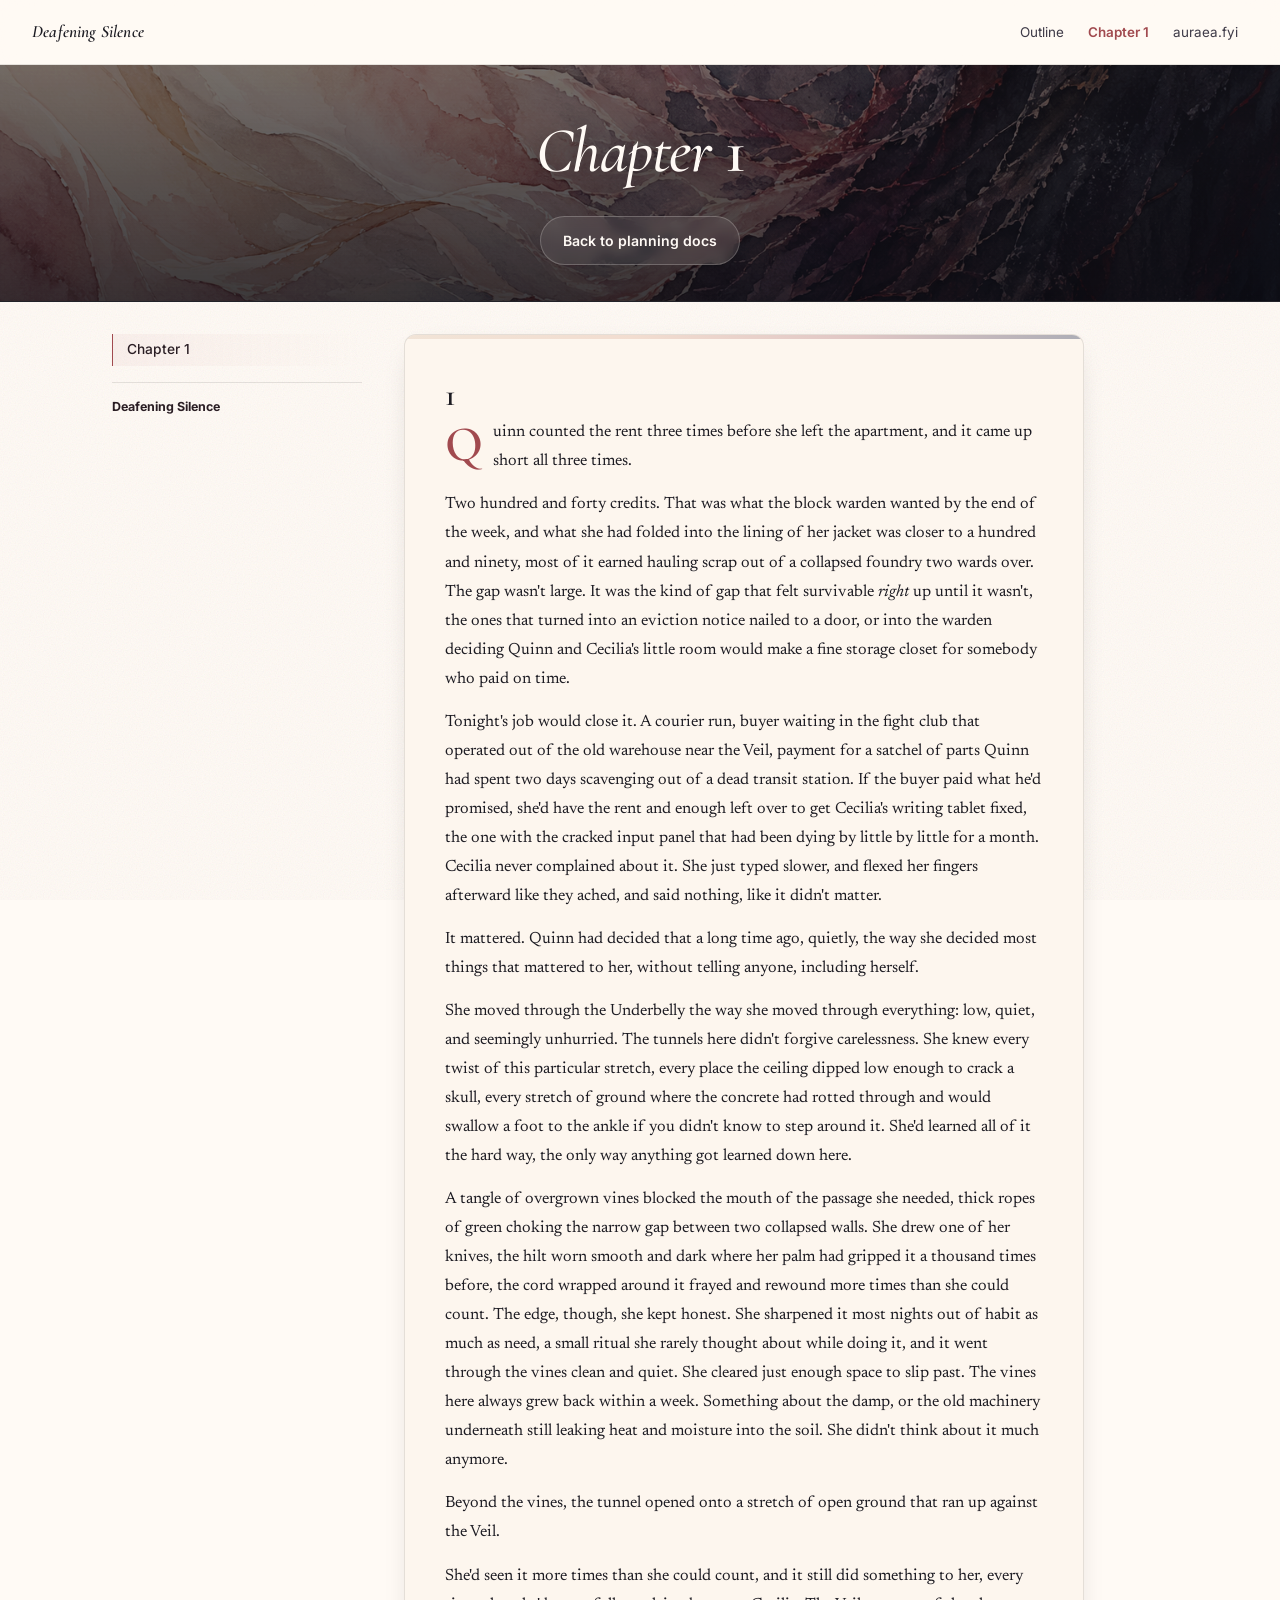
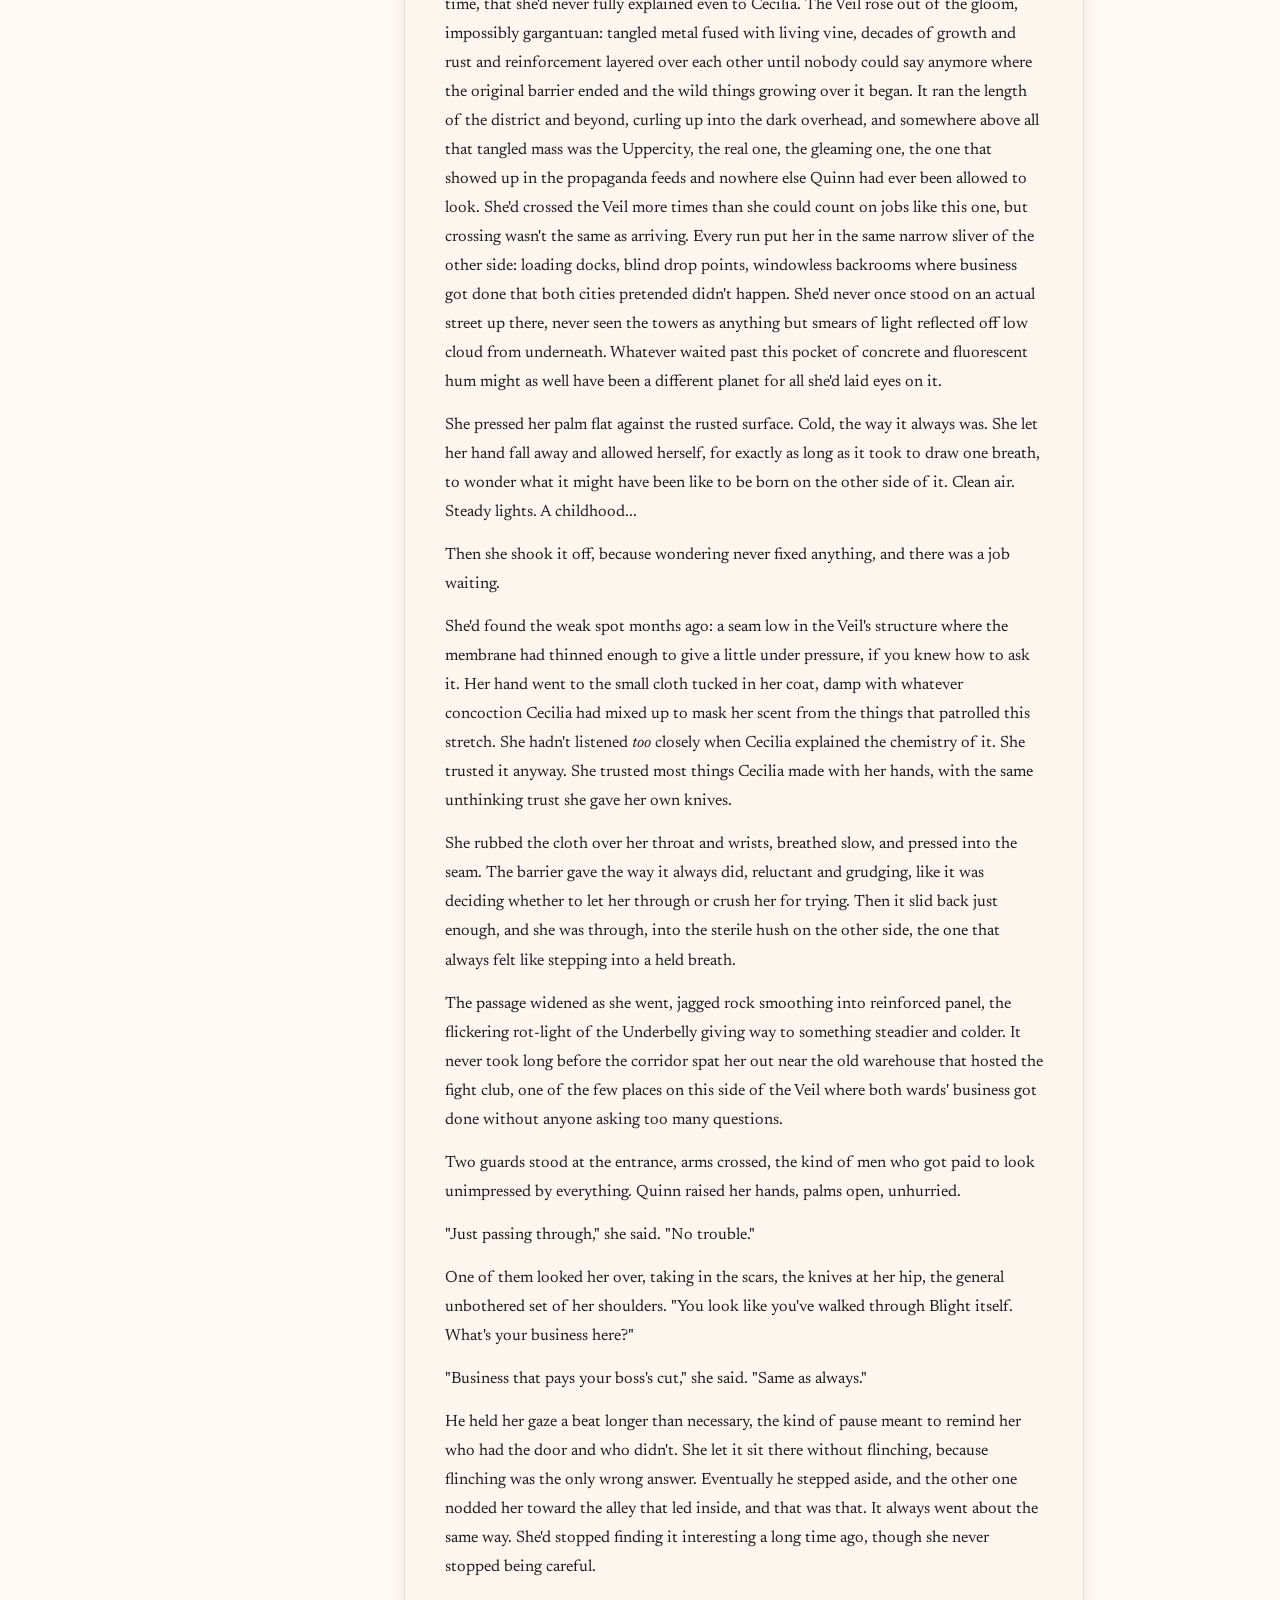
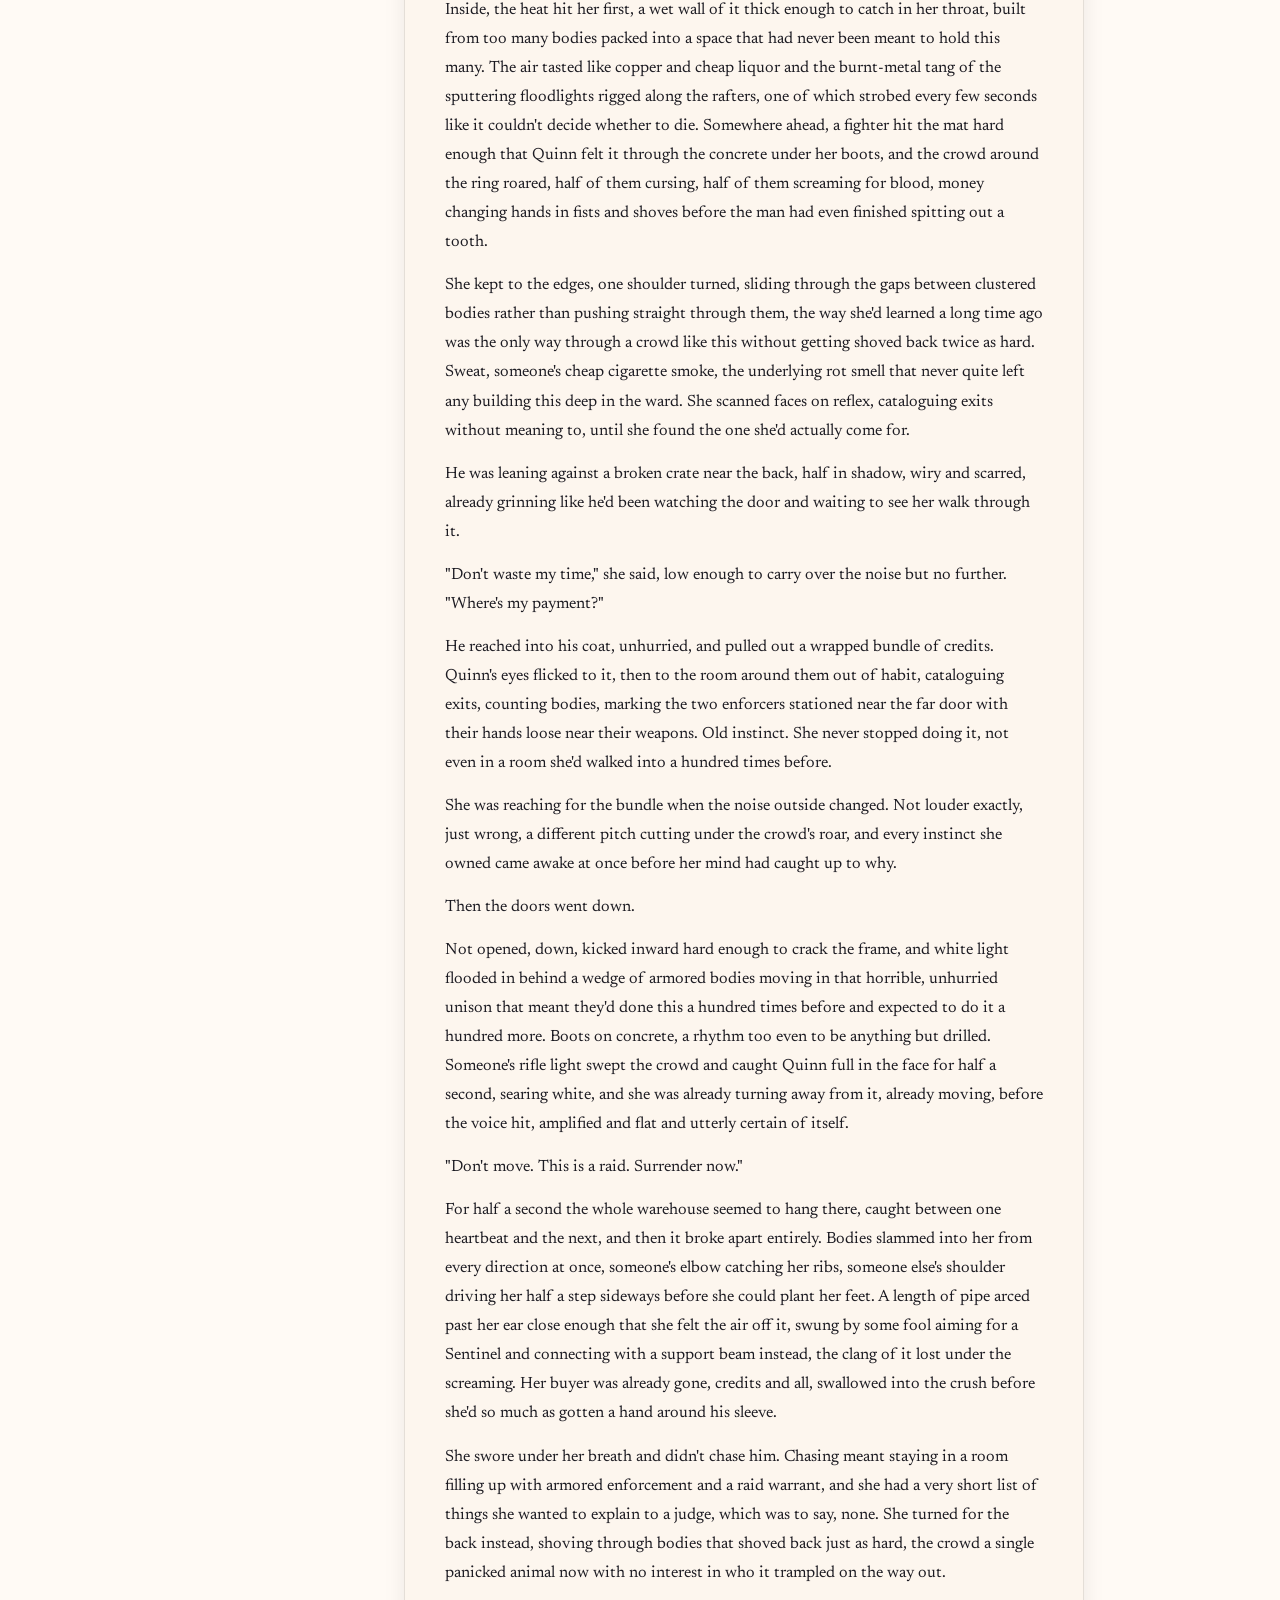
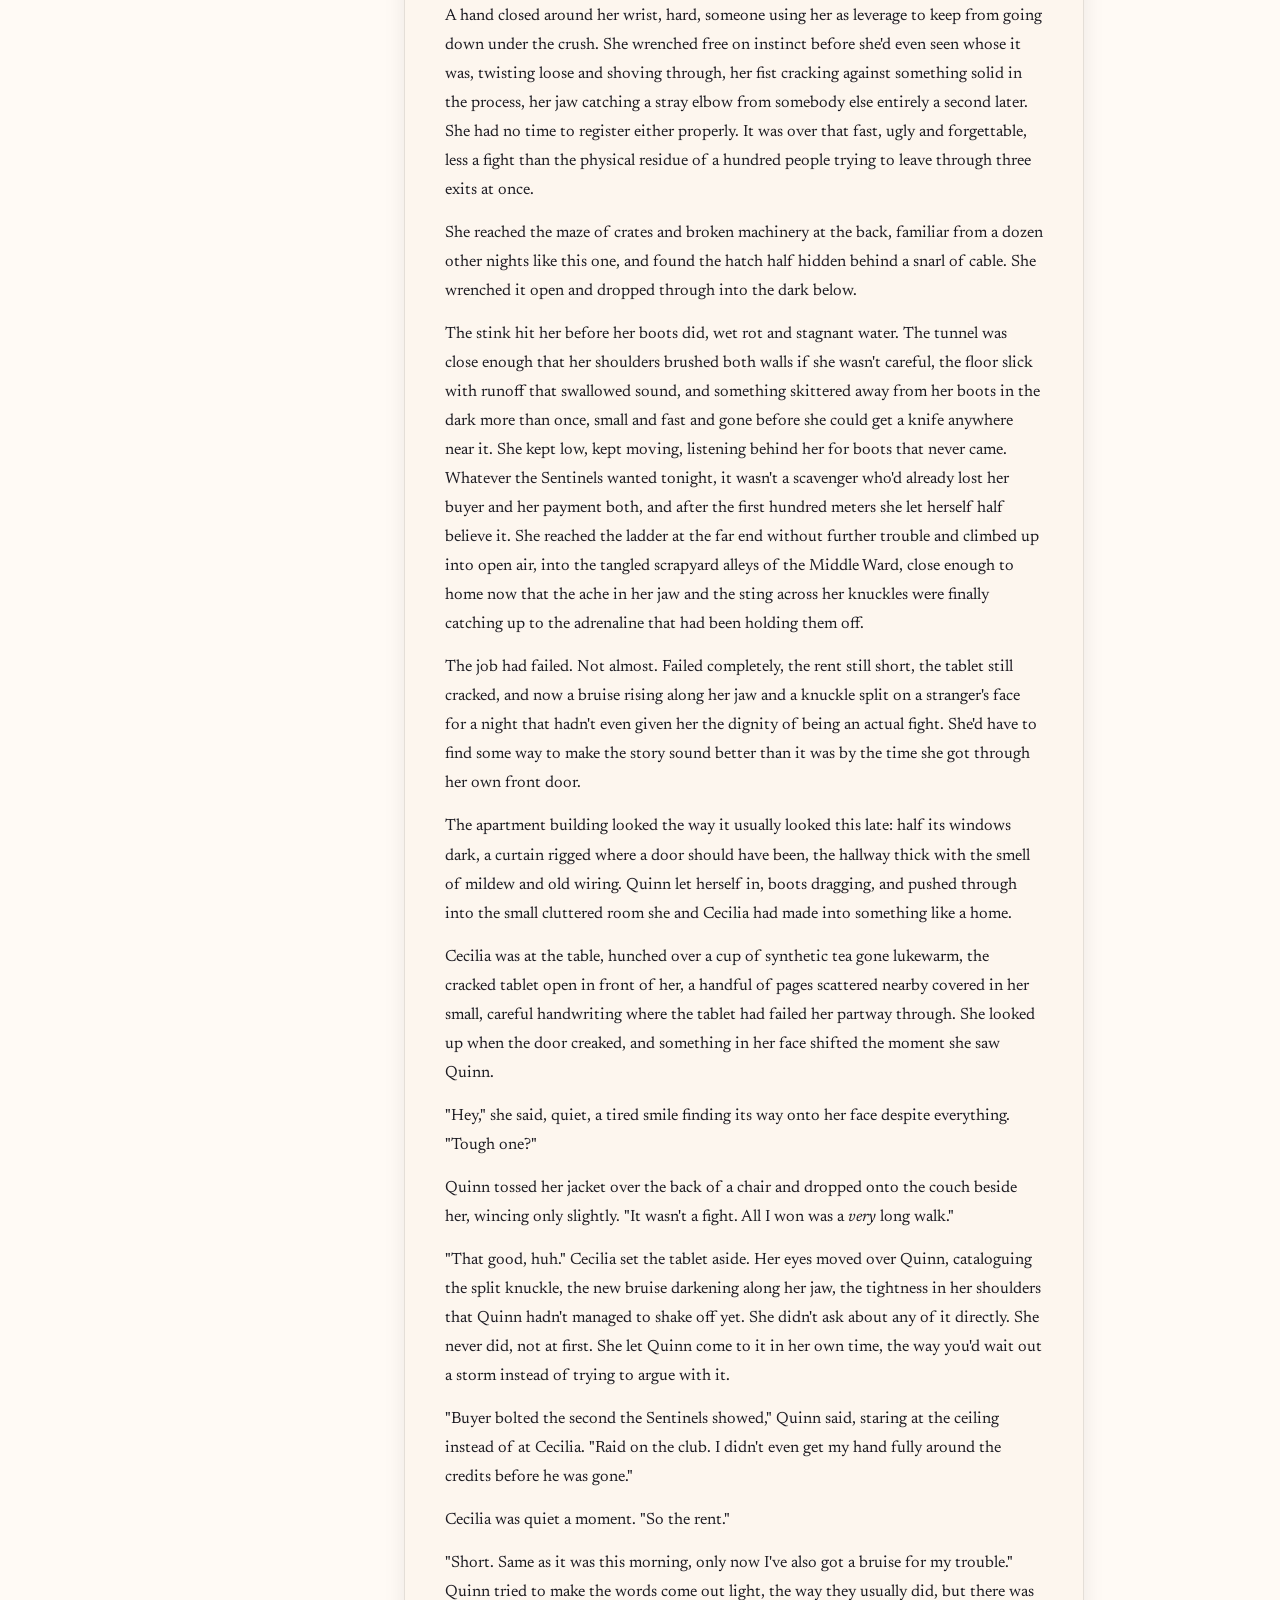
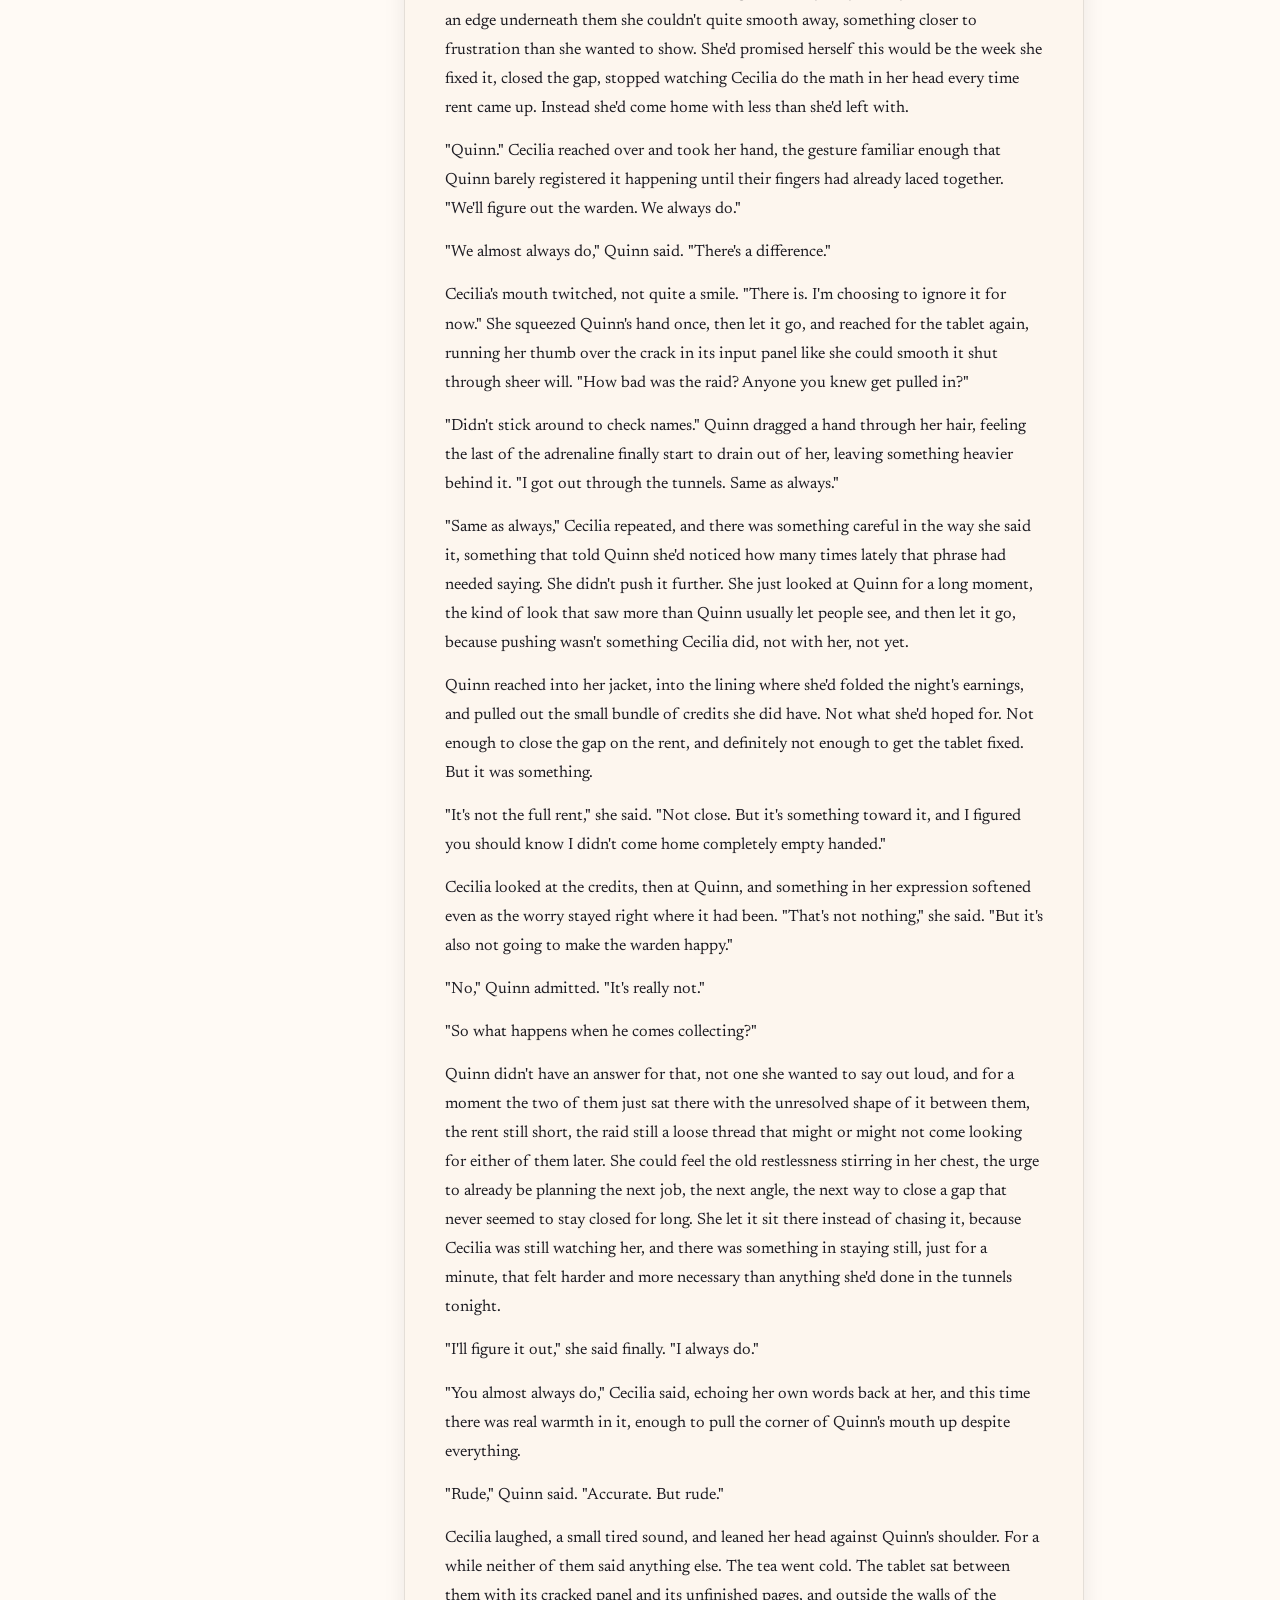
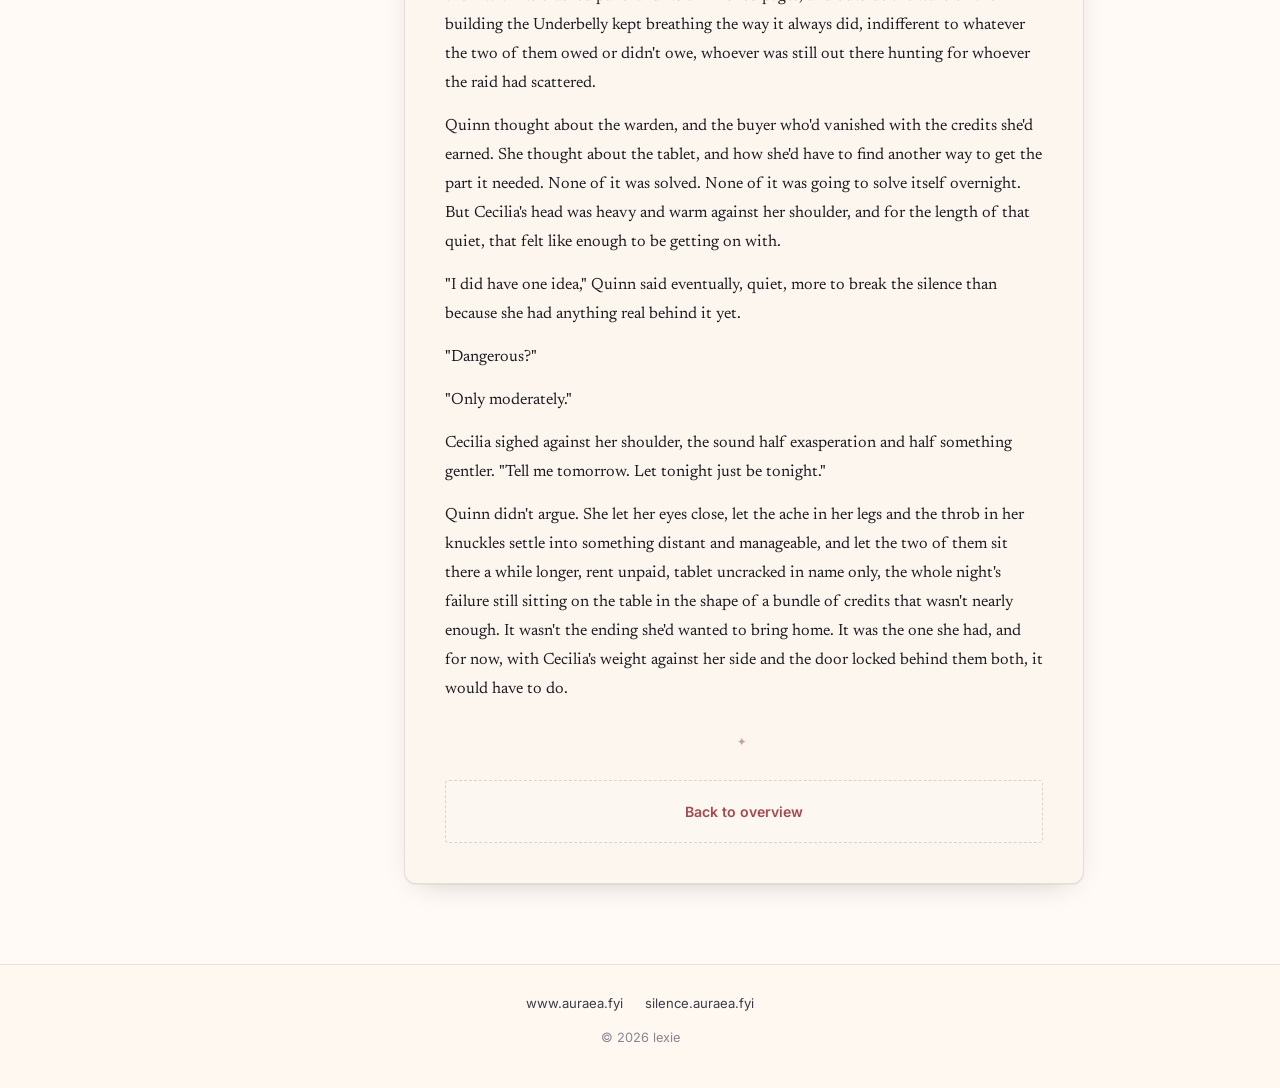
==== 1/index.html @ 3b42b111 "this lowkey looks better" ====
<!doctype html>
<html lang="en">
<head>
<meta charset="utf-8">
<meta name="viewport" content="width=device-width, initial-scale=1">
<title>Chapter 1</title>
<link rel="canonical" href="https://silence.auraea.fyi/1/">
<link rel="preconnect" href="https://fonts.googleapis.com">
<link rel="preconnect" href="https://fonts.gstatic.com" crossorigin>
<link href="https://fonts.googleapis.com/css2?family=Cormorant+Garamond:ital,wght@0,400;0,500;0,600;1,400;1,500&family=Inter:wght@300;400;500;600&family=JetBrains+Mono:wght@400;500&family=Newsreader:ital,opsz,wght@0,6..72,400;0,6..72,500;1,6..72,400&display=swap" rel="stylesheet">
<link rel="stylesheet" href="../css/style.css">
<link rel="icon" type="image/svg+xml" href="../favicon.svg">
<link rel="alternate icon" type="image/png" href="../favicon.png">
<style>

.chapter-hero{
  position:relative; overflow:hidden; isolation:isolate;
  padding:56px 24px 36px;
  background:var(--hero-bg);
  color:var(--cream);
  text-align:center;
  border-bottom:1px solid rgba(255,255,255,0.08);
}
.chapter-hero::before{
  content:""; position:absolute; inset:0; z-index:-1;
  background:
    linear-gradient(180deg, rgba(26,22,28,0.55) 0%, rgba(15,15,22,0.78) 100%),
    url("../assets/fraying-silk.png");
  background-size:cover; background-position:50% 42%;
  filter:saturate(1.02) contrast(1.03);
  opacity:0.9;
}
.chapter-hero-inner{ max-width:720px; margin:0 auto; }
.chapter-eyebrow{
  display:inline-flex; align-items:center; gap:10px;
  font-family:var(--font-mono); font-size:.68rem; letter-spacing:.18em; text-transform:uppercase;
  color:var(--blush); margin-bottom:14px;
}
.chapter-eyebrow::before, .chapter-eyebrow::after{ content:""; width:18px; height:1px; background:var(--blush); opacity:.6; }
.chapter-hero h1{
  font-family:var(--font-display); font-weight:500; font-style:italic;
  font-size:clamp(2.6rem, 6vw, 4rem); line-height:.95; margin:0 0 12px;
  letter-spacing:-.02em; text-shadow:0 2px 18px rgba(0,0,0,0.35);
}
.chapter-hero h1 span{ font-style:normal; font-weight:600; }
.chapter-meta{
  font-family:var(--font-mono); font-size:.70rem; letter-spacing:.08em; text-transform:uppercase;
  color:color-mix(in srgb, var(--cream) 72%, transparent);
  display:flex; flex-wrap:wrap; justify-content:center; gap:8px 16px;
}
.chapter-meta em{ font-style:normal; color:var(--paper-2); }
.chapter-actions{ margin-top:22px; display:flex; flex-wrap:wrap; justify-content:center; gap:10px; }
.prose .chapter-num{
  display:block; font-family:var(--font-mono); font-size:.68rem; letter-spacing:.16em; text-transform:uppercase;
  color:var(--rose-deep); margin-bottom:8px;
}
.prose .chapter-title{
  font-family:var(--font-display); font-size:2rem; font-weight:600; line-height:1.1;
  margin:0 0 6px; border:none; padding:0;
}
.prose .chapter-subtitle{
  font-family:var(--font-serif); font-style:italic; font-size:1.05rem; color:var(--plum-soft);
  margin:0 0 22px; line-height:1.5;
}
.prose .lead::first-letter{
  float:left; font-family:var(--font-display); font-size:3.1rem; line-height:.82;
  padding:6px 10px 0 0; color:var(--rose-deep); font-weight:600;
}
.prose .scene-break{
  text-align:center; margin:28px auto; color:var(--rose-muted);
  font-size:12px; letter-spacing:.35em;
}
.next-card{
  margin-top:28px; padding:18px 20px;
  border:1px dashed var(--line-strong); border-radius:var(--radius);
  background:color-mix(in srgb, var(--paper) 85%, white);
  text-align:center;
}
.next-card p{ font-family:var(--font-body) !important; font-size:.88rem !important; color:var(--ink-soft) !important; margin:0 !important; }
.next-card a{ color:var(--rose-deep); text-decoration:none; font-weight:600; }
.next-card a:hover{ text-decoration:underline; }
</style>
</head>
<body>
<div class="grain" aria-hidden="true"></div>

<header class="site-header">
  <a class="brand" href="../index.html" aria-label="Deafening Silence home">
    <span class="brand-name">Deafening Silence</span>
  </a>
  <button class="nav-toggle" aria-label="Toggle menu" aria-expanded="false">
    <span></span><span></span><span></span>
  </button>
  <nav class="site-nav" id="siteNav">
    <a class="nav-link" href="../index.html#outline">Outline</a>
    <a class="nav-link is-active" href="./">Chapter 1</a>
    <a class="nav-link" href="https://www.auraea.fyi" target="_blank" rel="noopener">auraea.fyi</a>
  </nav>
</header>

<section class="chapter-hero">
  <div class="chapter-hero-inner">
    <h1><em>Chapter <span>1</span></em></h1>
    <div class="chapter-meta">
    </div>
    <div class="chapter-actions">
      <a class="btn-ghost" href="../index.html#chapters">Back to planning docs</a>
    </div>
  </div>
</section>

<div class="wrap reader" id="read">
  <aside class="toc" aria-label="Chapter navigation">
    <ol>
      <li><a href="#read">Chapter 1</a></li>
    </ol>
    <div class="toc-foot">
      <p style="margin:0 0 8px;"><strong style="color:var(--plum);">Deafening Silence</strong></p>
    </div>
  </aside>

  <article class="prose">
    <div class="paper-sheet">
      <h2 class="chapter-title">1</h2>

      <p class="lead">Quinn counted the rent three times before she left the apartment, and it came up short all three times.</p>

      <p>Two hundred and forty credits. That was what the block warden wanted by the end of the week, and what she had folded into the lining of her jacket was closer to a hundred and ninety, most of it earned hauling scrap out of a collapsed foundry two wards over. The gap wasn't large. It was the kind of gap that felt survivable <em>right</em> up until it wasn't, the ones that turned into an eviction notice nailed to a door, or into the warden deciding Quinn and Cecilia's little room would make a fine storage closet for somebody who paid on time.</p>

      <p>Tonight's job would close it. A courier run, buyer waiting in the fight club that operated out of the old warehouse near the Veil, payment for a satchel of parts Quinn had spent two days scavenging out of a dead transit station. If the buyer paid what he'd promised, she'd have the rent and enough left over to get Cecilia's writing tablet fixed, the one with the cracked input panel that had been dying by little by little for a month. Cecilia never complained about it. She just typed slower, and flexed her fingers afterward like they ached, and said nothing, like it didn't matter.</p>

      <p>It mattered. Quinn had decided that a long time ago, quietly, the way she decided most things that mattered to her, without telling anyone, including herself.</p>

      <p>She moved through the Underbelly the way she moved through everything: low, quiet, and seemingly unhurried. The tunnels here didn't forgive carelessness. She knew every twist of this particular stretch, every place the ceiling dipped low enough to crack a skull, every stretch of ground where the concrete had rotted through and would swallow a foot to the ankle if you didn't know to step around it. She'd learned all of it the hard way, the only way anything got learned down here.</p>

      <p>A tangle of overgrown vines blocked the mouth of the passage she needed, thick ropes of green choking the narrow gap between two collapsed walls. She drew one of her knives, the hilt worn smooth and dark where her palm had gripped it a thousand times before, the cord wrapped around it frayed and rewound more times than she could count. The edge, though, she kept honest. She sharpened it most nights out of habit as much as need, a small ritual she rarely thought about while doing it, and it went through the vines clean and quiet. She cleared just enough space to slip past. The vines here always grew back within a week. Something about the damp, or the old machinery underneath still leaking heat and moisture into the soil. She didn't think about it much anymore.</p>

      <p>Beyond the vines, the tunnel opened onto a stretch of open ground that ran up against the Veil.</p>

      <p>She'd seen it more times than she could count, and it still did something to her, every time, that she'd never fully explained even to Cecilia. The Veil rose out of the gloom, impossibly gargantuan: tangled metal fused with living vine, decades of growth and rust and reinforcement layered over each other until nobody could say anymore where the original barrier ended and the wild things growing over it began. It ran the length of the district and beyond, curling up into the dark overhead, and somewhere above all that tangled mass was the Uppercity, the real one, the gleaming one, the one that showed up in the propaganda feeds and nowhere else Quinn had ever been allowed to look. She'd crossed the Veil more times than she could count on jobs like this one, but crossing wasn't the same as arriving. Every run put her in the same narrow sliver of the other side: loading docks, blind drop points, windowless backrooms where business got done that both cities pretended didn't happen. She'd never once stood on an actual street up there, never seen the towers as anything but smears of light reflected off low cloud from underneath. Whatever waited past this pocket of concrete and fluorescent hum might as well have been a different planet for all she'd laid eyes on it.</p>

      <p>She pressed her palm flat against the rusted surface. Cold, the way it always was. She let her hand fall away and allowed herself, for exactly as long as it took to draw one breath, to wonder what it might have been like to be born on the other side of it. Clean air. Steady lights. A childhood...</p>

      <p>Then she shook it off, because wondering never fixed anything, and there was a job waiting.</p>

      <p>She'd found the weak spot months ago: a seam low in the Veil's structure where the membrane had thinned enough to give a little under pressure, if you knew how to ask it. Her hand went to the small cloth tucked in her coat, damp with whatever concoction Cecilia had mixed up to mask her scent from the things that patrolled this stretch. She hadn't listened <em>too</em> closely when Cecilia explained the chemistry of it. She trusted it anyway. She trusted most things Cecilia made with her hands, with the same unthinking trust she gave her own knives.</p>

      <p>She rubbed the cloth over her throat and wrists, breathed slow, and pressed into the seam. The barrier gave the way it always did, reluctant and grudging, like it was deciding whether to let her through or crush her for trying. Then it slid back just enough, and she was through, into the sterile hush on the other side, the one that always felt like stepping into a held breath.</p>

      <p>The passage widened as she went, jagged rock smoothing into reinforced panel, the flickering rot-light of the Underbelly giving way to something steadier and colder. It never took long before the corridor spat her out near the old warehouse that hosted the fight club, one of the few places on this side of the Veil where both wards' business got done without anyone asking too many questions.</p>

      <p>Two guards stood at the entrance, arms crossed, the kind of men who got paid to look unimpressed by everything. Quinn raised her hands, palms open, unhurried.</p>

      <p>"Just passing through," she said. "No trouble."</p>

      <p>One of them looked her over, taking in the scars, the knives at her hip, the general unbothered set of her shoulders. "You look like you've walked through Blight itself. What's your business here?"</p>

      <p>"Business that pays your boss's cut," she said. "Same as always."</p>

      <p>He held her gaze a beat longer than necessary, the kind of pause meant to remind her who had the door and who didn't. She let it sit there without flinching, because flinching was the only wrong answer. Eventually he stepped aside, and the other one nodded her toward the alley that led inside, and that was that. It always went about the same way. She'd stopped finding it interesting a long time ago, though she never stopped being careful.</p>

      <p>Inside, the heat hit her first, a wet wall of it thick enough to catch in her throat, built from too many bodies packed into a space that had never been meant to hold this many. The air tasted like copper and cheap liquor and the burnt-metal tang of the sputtering floodlights rigged along the rafters, one of which strobed every few seconds like it couldn't decide whether to die. Somewhere ahead, a fighter hit the mat hard enough that Quinn felt it through the concrete under her boots, and the crowd around the ring roared, half of them cursing, half of them screaming for blood, money changing hands in fists and shoves before the man had even finished spitting out a tooth.</p>

      <p>She kept to the edges, one shoulder turned, sliding through the gaps between clustered bodies rather than pushing straight through them, the way she'd learned a long time ago was the only way through a crowd like this without getting shoved back twice as hard. Sweat, someone's cheap cigarette smoke, the underlying rot smell that never quite left any building this deep in the ward. She scanned faces on reflex, cataloguing exits without meaning to, until she found the one she'd actually come for.</p>

      <p>He was leaning against a broken crate near the back, half in shadow, wiry and scarred, already grinning like he'd been watching the door and waiting to see her walk through it.</p>

      <p>"Don't waste my time," she said, low enough to carry over the noise but no further. "Where's my payment?"</p>

      <p>He reached into his coat, unhurried, and pulled out a wrapped bundle of credits. Quinn's eyes flicked to it, then to the room around them out of habit, cataloguing exits, counting bodies, marking the two enforcers stationed near the far door with their hands loose near their weapons. Old instinct. She never stopped doing it, not even in a room she'd walked into a hundred times before.</p>

      <p>She was reaching for the bundle when the noise outside changed. Not louder exactly, just wrong, a different pitch cutting under the crowd's roar, and every instinct she owned came awake at once before her mind had caught up to why.</p>

      <p>Then the doors went down.</p>

      <p>Not opened, down, kicked inward hard enough to crack the frame, and white light flooded in behind a wedge of armored bodies moving in that horrible, unhurried unison that meant they'd done this a hundred times before and expected to do it a hundred more. Boots on concrete, a rhythm too even to be anything but drilled. Someone's rifle light swept the crowd and caught Quinn full in the face for half a second, searing white, and she was already turning away from it, already moving, before the voice hit, amplified and flat and utterly certain of itself.</p>

      <p>"Don't move. This is a raid. Surrender now."</p>

      <p>For half a second the whole warehouse seemed to hang there, caught between one heartbeat and the next, and then it broke apart entirely. Bodies slammed into her from every direction at once, someone's elbow catching her ribs, someone else's shoulder driving her half a step sideways before she could plant her feet. A length of pipe arced past her ear close enough that she felt the air off it, swung by some fool aiming for a Sentinel and connecting with a support beam instead, the clang of it lost under the screaming. Her buyer was already gone, credits and all, swallowed into the crush before she'd so much as gotten a hand around his sleeve.</p>

      <p>She swore under her breath and didn't chase him. Chasing meant staying in a room filling up with armored enforcement and a raid warrant, and she had a very short list of things she wanted to explain to a judge, which was to say, none. She turned for the back instead, shoving through bodies that shoved back just as hard, the crowd a single panicked animal now with no interest in who it trampled on the way out.</p>

      <p>A hand closed around her wrist, hard, someone using her as leverage to keep from going down under the crush. She wrenched free on instinct before she'd even seen whose it was, twisting loose and shoving through, her fist cracking against something solid in the process, her jaw catching a stray elbow from somebody else entirely a second later. She had no time to register either properly. It was over that fast, ugly and forgettable, less a fight than the physical residue of a hundred people trying to leave through three exits at once.</p>

      <p>She reached the maze of crates and broken machinery at the back, familiar from a dozen other nights like this one, and found the hatch half hidden behind a snarl of cable. She wrenched it open and dropped through into the dark below.</p>

      <p>The stink hit her before her boots did, wet rot and stagnant water. The tunnel was close enough that her shoulders brushed both walls if she wasn't careful, the floor slick with runoff that swallowed sound, and something skittered away from her boots in the dark more than once, small and fast and gone before she could get a knife anywhere near it. She kept low, kept moving, listening behind her for boots that never came. Whatever the Sentinels wanted tonight, it wasn't a scavenger who'd already lost her buyer and her payment both, and after the first hundred meters she let herself half believe it. She reached the ladder at the far end without further trouble and climbed up into open air, into the tangled scrapyard alleys of the Middle Ward, close enough to home now that the ache in her jaw and the sting across her knuckles were finally catching up to the adrenaline that had been holding them off.</p>

      <p>The job had failed. Not almost. Failed completely, the rent still short, the tablet still cracked, and now a bruise rising along her jaw and a knuckle split on a stranger's face for a night that hadn't even given her the dignity of being an actual fight. She'd have to find some way to make the story sound better than it was by the time she got through her own front door.</p>

      <p>The apartment building looked the way it usually looked this late: half its windows dark, a curtain rigged where a door should have been, the hallway thick with the smell of mildew and old wiring. Quinn let herself in, boots dragging, and pushed through into the small cluttered room she and Cecilia had made into something like a home.</p>

      <p>Cecilia was at the table, hunched over a cup of synthetic tea gone lukewarm, the cracked tablet open in front of her, a handful of pages scattered nearby covered in her small, careful handwriting where the tablet had failed her partway through. She looked up when the door creaked, and something in her face shifted the moment she saw Quinn.</p>

      <p>"Hey," she said, quiet, a tired smile finding its way onto her face despite everything. "Tough one?"</p>

      <p>Quinn tossed her jacket over the back of a chair and dropped onto the couch beside her, wincing only slightly. "It wasn't a fight. All I won was a <em>very</em> long walk."</p>

      <p>"That good, huh." Cecilia set the tablet aside. Her eyes moved over Quinn, cataloguing the split knuckle, the new bruise darkening along her jaw, the tightness in her shoulders that Quinn hadn't managed to shake off yet. She didn't ask about any of it directly. She never did, not at first. She let Quinn come to it in her own time, the way you'd wait out a storm instead of trying to argue with it.</p>

      <p>"Buyer bolted the second the Sentinels showed," Quinn said, staring at the ceiling instead of at Cecilia. "Raid on the club. I didn't even get my hand fully around the credits before he was gone."</p>

      <p>Cecilia was quiet a moment. "So the rent."</p>

      <p>"Short. Same as it was this morning, only now I've also got a bruise for my trouble." Quinn tried to make the words come out light, the way they usually did, but there was an edge underneath them she couldn't quite smooth away, something closer to frustration than she wanted to show. She'd promised herself this would be the week she fixed it, closed the gap, stopped watching Cecilia do the math in her head every time rent came up. Instead she'd come home with less than she'd left with.</p>

      <p>"Quinn." Cecilia reached over and took her hand, the gesture familiar enough that Quinn barely registered it happening until their fingers had already laced together. "We'll figure out the warden. We always do."</p>

      <p>"We almost always do," Quinn said. "There's a difference."</p>

      <p>Cecilia's mouth twitched, not quite a smile. "There is. I'm choosing to ignore it for now." She squeezed Quinn's hand once, then let it go, and reached for the tablet again, running her thumb over the crack in its input panel like she could smooth it shut through sheer will. "How bad was the raid? Anyone you knew get pulled in?"</p>

      <p>"Didn't stick around to check names." Quinn dragged a hand through her hair, feeling the last of the adrenaline finally start to drain out of her, leaving something heavier behind it. "I got out through the tunnels. Same as always."</p>

      <p>"Same as always," Cecilia repeated, and there was something careful in the way she said it, something that told Quinn she'd noticed how many times lately that phrase had needed saying. She didn't push it further. She just looked at Quinn for a long moment, the kind of look that saw more than Quinn usually let people see, and then let it go, because pushing wasn't something Cecilia did, not with her, not yet.</p>

      <p>Quinn reached into her jacket, into the lining where she'd folded the night's earnings, and pulled out the small bundle of credits she did have. Not what she'd hoped for. Not enough to close the gap on the rent, and definitely not enough to get the tablet fixed. But it was something.</p>

      <p>"It's not the full rent," she said. "Not close. But it's something toward it, and I figured you should know I didn't come home completely empty handed."</p>

      <p>Cecilia looked at the credits, then at Quinn, and something in her expression softened even as the worry stayed right where it had been. "That's not nothing," she said. "But it's also not going to make the warden happy."</p>

      <p>"No," Quinn admitted. "It's really not."</p>

      <p>"So what happens when he comes collecting?"</p>

      <p>Quinn didn't have an answer for that, not one she wanted to say out loud, and for a moment the two of them just sat there with the unresolved shape of it between them, the rent still short, the raid still a loose thread that might or might not come looking for either of them later. She could feel the old restlessness stirring in her chest, the urge to already be planning the next job, the next angle, the next way to close a gap that never seemed to stay closed for long. She let it sit there instead of chasing it, because Cecilia was still watching her, and there was something in staying still, just for a minute, that felt harder and more necessary than anything she'd done in the tunnels tonight.</p>

      <p>"I'll figure it out," she said finally. "I always do."</p>

      <p>"You almost always do," Cecilia said, echoing her own words back at her, and this time there was real warmth in it, enough to pull the corner of Quinn's mouth up despite everything.</p>

      <p>"Rude," Quinn said. "Accurate. But rude."</p>

      <p>Cecilia laughed, a small tired sound, and leaned her head against Quinn's shoulder. For a while neither of them said anything else. The tea went cold. The tablet sat between them with its cracked panel and its unfinished pages, and outside the walls of the building the Underbelly kept breathing the way it always did, indifferent to whatever the two of them owed or didn't owe, whoever was still out there hunting for whoever the raid had scattered.</p>

      <p>Quinn thought about the warden, and the buyer who'd vanished with the credits she'd earned. She thought about the tablet, and how she'd have to find another way to get the part it needed. None of it was solved. None of it was going to solve itself overnight. But Cecilia's head was heavy and warm against her shoulder, and for the length of that quiet, that felt like enough to be getting on with.</p>

      <p>"I did have one idea," Quinn said eventually, quiet, more to break the silence than because she had anything real behind it yet.</p>

      <p>"Dangerous?"</p>

      <p>"Only moderately."</p>

      <p>Cecilia sighed against her shoulder, the sound half exasperation and half something gentler. "Tell me tomorrow. Let tonight just be tonight."</p>

      <p>Quinn didn't argue. She let her eyes close, let the ache in her legs and the throb in her knuckles settle into something distant and manageable, and let the two of them sit there a while longer, rent unpaid, tablet uncracked in name only, the whole night's failure still sitting on the table in the shape of a bundle of credits that wasn't nearly enough. It wasn't the ending she'd wanted to bring home. It was the one she had, and for now, with Cecilia's weight against her side and the door locked behind them both, it would have to do.</p>

      <div class="scene-break" aria-hidden="true">&nbsp; ✦ &nbsp;</div>

      <div class="next-card" id="continue">
        <p><a href="../index.html#chapters">Back to overview</a></p>
      </div>

    </div>
  </article>
</div>

<footer class="site-footer">
  <div class="footer-links">
    <a href="https://www.auraea.fyi">www.auraea.fyi</a>
    <a href="https://silence.auraea.fyi">silence.auraea.fyi</a>
    </div>
  <div>© <span id="year"></span> lexie</div>
</footer>

<button class="to-top" id="toTop" aria-label="Back to top">
  <svg viewBox="0 0 24 24" fill="none" stroke="currentColor" stroke-width="2" width="16" height="16"><path d="M18 15l-6-6-6 6"/></svg>
</button>

<script src="../js/render.js"></script>
</body>
</html>
---- css/style.css ----
:root{
  --cream:        #fffaf5;
  --paper:        #fdf6ee;
  --paper-2:      #f2e6d9;
  --paper-3:      #e8d5c4;
  --blush:        #e9c9b8;
  --rose:         #d4a0a0;
  --rose-deep:    #a14a4f;
  --rose-muted:   #c9a0a3;
  --plum:         #2a1e24;
  --plum-soft:    #4a3440;
  --plum-faint:   #8a7480;
  --ink:          #1c1b22;
  --ink-soft:     #3e3a47;
  --ink-faint:    #8a8694;
  --slate:        #6b7288;
  --blood:        #9c2d2f;
  --blood-soft:   #c25a5c;
  --gold:         #c9a063;
  --gold-deep:    #a67f45;

  --line:         rgba(28,27,34,0.11);
  --line-strong:  rgba(28,27,34,0.16);
  --line-warm:    rgba(161,74,79,0.18);

  --hero-bg:      #0f0f16;

  --font-display: "Cormorant Garamond", "Iowan Old Style", ui-serif, Georgia, serif;
  --font-body:    "Inter", ui-sans-serif, system-ui, -apple-system, sans-serif;
  --font-serif:   "Newsreader", "Iowan Old Style", ui-serif, Georgia, serif;
  --font-mono:    "JetBrains Mono", ui-monospace, "SFMono-Regular", Menlo, monospace;

  --radius:       4px;
  --radius-lg:    12px;
  --shadow:       0 1px 0 rgba(28,27,34,0.06), 0 16px 40px -22px rgba(28,27,34,0.35);
  --shadow-card:  0 1px 0 rgba(28,27,34,0.05), 0 10px 30px -16px rgba(28,27,34,0.28);
}

*{ box-sizing:border-box; }
html{ scroll-behavior:smooth; }
body{
  margin:0;
  font-family:var(--font-body);
  font-size:16px;
  line-height:1.65;
  color:var(--ink);
  background:var(--cream);
  -webkit-font-smoothing:antialiased;
  overflow-x:hidden;
}
img{ max-width:100%; display:block; }
a{ color:inherit; }
::selection{ background:var(--rose); color:var(--plum); }
a:focus-visible, button:focus-visible{
  outline:2px solid var(--rose-deep);
  outline-offset:3px;
  border-radius:2px;
}

.grain{
  position:fixed; inset:0; z-index:-1; pointer-events:none;
  opacity:.22; mix-blend-mode:multiply;
  background-image:url("data:image/svg+xml,%3Csvg xmlns='http://www.w3.org/2000/svg' width='140' height='140'%3E%3Cfilter id='n'%3E%3CfeTurbulence type='fractalNoise' baseFrequency='0.85' numOctaves='2' stitchTiles='stitch'/%3E%3C/filter%3E%3Crect width='100%25' height='100%25' filter='url(%23n)' opacity='0.45'/%3E%3C/svg%3E");
}

.site-header{
  position:sticky; top:0; z-index:40;
  display:flex; align-items:center; gap:20px;
  padding:14px clamp(16px,4vw,32px);
  background:color-mix(in srgb, var(--cream) 82%, transparent);
  backdrop-filter:blur(14px) saturate(1.2);
  -webkit-backdrop-filter:blur(14px) saturate(1.2);
  border-bottom:1px solid var(--line);
}
.brand{
  display:flex; align-items:center; gap:10px;
  text-decoration:none; color:var(--ink); margin-right:auto;
}
.brand-mark{
  width:22px; height:22px; flex:none;
  color:var(--rose-deep);
  display:grid; place-items:center;
}
.brand-mark svg{ width:100%; height:100%; }
.brand-name{
  font-family:var(--font-display);
  font-style:italic; font-weight:600; font-size:1.08rem;
  letter-spacing:.01em;
}
.brand-sub{
  font-family:var(--font-mono);
  font-size:.66rem; letter-spacing:.14em; text-transform:uppercase;
  color:var(--ink-faint); margin-left:8px; padding-left:10px;
  border-left:1px solid var(--line);
}
.site-nav{ display:flex; flex-wrap:wrap; gap:4px; }
.nav-link{
  font-size:.84rem; text-decoration:none;
  color:var(--ink-soft); padding:7px 10px;
  border-radius:var(--radius); white-space:nowrap;
  transition:background .15s, color .15s;
}
.nav-link:hover{ color:var(--ink); background:var(--paper-2); }
.nav-link.is-active{ color:var(--rose-deep); font-weight:600; }
.nav-toggle{
  display:none; flex-direction:column; justify-content:center; gap:4px;
  width:30px; height:30px; background:none; border:none; cursor:pointer; padding:0;
}
.nav-toggle span{ width:100%; height:2px; background:var(--ink); border-radius:2px; }
@media(max-width:860px){
  .site-nav{
    display:none; position:absolute; top:100%; left:0; right:0;
    background:var(--cream); border-bottom:1px solid var(--line);
    padding:8px 16px 16px; flex-direction:column;
  }
  .site-nav.is-open{ display:flex; }
  .nav-toggle{ display:flex; }
  .brand-sub{ display:none; }
}

.hero{
  position:relative; overflow:hidden; isolation:isolate;
  min-height:min(88vh, 820px);
  display:grid; place-items:center;
  padding:72px 24px 64px;
  background:var(--hero-bg);
  color:var(--cream);
}
.hero-bg{
  position:absolute; inset:0; z-index:-2;
  background:
    linear-gradient(102deg, rgba(26,22,28,0.72) 0%, rgba(26,22,28,0.48) 38%, rgba(26,22,28,0.22) 62%, rgba(26,22,28,0.10) 100%),
    linear-gradient(180deg, rgba(15,15,22,0.35) 0%, rgba(15,15,22,0.05) 100%),
    url("../assets/fraying-silk.png");
  background-size:cover;
  background-position:52% center;
  filter:saturate(1.05) contrast(1.02);
}
.hero::after{
  content:"";
  position:absolute; inset:0; z-index:-1;
  background:
    radial-gradient(70% 90% at 18% 18%, rgba(253,246,238,0.10), transparent 60%),
    radial-gradient(55% 70% at 82% 82%, rgba(161,74,79,0.18), transparent 65%);
  pointer-events:none;
}

.hero-torn{
  position:absolute; left:0; right:0; bottom:-1px; height:24px; z-index:1;
  pointer-events:none; color:var(--cream);
}
.hero-torn svg{ width:100%; height:100%; display:block; }
.hero-torn::before{
  content:""; position:absolute; left:0; right:0; top:0; height:1px;
  background:linear-gradient(90deg, transparent, rgba(28,27,34,0.08) 10%, rgba(161,74,79,0.14) 50%, rgba(28,27,34,0.08) 90%, transparent);
}
.hero-torn::after{
  content:""; position:absolute; left:0; right:0; top:1px; height:10px;
  background:linear-gradient(180deg, rgba(28,27,34,0.07), transparent);
  opacity:.9;
}
.hero-inner{
  max-width:860px; margin:0 auto; text-align:center;
  padding:0 8px;
}
.hero-eyebrow{
  display:inline-flex; align-items:center; gap:10px;
  font-family:var(--font-mono);
  font-size:.68rem; letter-spacing:.18em; text-transform:uppercase;
  color:var(--blush); margin-bottom:20px;
  opacity:.95;
}
.hero-eyebrow::before, .hero-eyebrow::after{
  content:""; width:26px; height:1px; background:var(--blush); opacity:.6;
}
.hero h1{
  font-family:var(--font-display);
  font-weight:500; font-style:italic;
  font-size:clamp(2.9rem, 7vw, 5.2rem);
  line-height:.92; margin:0 0 14px;
  letter-spacing:-.015em;
  text-shadow:0 2px 20px rgba(0,0,0,0.35);
}
.hero h1 em{ font-style:normal; font-weight:600; letter-spacing:-.03em; }
.hero-sub{
  font-family:var(--font-serif);
  font-style:italic; font-size:clamp(1.05rem, 2.2vw, 1.32rem);
  color:var(--paper-2); max-width:48ch; margin:0 auto;
  line-height:1.45; opacity:.92;
}
.hero-meta{
  margin-top:18px;
  font-family:var(--font-mono);
  font-size:.70rem; letter-spacing:.10em; text-transform:uppercase;
  color:color-mix(in srgb, var(--cream) 70%, transparent);
}
.hero-ctas{
  display:flex; flex-wrap:wrap; justify-content:center; gap:12px;
  margin-top:32px;
}
.btn-primary, .btn-ghost{
  display:inline-flex; align-items:center; gap:9px;
  padding:12px 22px; border-radius:999px;
  font-family:var(--font-body); font-weight:600; font-size:.88rem;
  text-decoration:none; cursor:pointer;
  transition:transform .15s, background .15s, border-color .15s, color .15s;
}
.btn-primary{
  color:var(--ink); background:var(--cream);
  border:1px solid var(--cream);
}
.btn-primary:hover{ transform:translateY(-1px); background:var(--paper); }
.btn-ghost{
  color:var(--cream); background:rgba(255,250,245,0.08);
  border:1px solid rgba(255,250,245,0.22);
  backdrop-filter:blur(6px);
}
.btn-ghost:hover{ background:rgba(255,250,245,0.14); transform:translateY(-1px); border-color:rgba(255,250,245,0.34); }
.btn-primary svg, .btn-ghost svg{ width:16px; height:16px; flex:none; }

/* ── silk thread divider ── */
.thread-divider{
  height:28px; margin:0; display:flex; align-items:center; justify-content:center;
  gap:0; color:var(--line-strong); position:relative;
}
.thread-divider::before{
  content:""; position:absolute; left:50%; top:50%; width:min(520px, 70vw); height:1px;
  transform:translate(-50%,-50%);
  background:linear-gradient(90deg, transparent, var(--line-warm) 15%, var(--rose-muted) 50%, var(--line-warm) 85%, transparent);
}
.thread-divider span{
  position:relative; background:var(--cream); padding:0 14px;
  color:var(--rose-muted); font-size:11px; letter-spacing:.22em;
}
.thread-divider--dark span{ background:transparent; }

/* ── wrap ── */
.wrap{ max-width:1120px; margin:0 auto; padding:0 clamp(16px,4vw,32px); }
.wrap-narrow{ max-width:780px; }

/* ── intro ── */
.intro{
  max-width:62ch; margin:56px auto 36px; text-align:center;
  padding:0 24px;
}
.intro-label{
  font-family:var(--font-mono); font-size:.68rem; letter-spacing:.16em; text-transform:uppercase;
  color:var(--rose-deep); margin-bottom:10px;
}
.intro p{
  font-family:var(--font-serif); font-size:1.06rem; line-height:1.75;
  color:var(--ink-soft); margin:0;
}
.intro p + p{ margin-top:14px; }

/* ── archive / document grid ── */
.section-heading{
  display:flex; align-items:baseline; gap:14px;
  margin:56px 0 22px;
}
.section-heading h2{
  font-family:var(--font-display); font-size:1.55rem; margin:0; font-weight:600;
}
.section-heading::after{ content:""; flex:1; height:1px; background:var(--line); }
.section-sub{
  color:var(--ink-soft); font-size:.95rem; max-width:60ch; margin:-8px 0 24px;
  line-height:1.6;
}
.doc-grid{
  display:grid; grid-template-columns:repeat(auto-fill, minmax(280px,1fr));
  gap:16px; margin-bottom:10px;
}
.doc-card{
  position:relative; display:flex; flex-direction:column; gap:10px;
  padding:22px 22px 18px;
  background:var(--paper);
  border:1px solid var(--line);
  border-radius:var(--radius-lg);
  text-decoration:none; color:var(--ink);
  box-shadow:var(--shadow-card);
  transition:transform .15s, border-color .15s, box-shadow .15s;
  overflow:hidden;
}
.doc-card::before{
  content:""; position:absolute; inset:0 0 auto 0; height:3px;
  background:linear-gradient(90deg, var(--blush), var(--rose), var(--rose-deep));
  opacity:.0; transition:opacity .15s;
}
.doc-card:hover{ transform:translateY(-2px); border-color:var(--rose-muted); box-shadow:var(--shadow); }
.doc-card:hover::before{ opacity:1; }
.doc-card--featured{
  background:
    linear-gradient(180deg, rgba(253,246,238,0.94), rgba(253,246,238,0.94)),
    url("../assets/fraying-silk.png");
  background-size:cover; background-position:60% center;
  border-color:var(--line-strong);
}
.doc-card--featured:hover{ border-color:var(--rose-deep); }
.doc-top{
  display:flex; align-items:center; gap:10px;
  font-family:var(--font-mono); font-size:.66rem; letter-spacing:.08em; text-transform:uppercase;
  color:var(--ink-faint);
}
.doc-icon{
  width:28px; height:28px; border-radius:50%;
  display:grid; place-items:center;
  background:var(--paper-2); border:1px solid var(--line);
  color:var(--rose-deep); flex:none;
}
.doc-icon svg{ width:14px; height:14px; }
.status{
  display:inline-flex; align-items:center; gap:6px;
  font-family:var(--font-mono); font-size:.64rem; letter-spacing:.08em; text-transform:uppercase;
  padding:3px 8px; border-radius:999px; border:1px solid transparent;
  margin-left:auto;
}
.status--ready{ color:#5a6e45; background:rgba(90,110,69,0.10); border-color:rgba(90,110,69,0.28); }
.status--draft{ color:var(--plum-faint); background:rgba(138,116,128,0.08); border-color:rgba(138,116,128,0.22); }
.status--empty{ color:var(--ink-faint); background:rgba(28,27,34,0.05); border-color:rgba(28,27,34,0.10); }
.doc-card h3{
  font-family:var(--font-display); font-size:1.18rem; line-height:1.25; margin:2px 0 0; font-weight:600;
}
.doc-card p{
  font-size:.88rem; color:var(--ink-soft); line-height:1.55; margin:0;
}
.doc-meta{
  margin-top:auto; padding-top:12px;
  display:flex; flex-wrap:wrap; gap:6px 14px;
  font-family:var(--font-mono); font-size:.68rem; color:var(--ink-faint);
  border-top:1px solid var(--line);
}
.doc-meta span{ white-space:nowrap; }

.reader{
  display:grid; grid-template-columns:250px minmax(0,1fr);
  gap:42px; align-items:start;
  padding-top:32px; padding-bottom:80px;
}
@media(max-width:900px){ .reader{ grid-template-columns:1fr; } }

.toc{
  position:sticky; top:86px;
  align-self:start;
}
.toc-label{
  font-family:var(--font-mono); font-size:.66rem; letter-spacing:.14em; text-transform:uppercase;
  color:var(--ink-faint); margin:0 0 12px;
  display:flex; align-items:center; gap:10px;
}
.toc-label::after{ content:""; flex:1; height:1px; background:var(--line); }
.toc ol{ list-style:none; margin:0; padding:0; border-left:1px solid var(--line); }
.toc li{ margin:0; }
.toc a{
  display:block; text-decoration:none;
  font-size:.86rem; color:var(--ink-soft);
  padding:6px 0 6px 14px; margin-left:-1px;
  border-left:1px solid transparent;
  transition:color .12s, border-color .12s, background .12s;
  line-height:1.45;
}
.toc a:hover{ color:var(--rose-deep); border-left-color:var(--rose-muted); }
.toc a.is-active{ color:var(--plum); border-left-color:var(--rose-deep); background:linear-gradient(90deg, rgba(212,160,160,0.10), transparent); font-weight:500; }
.toc .toc-h3{ padding-left:26px; font-size:.82rem; color:var(--ink-faint); }
.toc .toc-note{ font-style:italic; opacity:.75; }
.toc-foot{
  margin-top:16px; padding-top:14px; border-top:1px solid var(--line);
  font-size:.78rem; color:var(--ink-faint); line-height:1.6;
}
.toc-foot a{ color:var(--rose-deep); text-decoration:none; }
.toc-foot a:hover{ text-decoration:underline; }

.prose{
  max-width:68ch; min-width:0;
}
.prose-lede{
  font-family:var(--font-serif); font-style:italic;
  font-size:1.12rem; line-height:1.65; color:var(--plum-soft);
  border-left:3px solid var(--rose-muted);
  padding-left:18px; margin:0 0 32px;
}
.paper-sheet{
  background:var(--paper);
  border:1px solid var(--line);
  border-radius:var(--radius-lg);
  padding:36px clamp(20px, 4vw, 40px) 40px;
  box-shadow:var(--shadow-card);
  position:relative; overflow:hidden;
}
.paper-sheet::before{
  content:""; position:absolute; top:0; left:0; right:0; height:4px;
  background:linear-gradient(90deg, var(--paper-3), var(--blush), var(--rose-muted), var(--slate));
  opacity:.55;
}
.prose h2{
  font-family:var(--font-display); font-size:1.75rem; font-weight:600;
  margin:48px 0 14px; padding-bottom:12px; border-bottom:1px solid var(--line);
  scroll-margin-top:90px;
}
.prose h2:first-of-type{ margin-top:6px; }
.prose h3{
  font-family:var(--font-display); font-size:1.22rem; font-weight:600;
  margin:32px 0 12px; color:var(--plum);
  scroll-margin-top:90px;
}
.prose h3 .num{
  font-family:var(--font-mono); font-size:.72rem; letter-spacing:.08em;
  color:var(--rose-deep); font-weight:600; margin-right:10px;
}
.prose p{ margin:0 0 14px; color:var(--ink); line-height:1.78; font-family:var(--font-serif); font-size:1.02rem; }
.prose p.muted{ color:var(--ink-soft); font-family:var(--font-body); font-size:.92rem; }
.prose strong{ color:var(--plum); font-weight:600; }
.prose em{ color:inherit; }
.prose ul, .prose ol{ margin:0 0 16px; padding-left:22px; font-family:var(--font-serif); }
.prose li{ margin-bottom:6px; line-height:1.65; }
.prose li::marker{ color:var(--rose-muted); }

.prose blockquote{
  margin:18px 0 22px; padding:14px 18px 14px 20px;
  background:color-mix(in srgb, var(--blush) 22%, transparent);
  border-left:3px solid var(--rose);
  border-radius:0 var(--radius) var(--radius) 0;
  color:var(--plum-soft); font-style:italic;
  font-family:var(--font-serif); font-size:.96rem; line-height:1.65;
}
.prose blockquote p{ margin:0; font-size:inherit; color:inherit; font-style:italic; }
.prose blockquote strong{ color:var(--rose-deep); }

.prose hr{
  border:none; margin:28px auto; height:1px;
  background:linear-gradient(90deg, transparent, var(--rose-muted) 30%, var(--line-strong) 50%, var(--rose-muted) 70%, transparent);
  max-width:420px;
}
.prose code{
  font-family:var(--font-mono); font-size:.82em;
  background:var(--paper-2); padding:1px 5px; border-radius:3px;
}

.callout{
  margin:22px 0; padding:18px 20px;
  border:1px solid var(--line-warm); border-radius:var(--radius);
  background:linear-gradient(135deg, rgba(233,201,184,0.18), rgba(253,246,238,0.9));
}
.callout-title{
  font-family:var(--font-mono); font-size:.68rem; letter-spacing:.12em; text-transform:uppercase;
  color:var(--rose-deep); margin:0 0 8px; display:flex; align-items:center; gap:8px;
}
.callout-title::before{ content:"◆"; font-size:8px; }
.callout p{ margin:0; font-family:var(--font-serif); font-size:.95rem; color:var(--ink-soft); }

.split{
  display:grid; grid-template-columns:1fr 1fr; gap:14px; margin:20px 0 24px;
}
@media(max-width:640px){ .split{ grid-template-columns:1fr; } }
.split-card{
  padding:18px 18px 16px; border-radius:var(--radius);
  border:1px solid var(--line); position:relative; overflow:hidden;
}
.split-card--upper{
  background:linear-gradient(135deg, #fffaf5 0%, #fdf1e6 100%);
  border-color:rgba(201,160,99,0.28);
}
.split-card--under{
  background:linear-gradient(135deg, #1e1c24 0%, #2a2832 100%);
  color:#e8ddd6; border-color:rgba(255,255,255,0.08);
}
.split-card--under p{ color:#c9b8b8; }
.split-card--under strong{ color:#fff2e8; }
.split-card h4{
  font-family:var(--font-display); font-size:1.05rem; margin:0 0 8px;
}
.split-card p{ font-family:var(--font-serif); font-size:.92rem; line-height:1.6; margin:0; }

.char-grid{ display:grid; grid-template-columns:1fr 1fr; gap:14px; margin:18px 0 24px; }
@media(max-width:640px){ .char-grid{ grid-template-columns:1fr; } }
.char-card{
  padding:20px 20px 18px; border-radius:var(--radius);
  background:var(--paper); border:1px solid var(--line);
  box-shadow:var(--shadow-card);
}
.char-card h4{
  font-family:var(--font-display); font-size:1.2rem; margin:0 0 4px;
}
.char-card .role{
  font-family:var(--font-mono); font-size:.68rem; letter-spacing:.10em; text-transform:uppercase;
  color:var(--rose-deep); margin-bottom:10px;
}
.char-card p{ font-family:var(--font-serif); font-size:.92rem; color:var(--ink-soft); line-height:1.65; margin:0; }

.blight{
  margin:22px 0; padding:20px 20px 18px;
  border-radius:var(--radius);
  background:
    radial-gradient(120% 120% at 0% 0%, rgba(161,74,79,0.12), transparent 55%),
    linear-gradient(135deg, #1a171e 0%, #2e2a33 100%);
  color:#eadfd9; border:1px solid rgba(255,255,255,0.08);
  position:relative; overflow:hidden;
}
.blight::before{
  content:""; position:absolute; inset:0;
  background:url("data:image/svg+xml,%3Csvg xmlns='http://www.w3.org/2000/svg' viewBox='0 0 200 80'%3E%3Cpath d='M0 40 C30 5, 60 75, 100 40 S170 5, 200 40' fill='none' stroke='%23d4a0a0' stroke-width='0.7' opacity='0.18'/%3E%3Cpath d='M0 55 C40 20, 70 85, 110 55 S170 22, 200 55' fill='none' stroke='%23c25a5c' stroke-width='0.5' opacity='0.14'/%3E%3C/svg%3E") center/cover no-repeat;
  opacity:.6; pointer-events:none;
}
.blight h4{
  position:relative; font-family:var(--font-display); font-size:1.15rem; margin:0 0 8px; color:#fff2e8;
}
.blight p{ position:relative; font-family:var(--font-serif); font-size:.94rem; color:#d8c8c8; line-height:1.65; margin:0 0 8px; }
.blight p:last-child{ margin:0; }

.step-head{
  display:flex; align-items:baseline; gap:12px; margin:40px 0 12px;
  scroll-margin-top:90px;
}
.step-num{
  flex:none; width:32px; height:32px; border-radius:50%;
  display:grid; place-items:center;
  font-family:var(--font-mono); font-size:.72rem; font-weight:600;
  color:var(--cream); background:var(--plum);
  border:1px solid var(--plum);
}
.step-head h3{ margin:0; font-family:var(--font-display); font-size:1.28rem; }
.step-eyebrow{
  font-family:var(--font-mono); font-size:.66rem; letter-spacing:.12em; text-transform:uppercase;
  color:var(--rose-deep); margin-bottom:2px;
}

.site-footer{
  border-top:1px solid var(--line);
  padding:28px clamp(16px,4vw,32px) 40px;
  text-align:center; font-size:.8rem; color:var(--ink-faint);
  position:relative; overflow:hidden;
  background:color-mix(in srgb, var(--paper) 60%, var(--cream));
}
.site-footer a{ color:var(--plum-soft); text-decoration:none; }
.site-footer a:hover{ color:var(--rose-deep); text-decoration:underline; }
.footer-links{ display:flex; flex-wrap:wrap; justify-content:center; gap:14px 22px; margin-bottom:12px; font-size:.82rem; }
.footer-links a{ color:var(--ink-soft); }

.reveal{ opacity:0; transform:translateY(14px); transition:opacity .6s ease, transform .6s ease; }
.reveal.is-visible{ opacity:1; transform:translateY(0); }
@media(prefers-reduced-motion:reduce){
  html{ scroll-behavior:auto; }
  .reveal{ opacity:1; transform:none; transition:none; }
}

.to-top{
  position:fixed; right:18px; bottom:18px; z-index:30;
  width:38px; height:38px; border-radius:50%;
  display:grid; place-items:center;
  background:var(--plum); color:var(--cream);
  border:1px solid rgba(255,255,255,0.14);
  box-shadow:0 8px 24px rgba(0,0,0,0.22);
  opacity:0; pointer-events:none; transform:translateY(8px);
  transition:opacity .2s, transform .2s;
  cursor:pointer;
}
.to-top.is-visible{ opacity:1; pointer-events:auto; transform:translateY(0); }

@media print{
  .site-header, .toc, .hero-ctas, .to-top, .grain{ display:none !important; }
  .reader{ grid-template-columns:1fr; }
  .paper-sheet{ box-shadow:none; border:none; padding:0; }
  body{ background:white; }
}
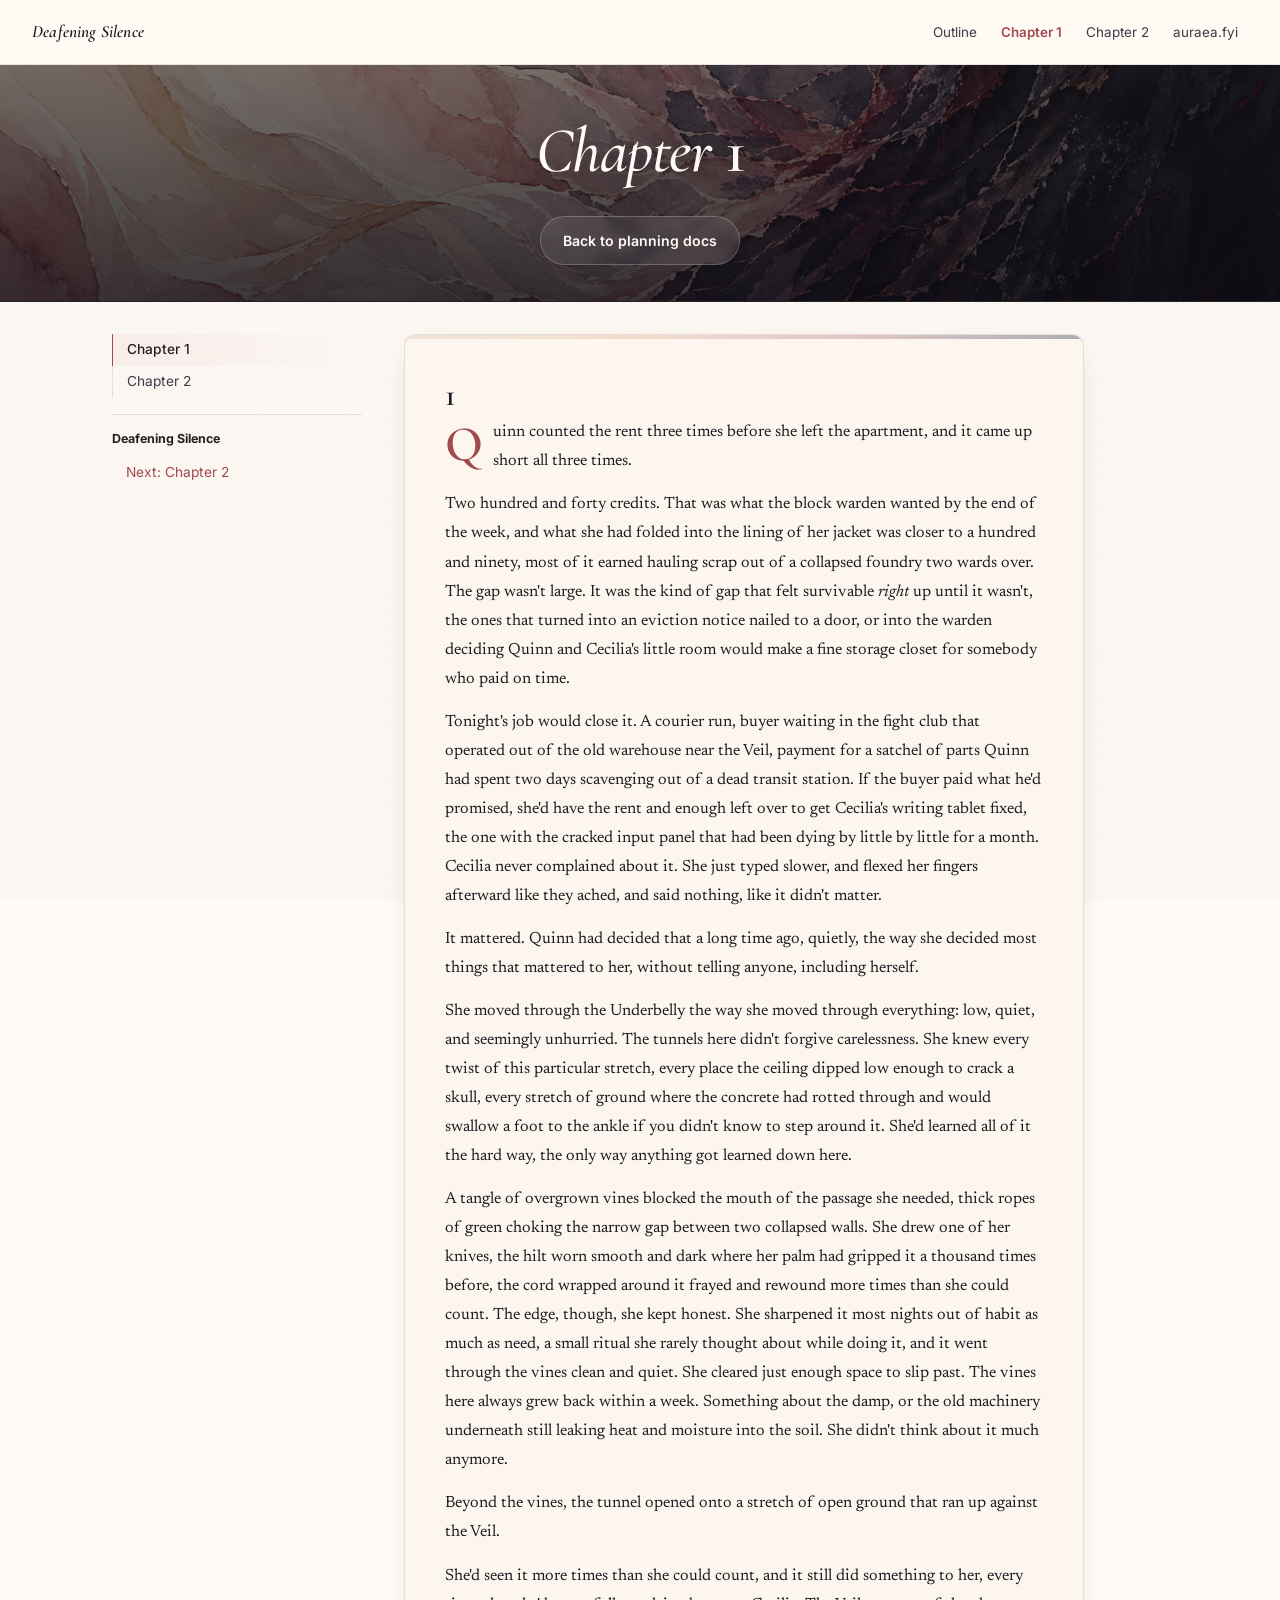
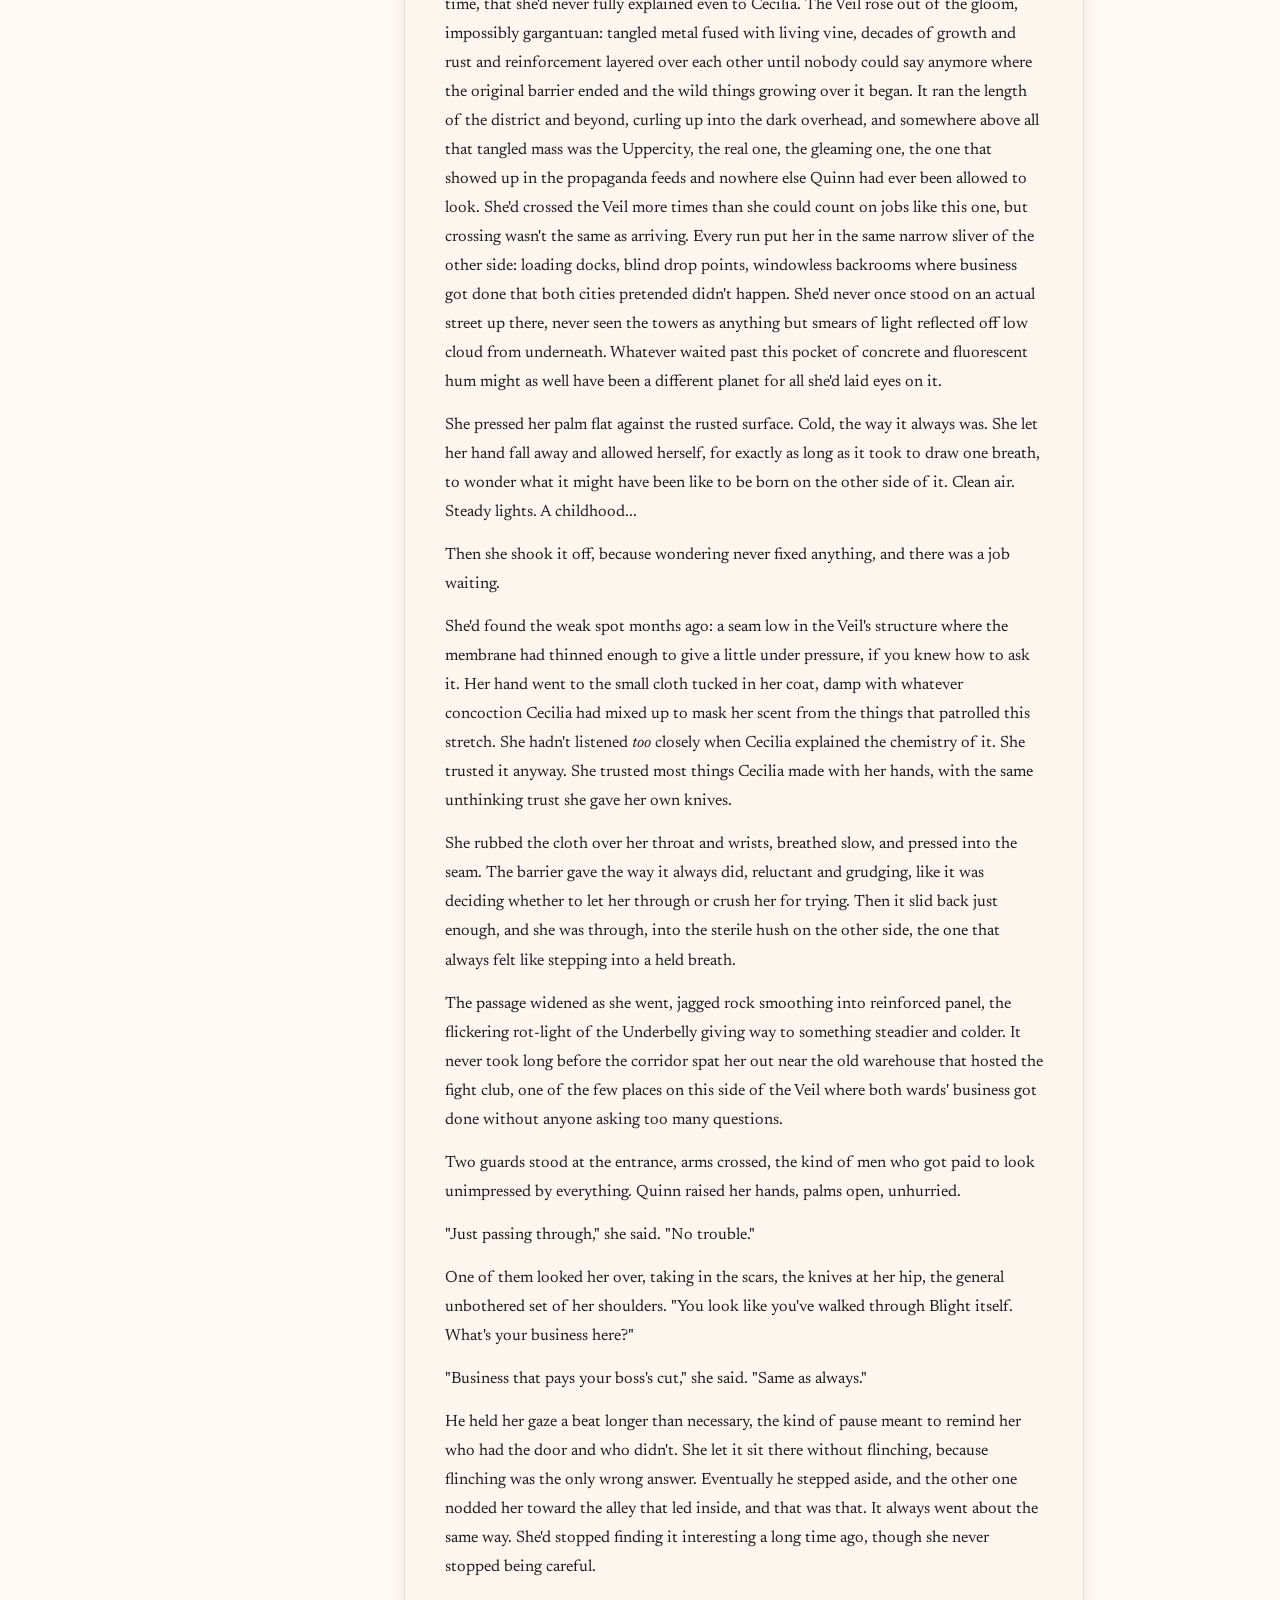
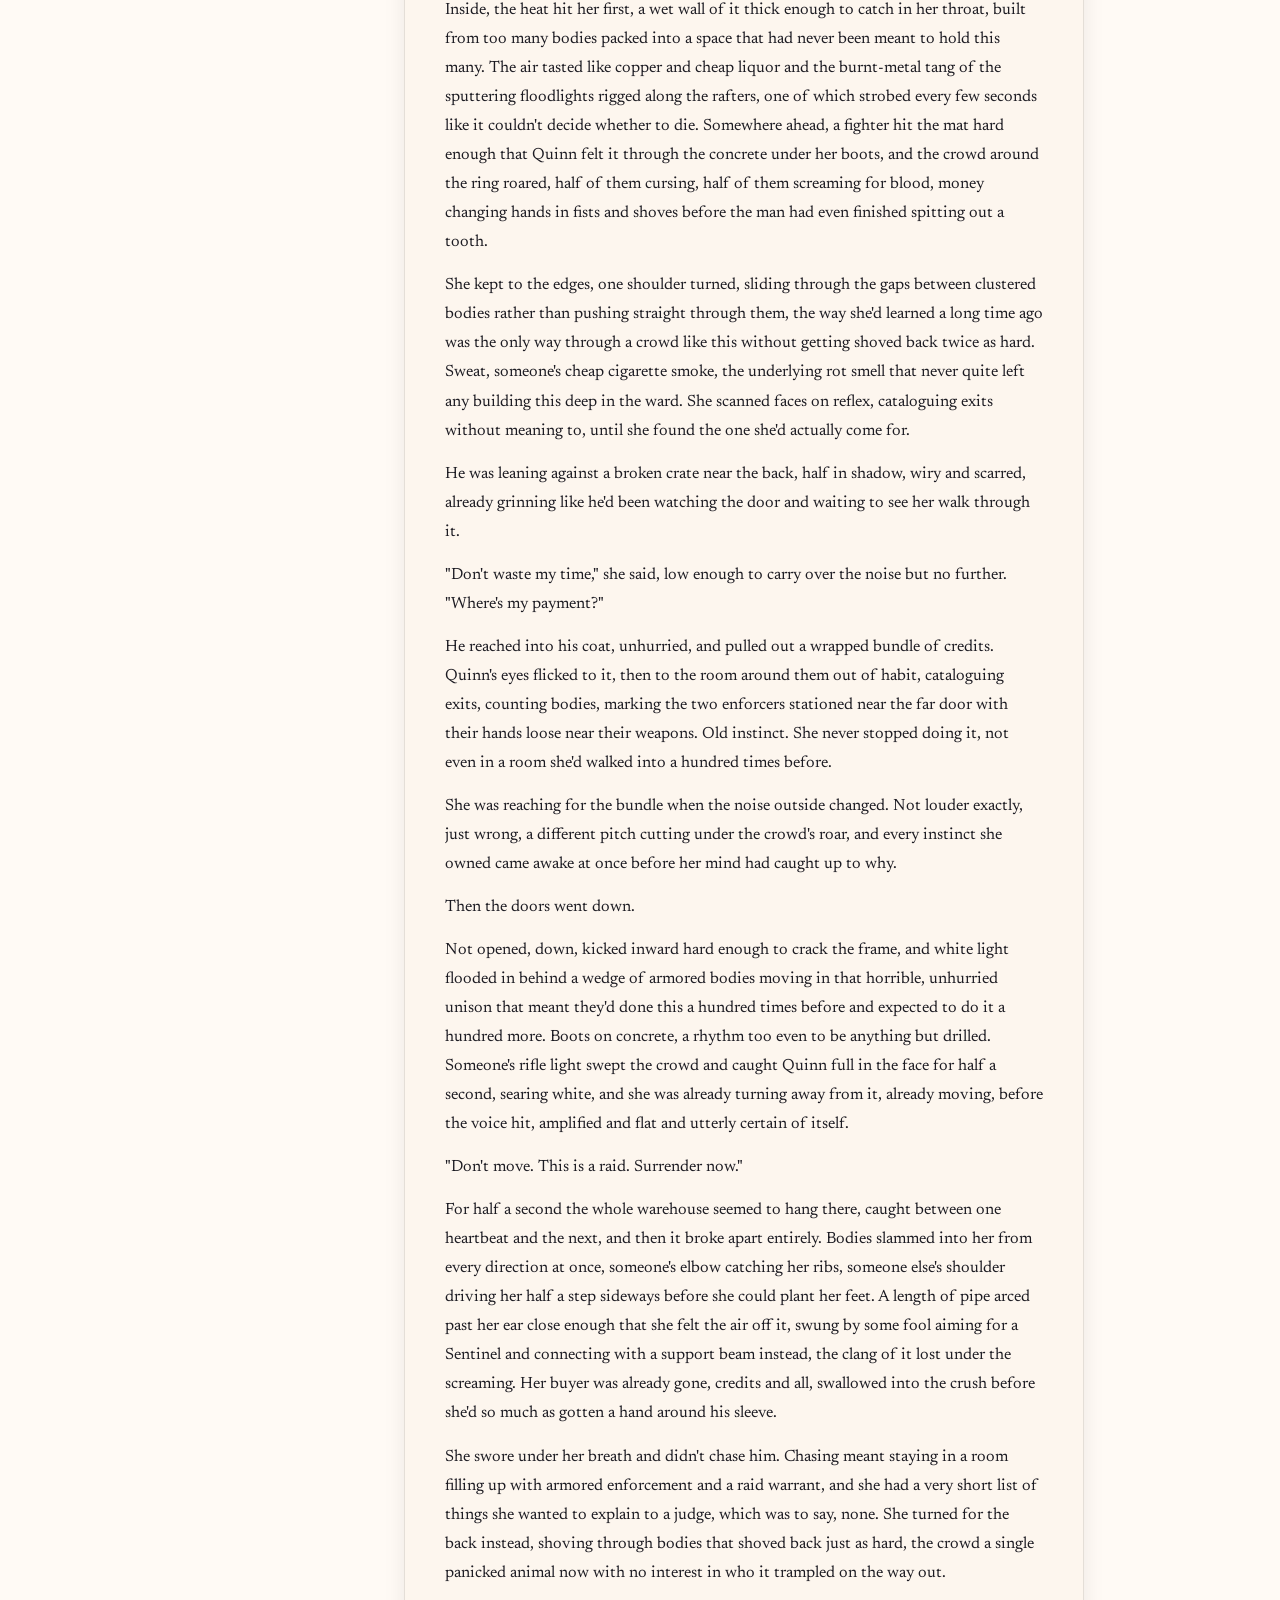
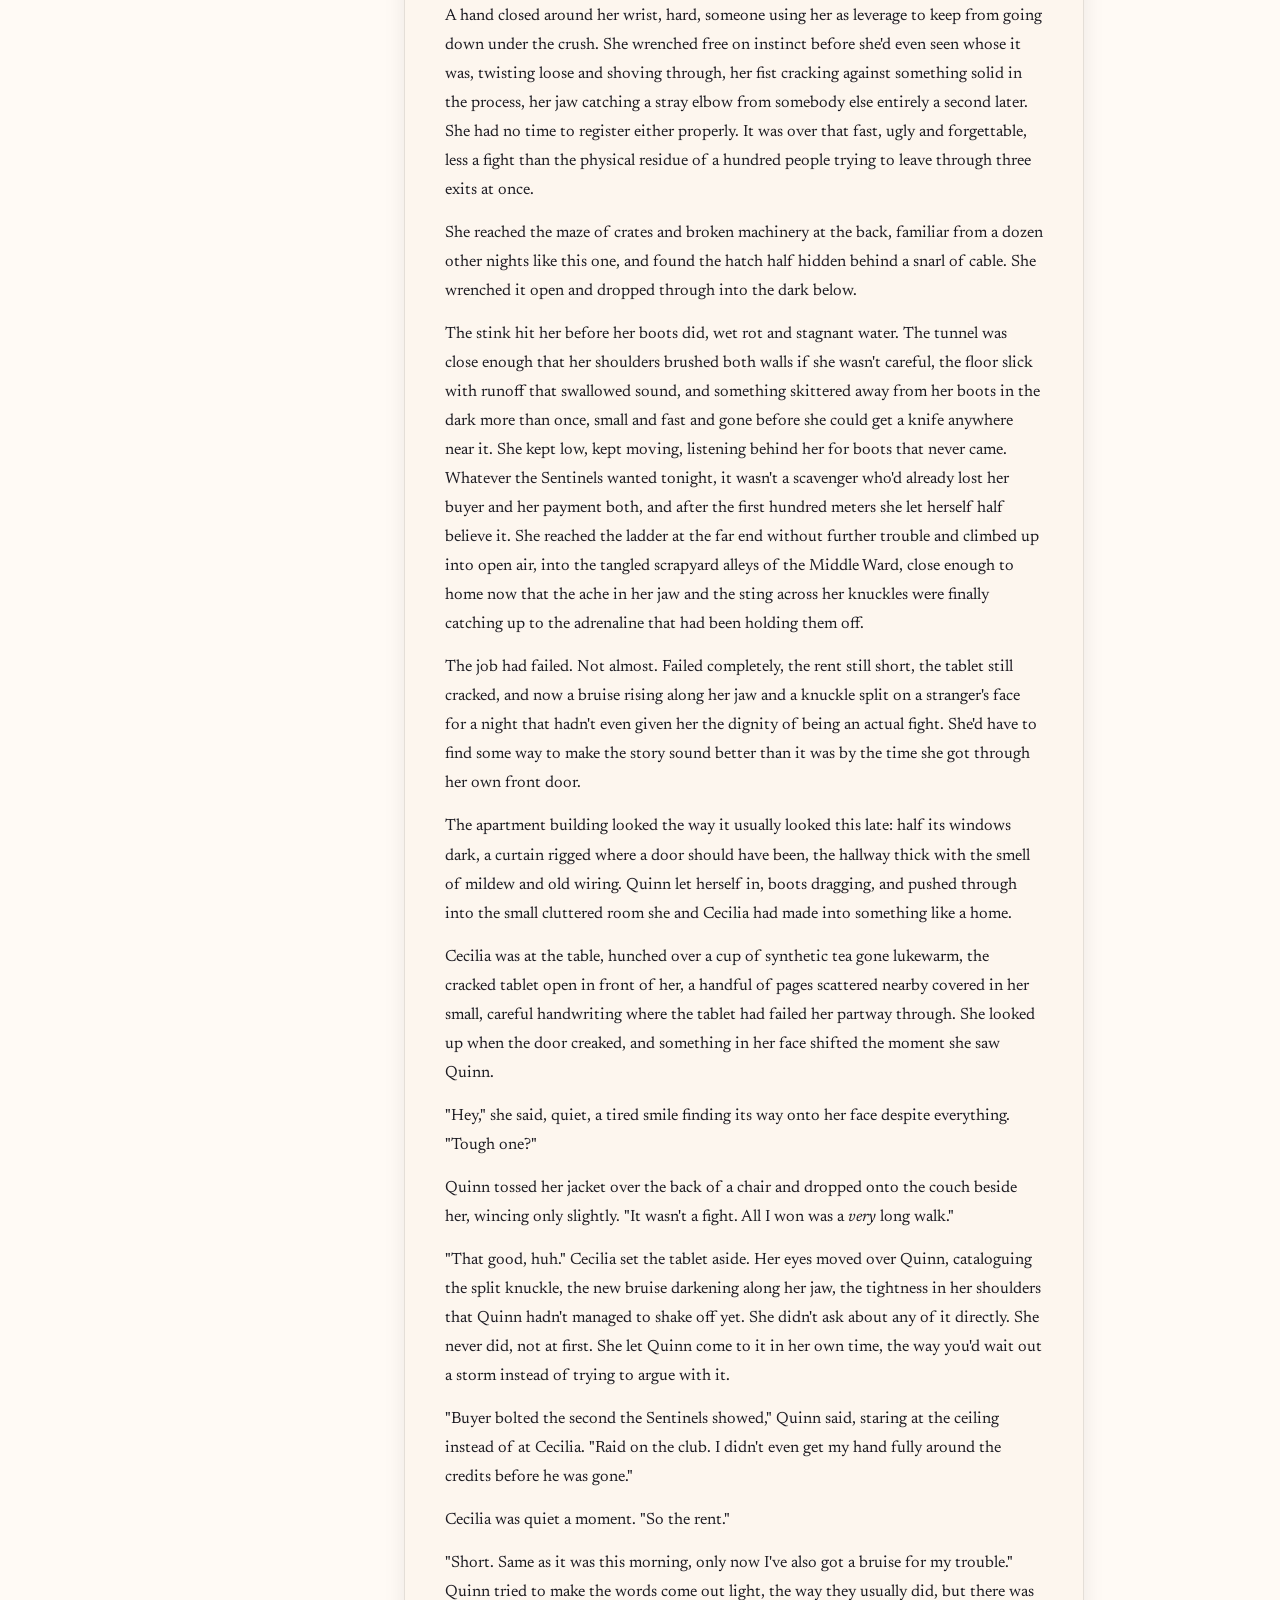
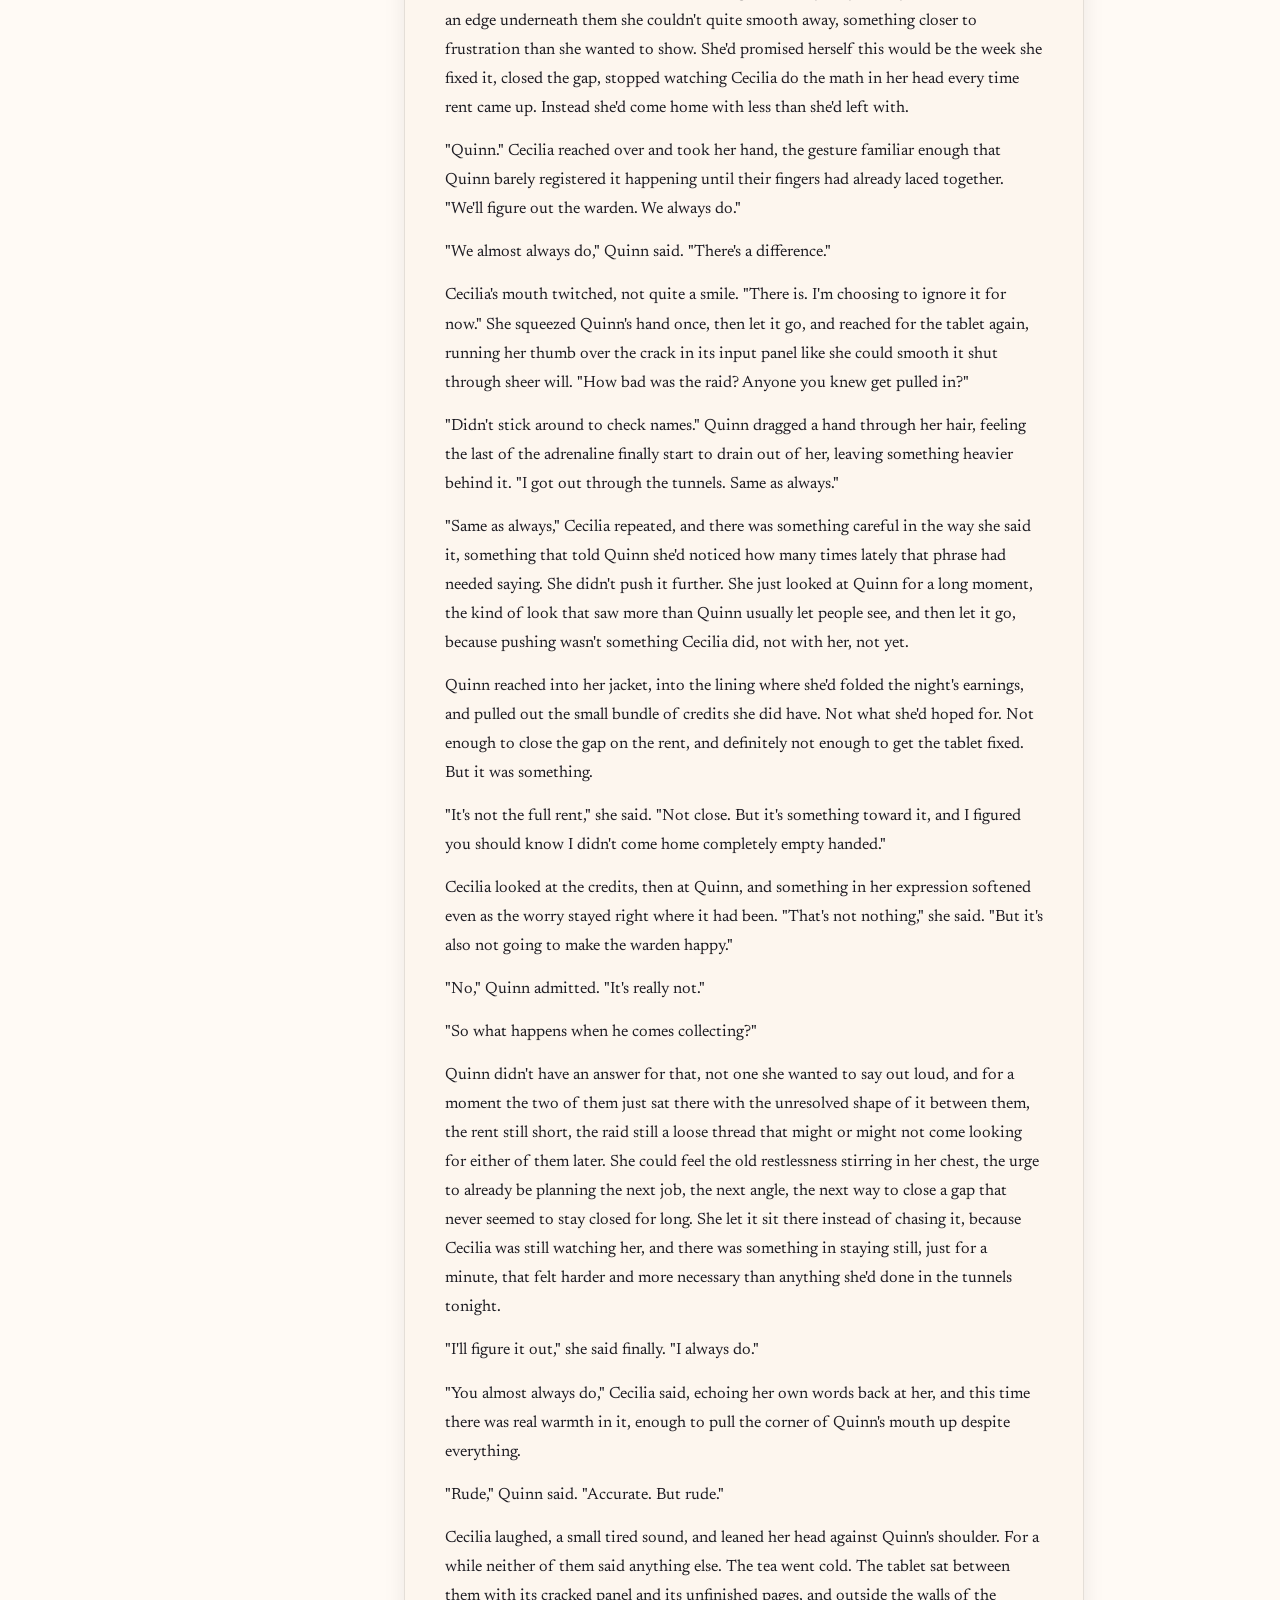
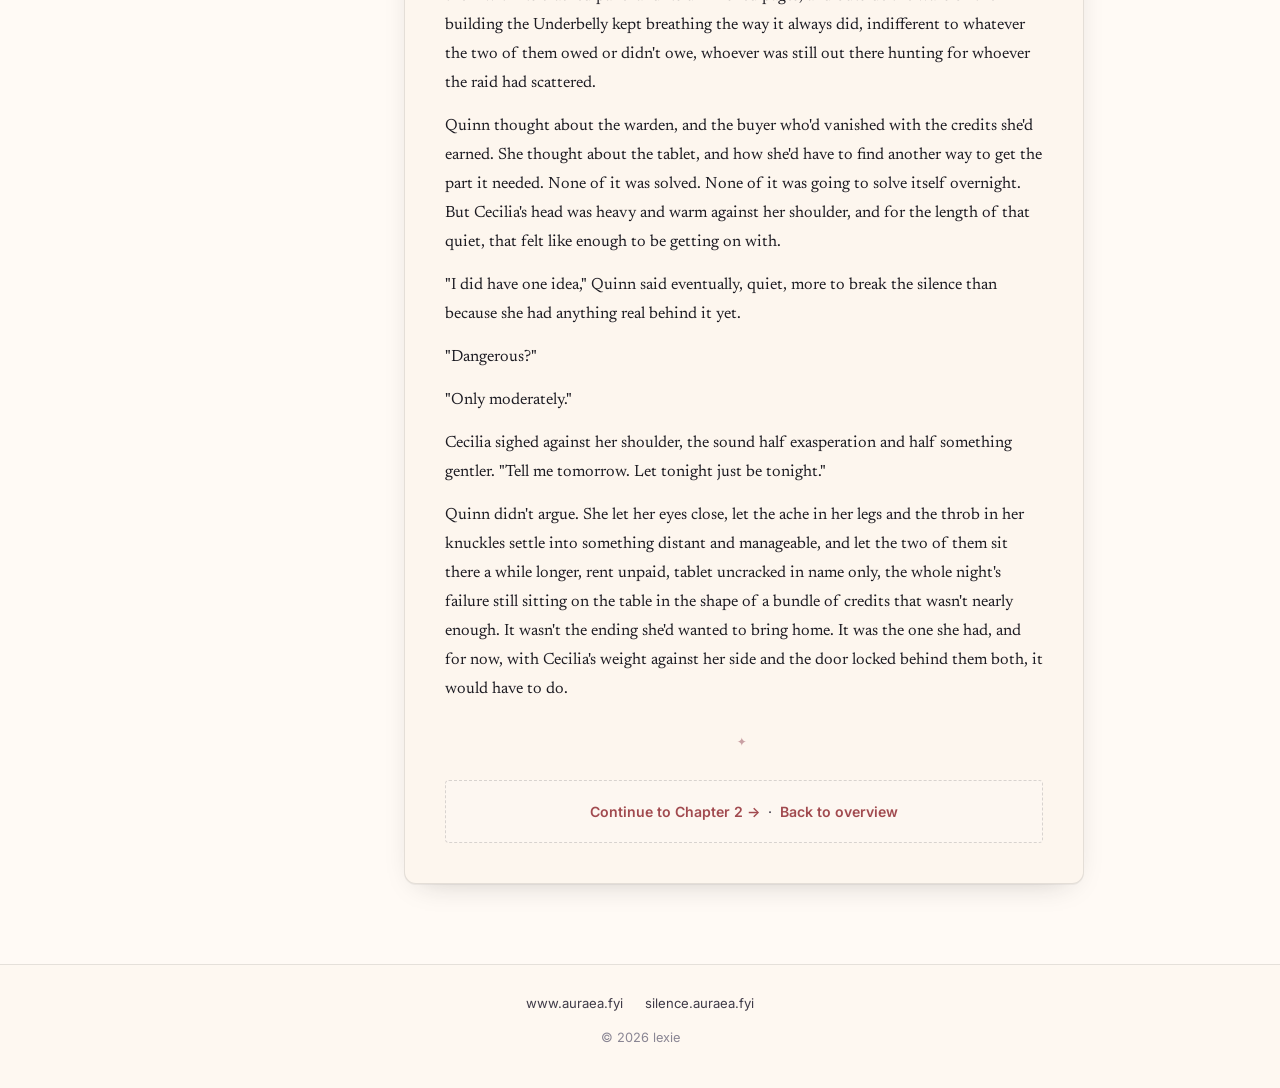
==== commit 740c55c6: "new things" ====
--- a/1/index.html
+++ b/1/index.html
@@ -94,6 +94,7 @@
   <nav class="site-nav" id="siteNav">
     <a class="nav-link" href="../index.html#outline">Outline</a>
     <a class="nav-link is-active" href="./">Chapter 1</a>
+    <a class="nav-link" href="../2/">Chapter 2</a>
     <a class="nav-link" href="https://www.auraea.fyi" target="_blank" rel="noopener">auraea.fyi</a>
   </nav>
 </header>
@@ -112,10 +113,12 @@
 <div class="wrap reader" id="read">
   <aside class="toc" aria-label="Chapter navigation">
     <ol>
-      <li><a href="#read">Chapter 1</a></li>
+      <li><a href="./" class="is-active">Chapter 1</a></li>
+      <li><a href="../2/">Chapter 2</a></li>
     </ol>
     <div class="toc-foot">
       <p style="margin:0 0 8px;"><strong style="color:var(--plum);">Deafening Silence</strong></p>
+      <p style="margin:0;"><a href="../2/">Next: Chapter 2</a></p>
     </div>
   </aside>
 
@@ -250,7 +253,7 @@
       <div class="scene-break" aria-hidden="true">&nbsp; ✦ &nbsp;</div>
 
       <div class="next-card" id="continue">
-        <p><a href="../index.html#chapters">Back to overview</a></p>
+        <p><a href="../2/">Continue to Chapter 2 →</a> &nbsp;·&nbsp; <a href="../index.html#chapters">Back to overview</a></p>
       </div>
 
     </div>
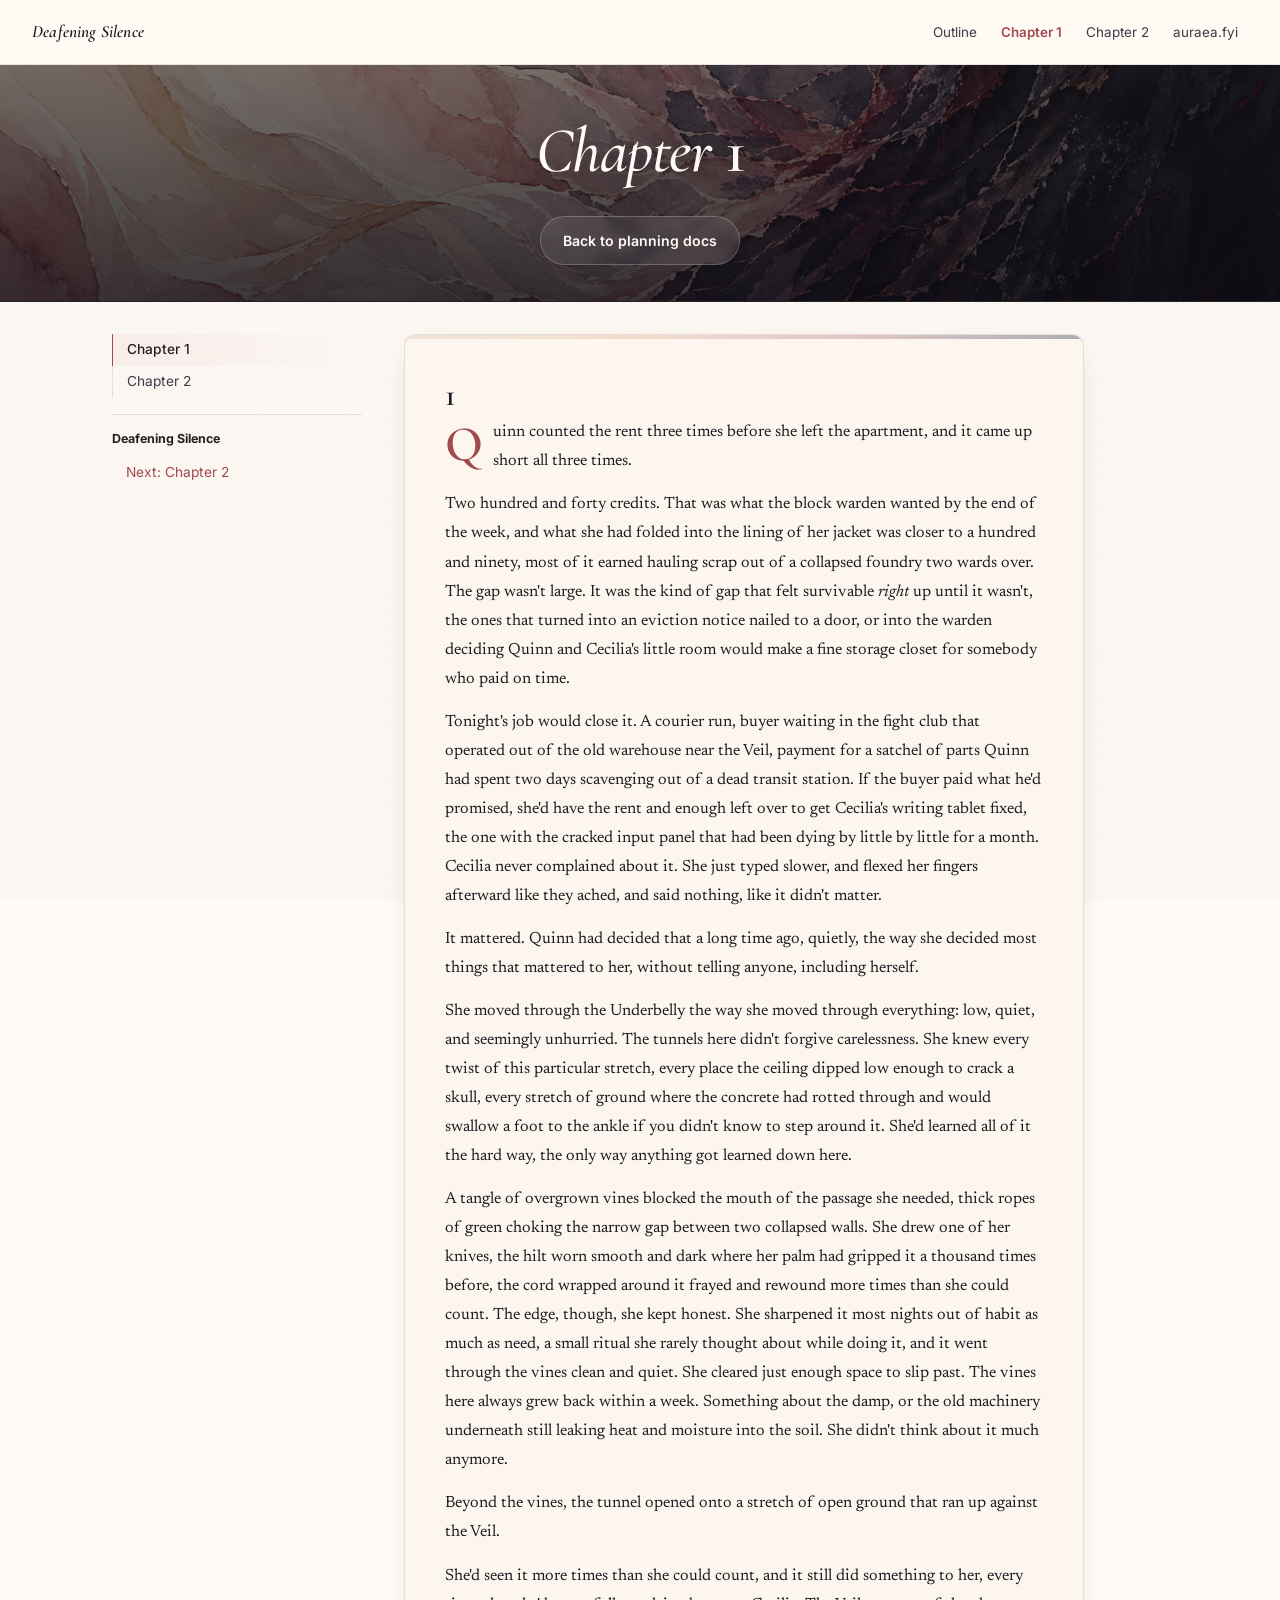
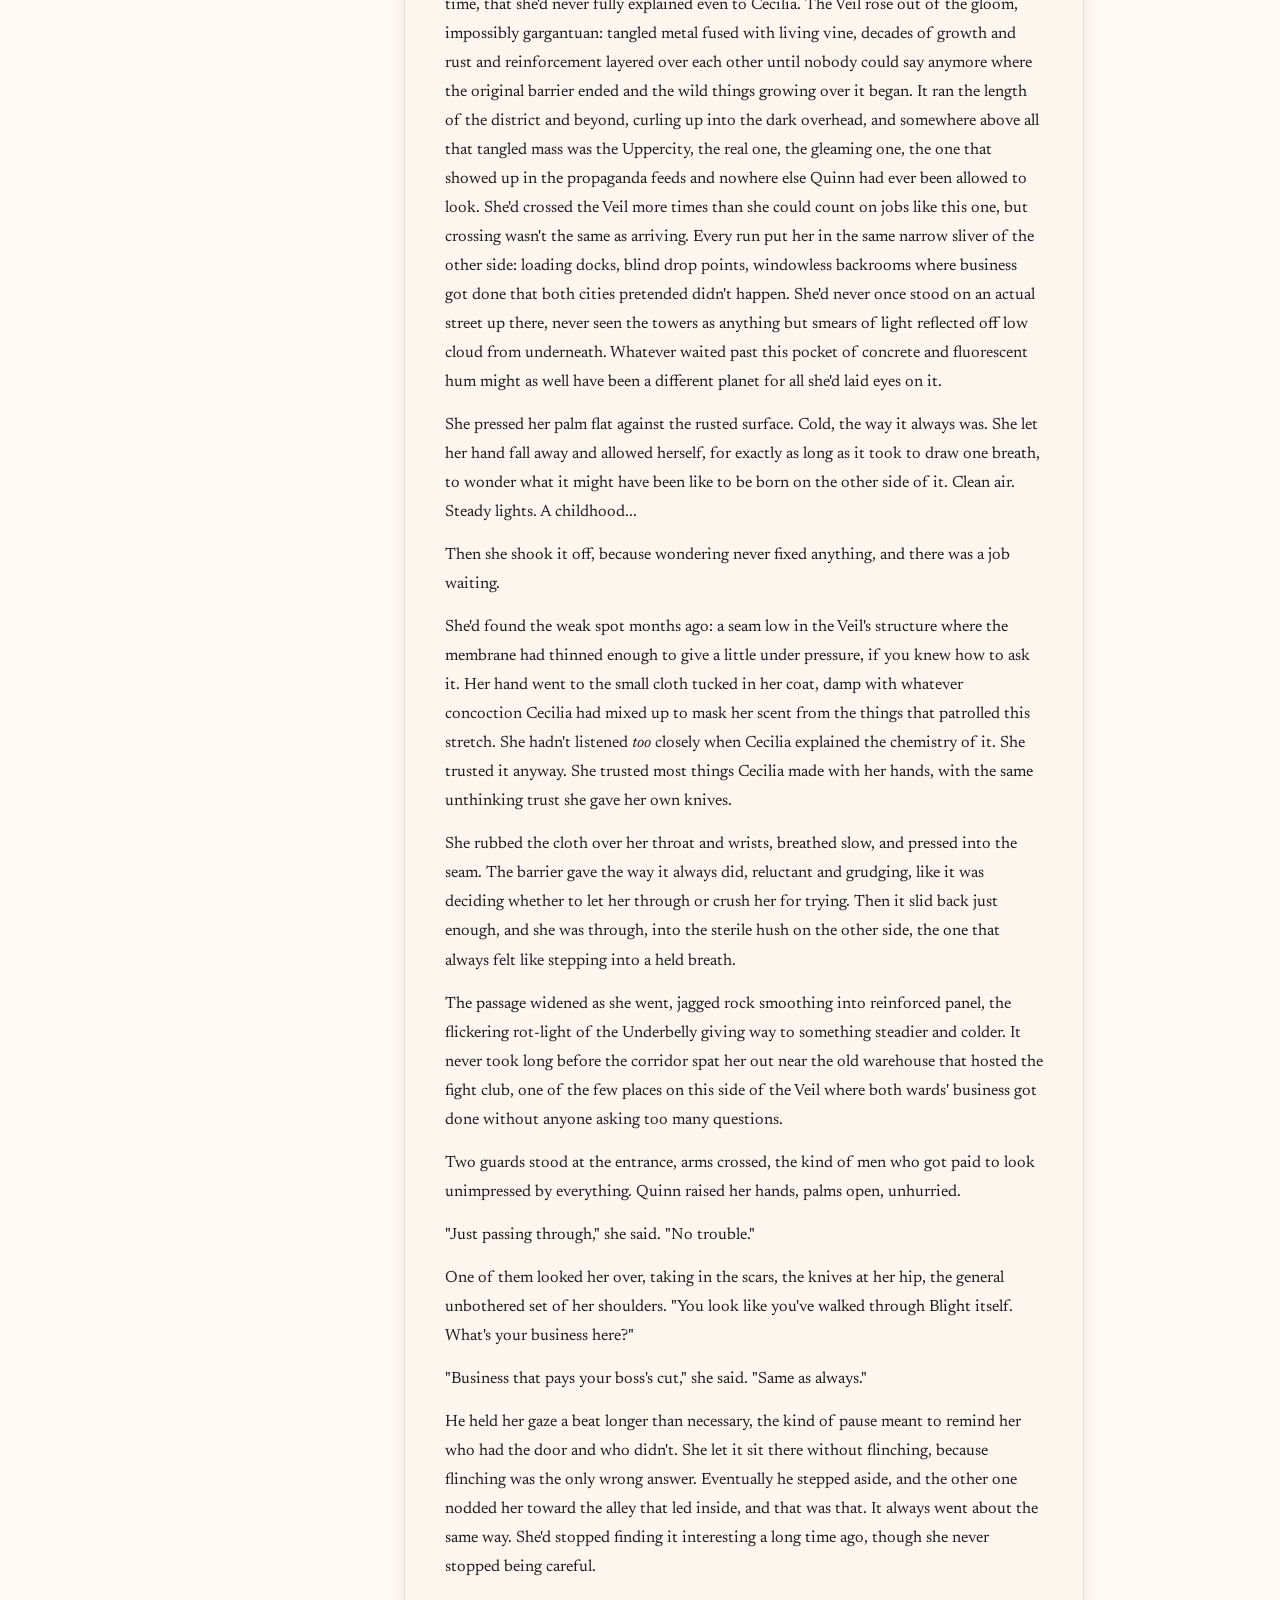
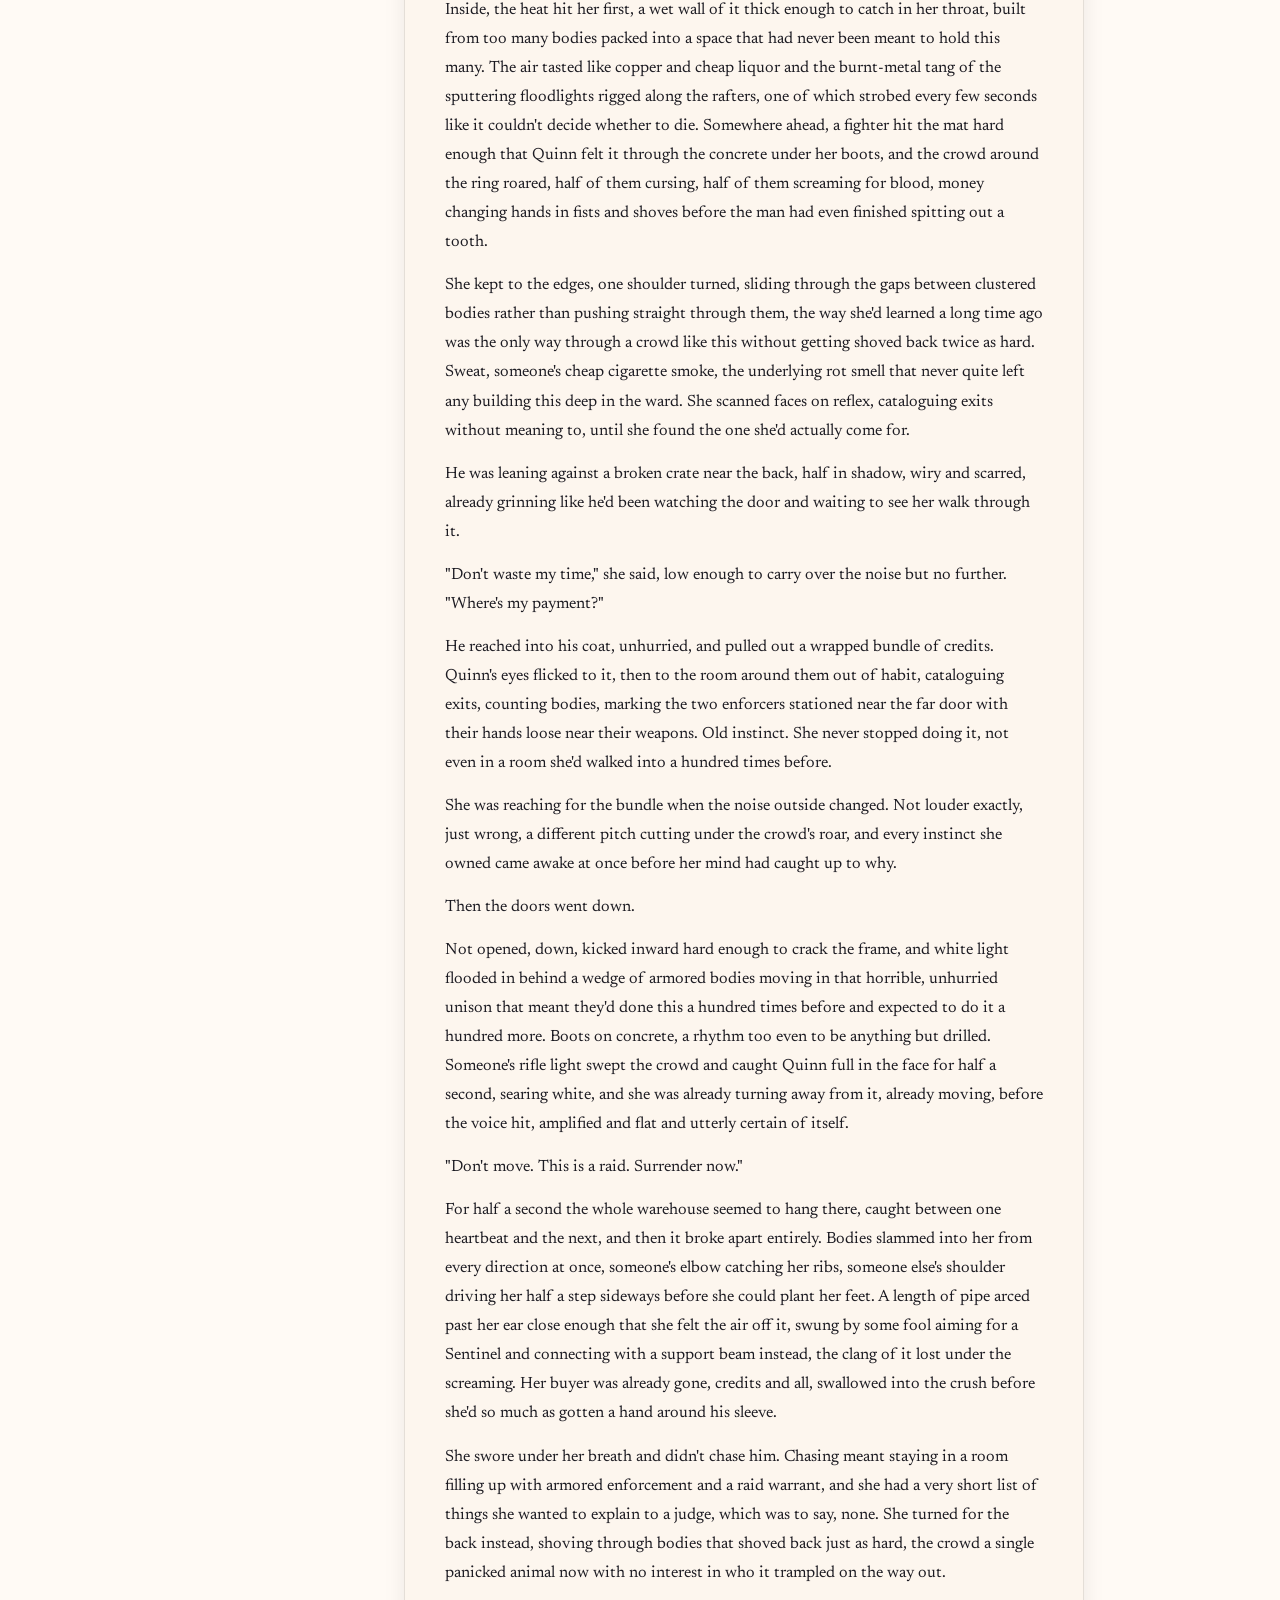
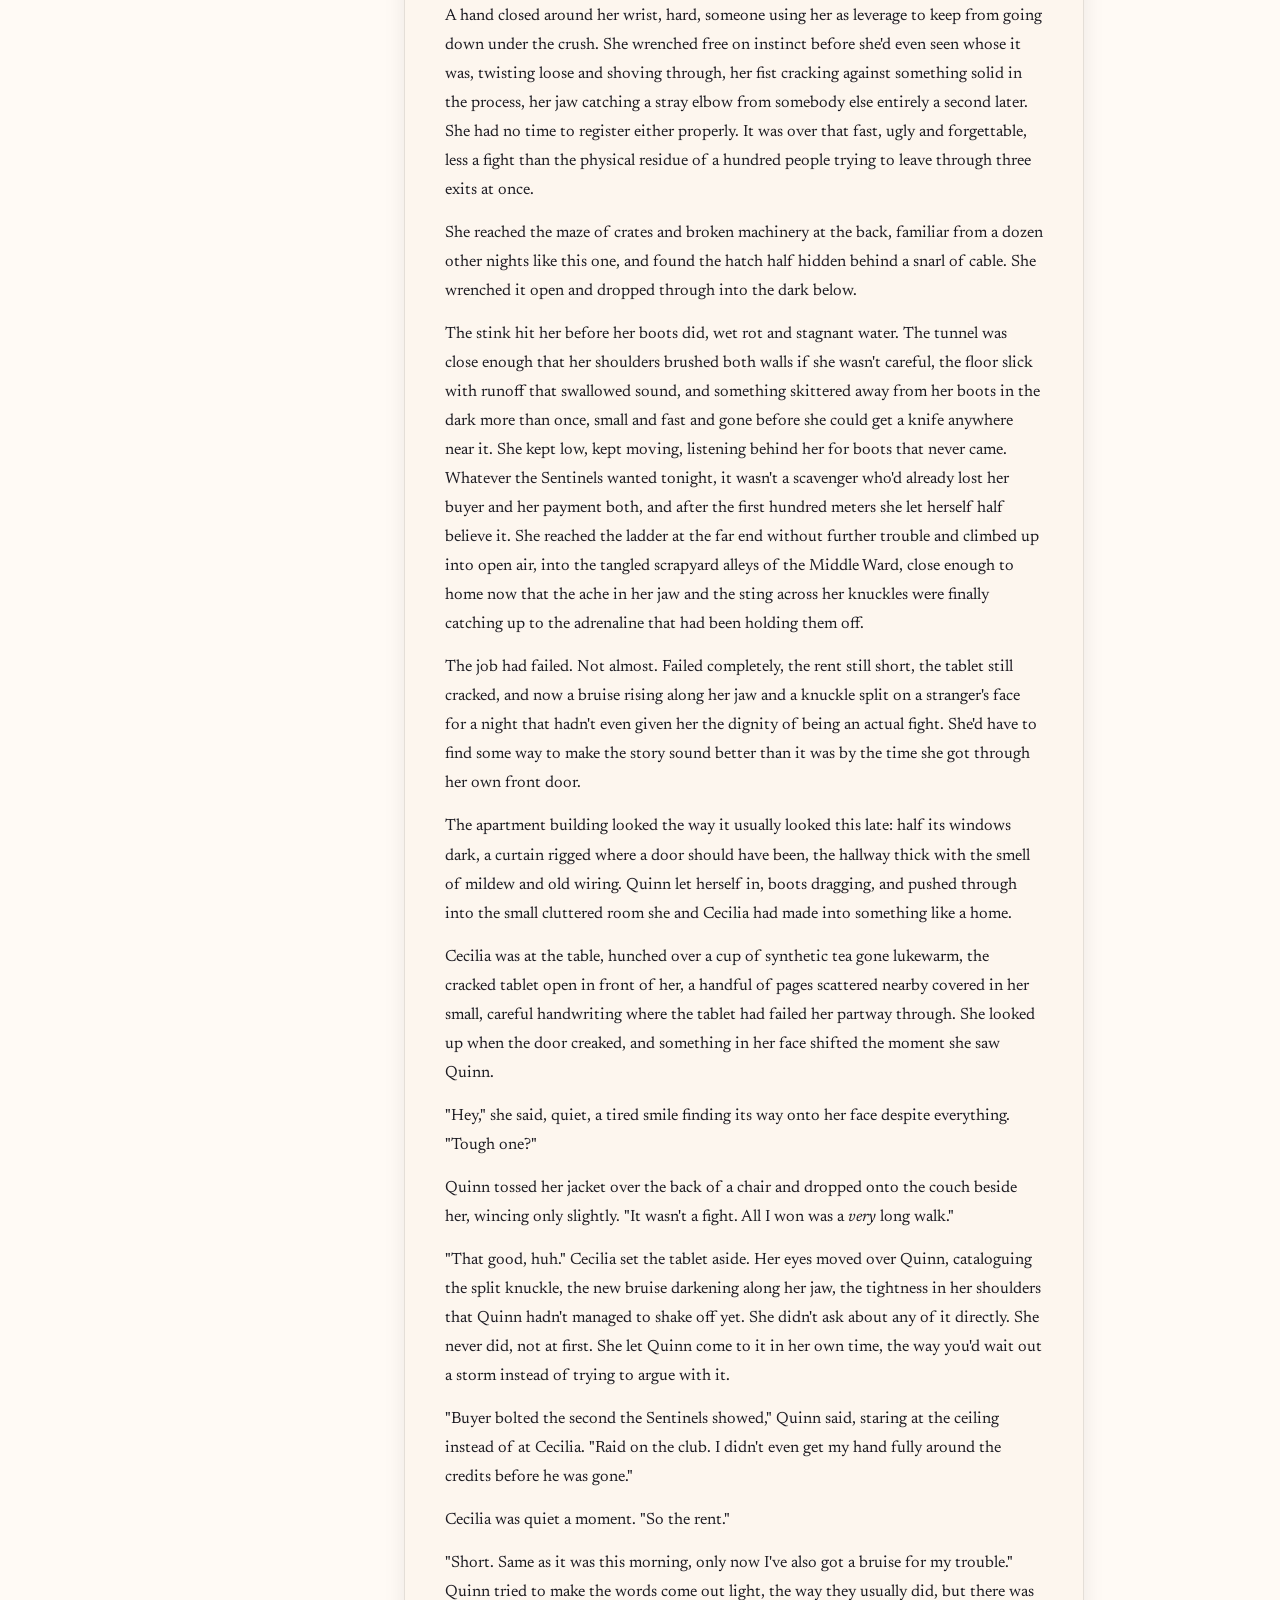
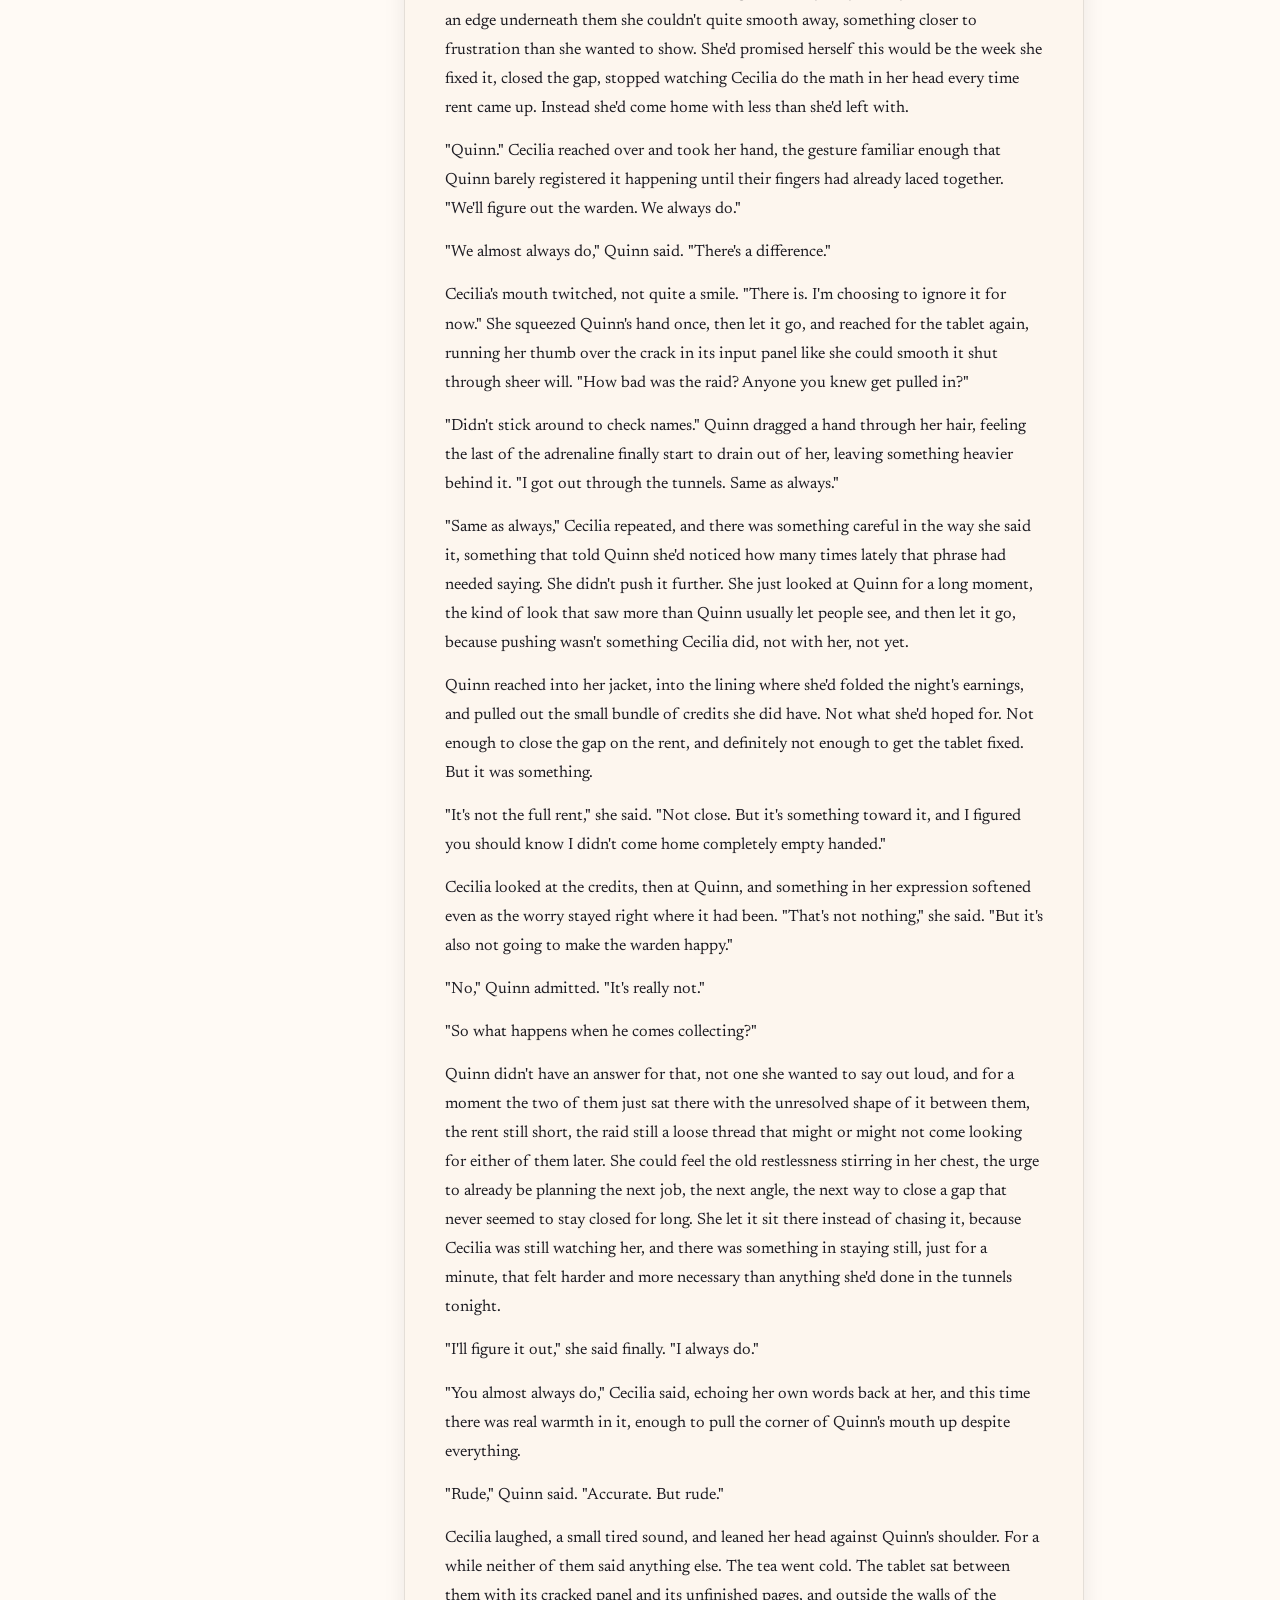
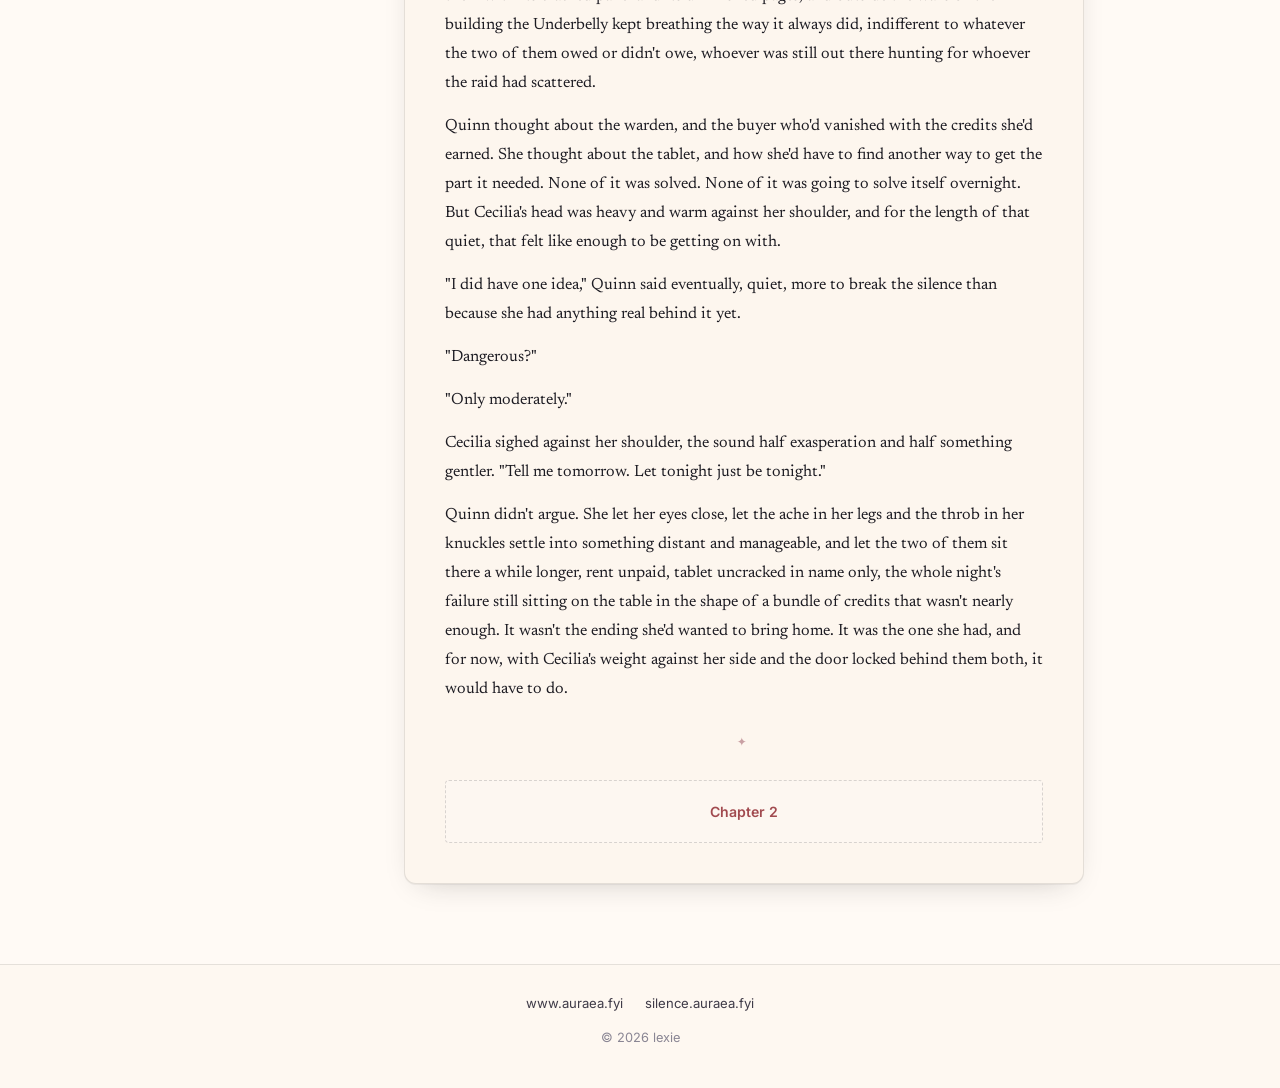
==== commit 3b4d479f: "okay yeah that looks a lot cleaner" ====
--- a/1/index.html
+++ b/1/index.html
@@ -253,7 +253,7 @@
       <div class="scene-break" aria-hidden="true">&nbsp; ✦ &nbsp;</div>
 
       <div class="next-card" id="continue">
-        <p><a href="../2/">Continue to Chapter 2 →</a> &nbsp;·&nbsp; <a href="../index.html#chapters">Back to overview</a></p>
+        <p><a href="../2/">Chapter 2</a></p>
       </div>
 
     </div>
--- a/css/style.css
+++ b/css/style.css
@@ -229,7 +229,7 @@
   background:linear-gradient(90deg, transparent, var(--line-warm) 15%, var(--rose-muted) 50%, var(--line-warm) 85%, transparent);
 }
 .thread-divider span{
-  position:relative; background:var(--cream); padding:0 14px;
+  position:relative; background:rgba(255,250,245,0.08); padding:0 14px;
   color:var(--rose-muted); font-size:11px; letter-spacing:.22em;
 }
 .thread-divider--dark span{ background:transparent; }
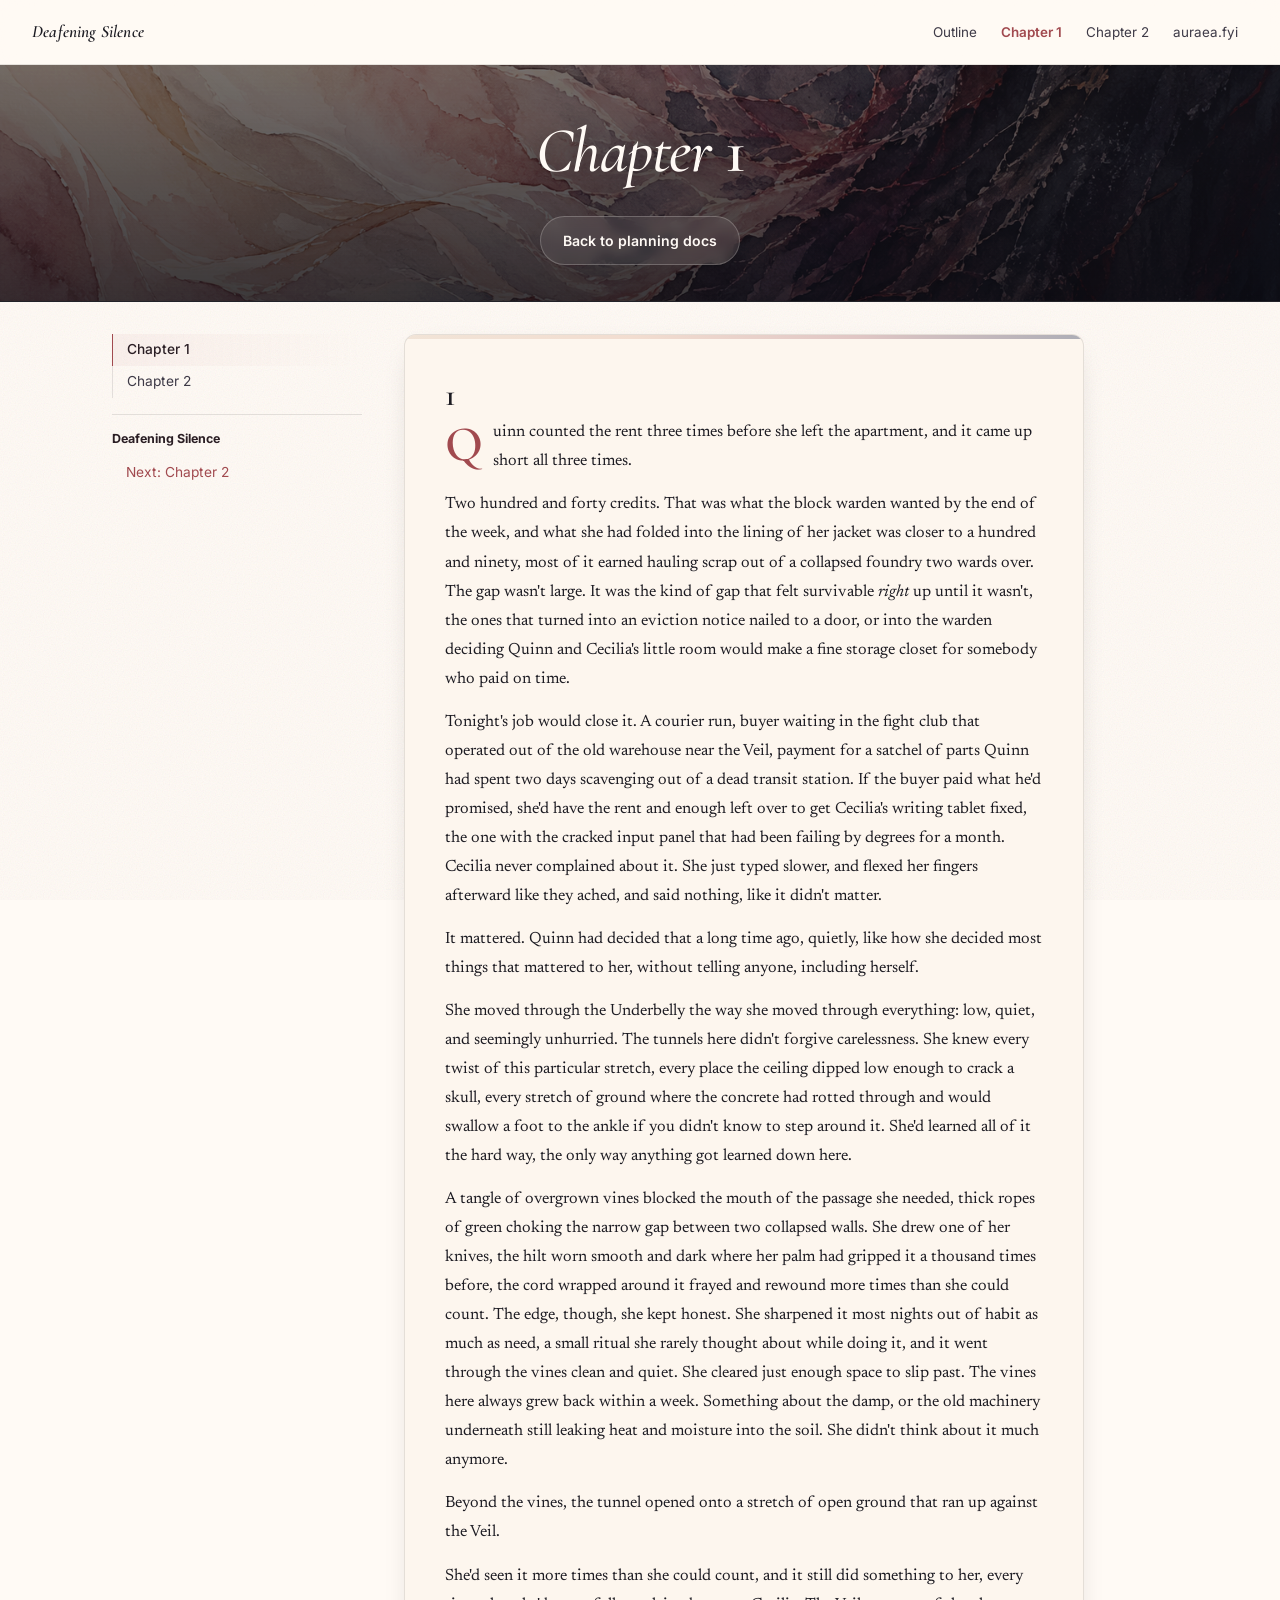
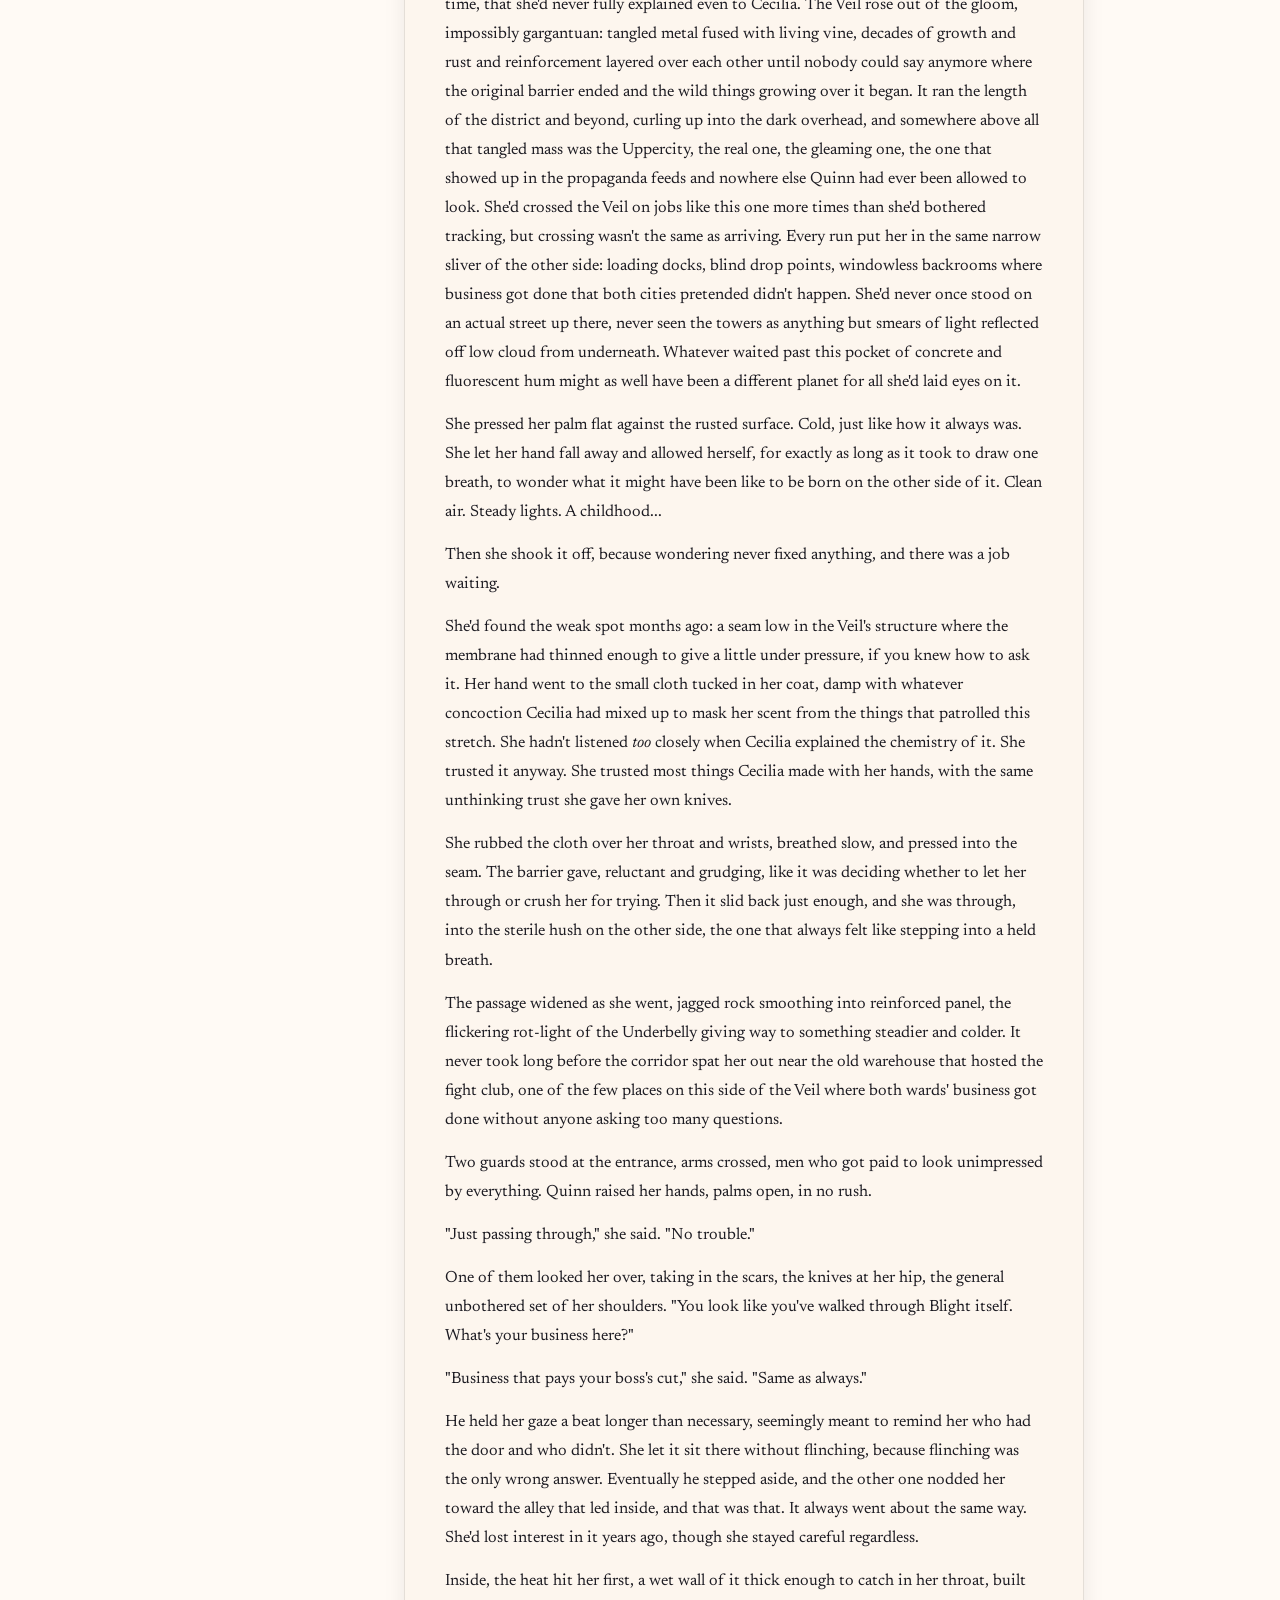
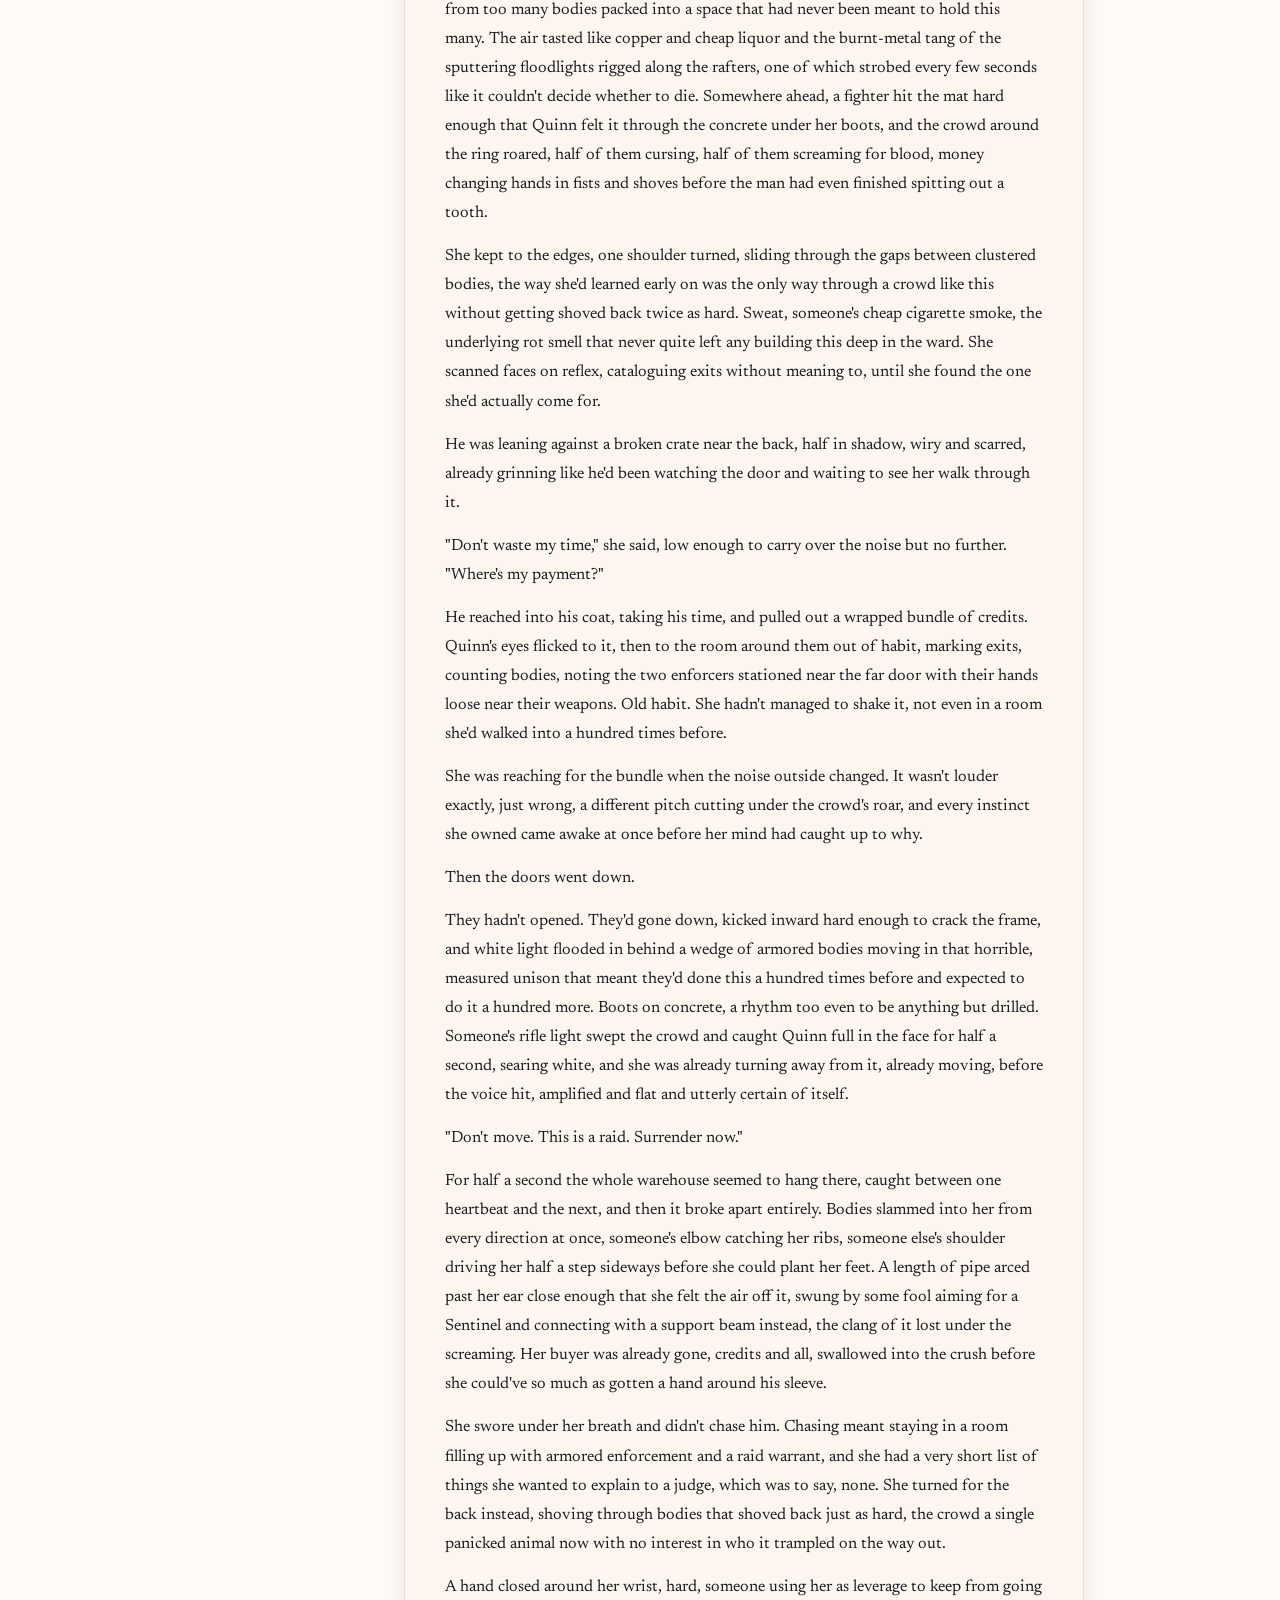
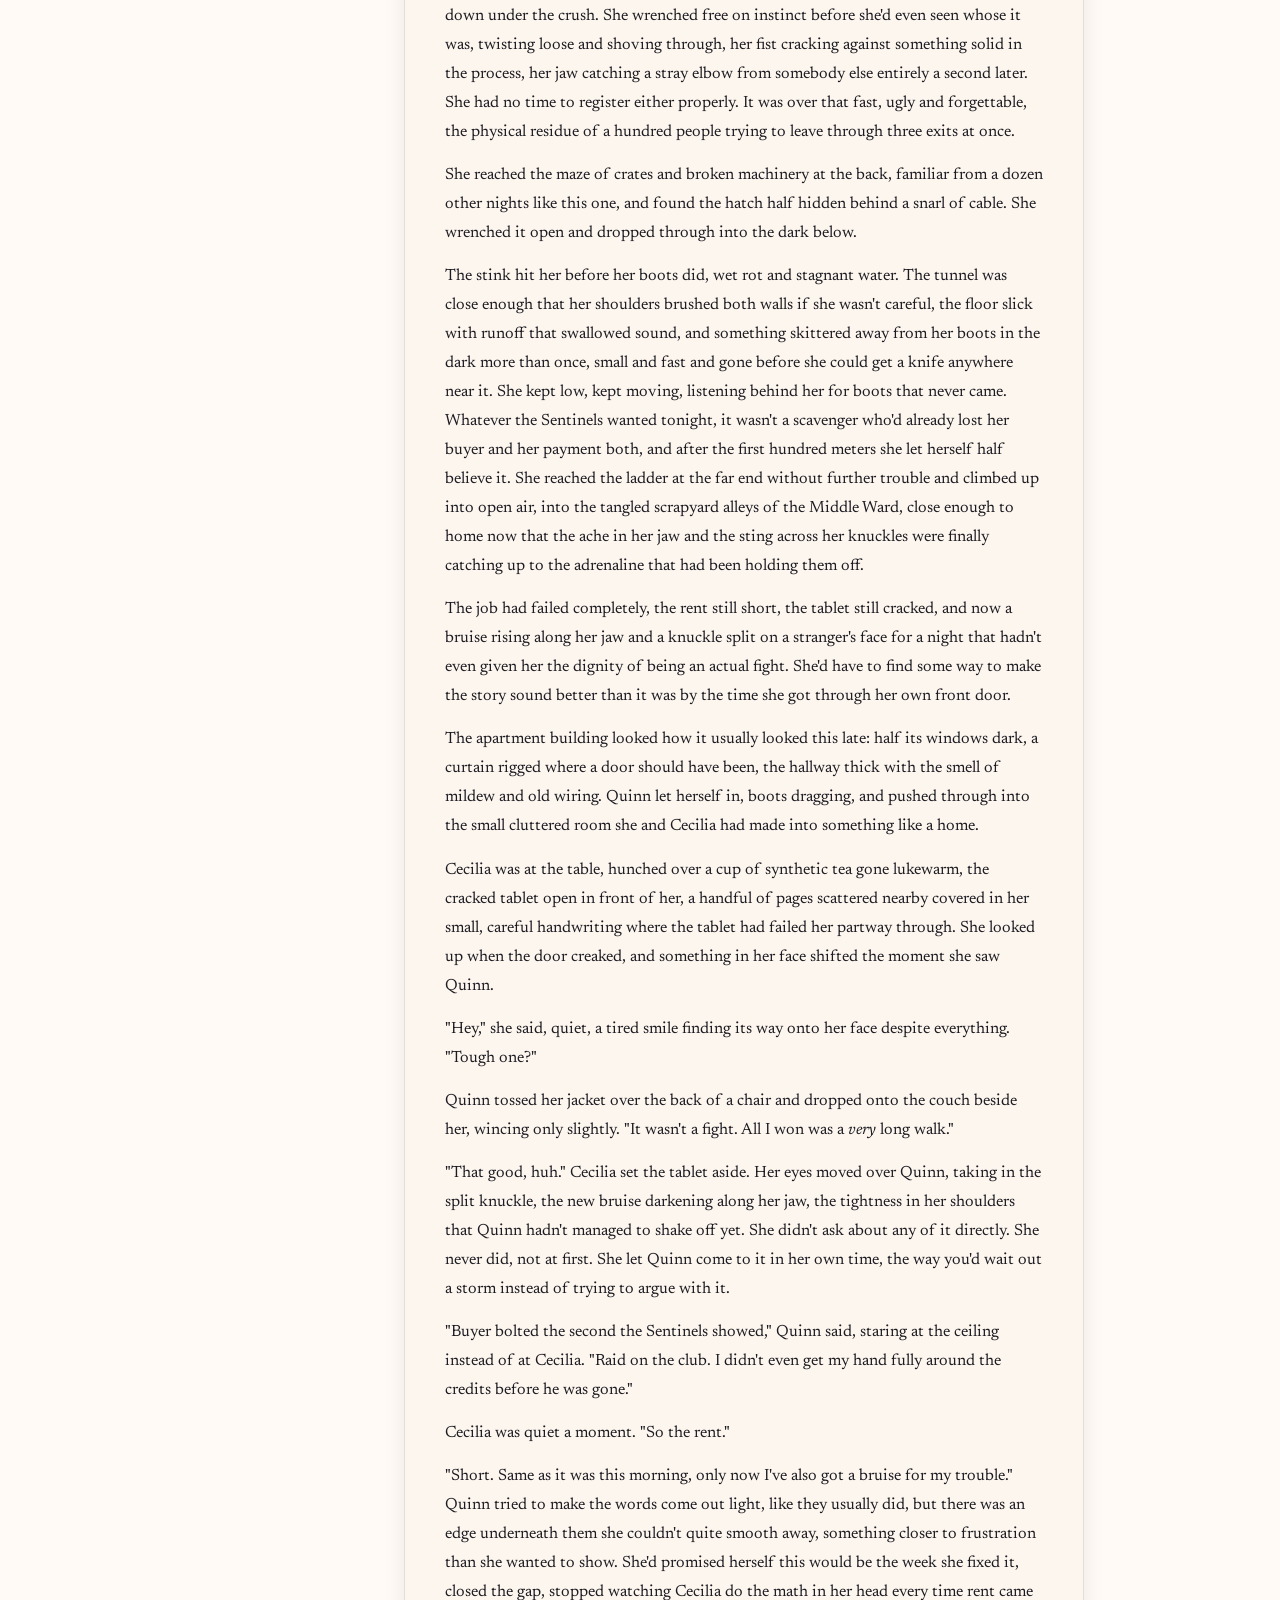
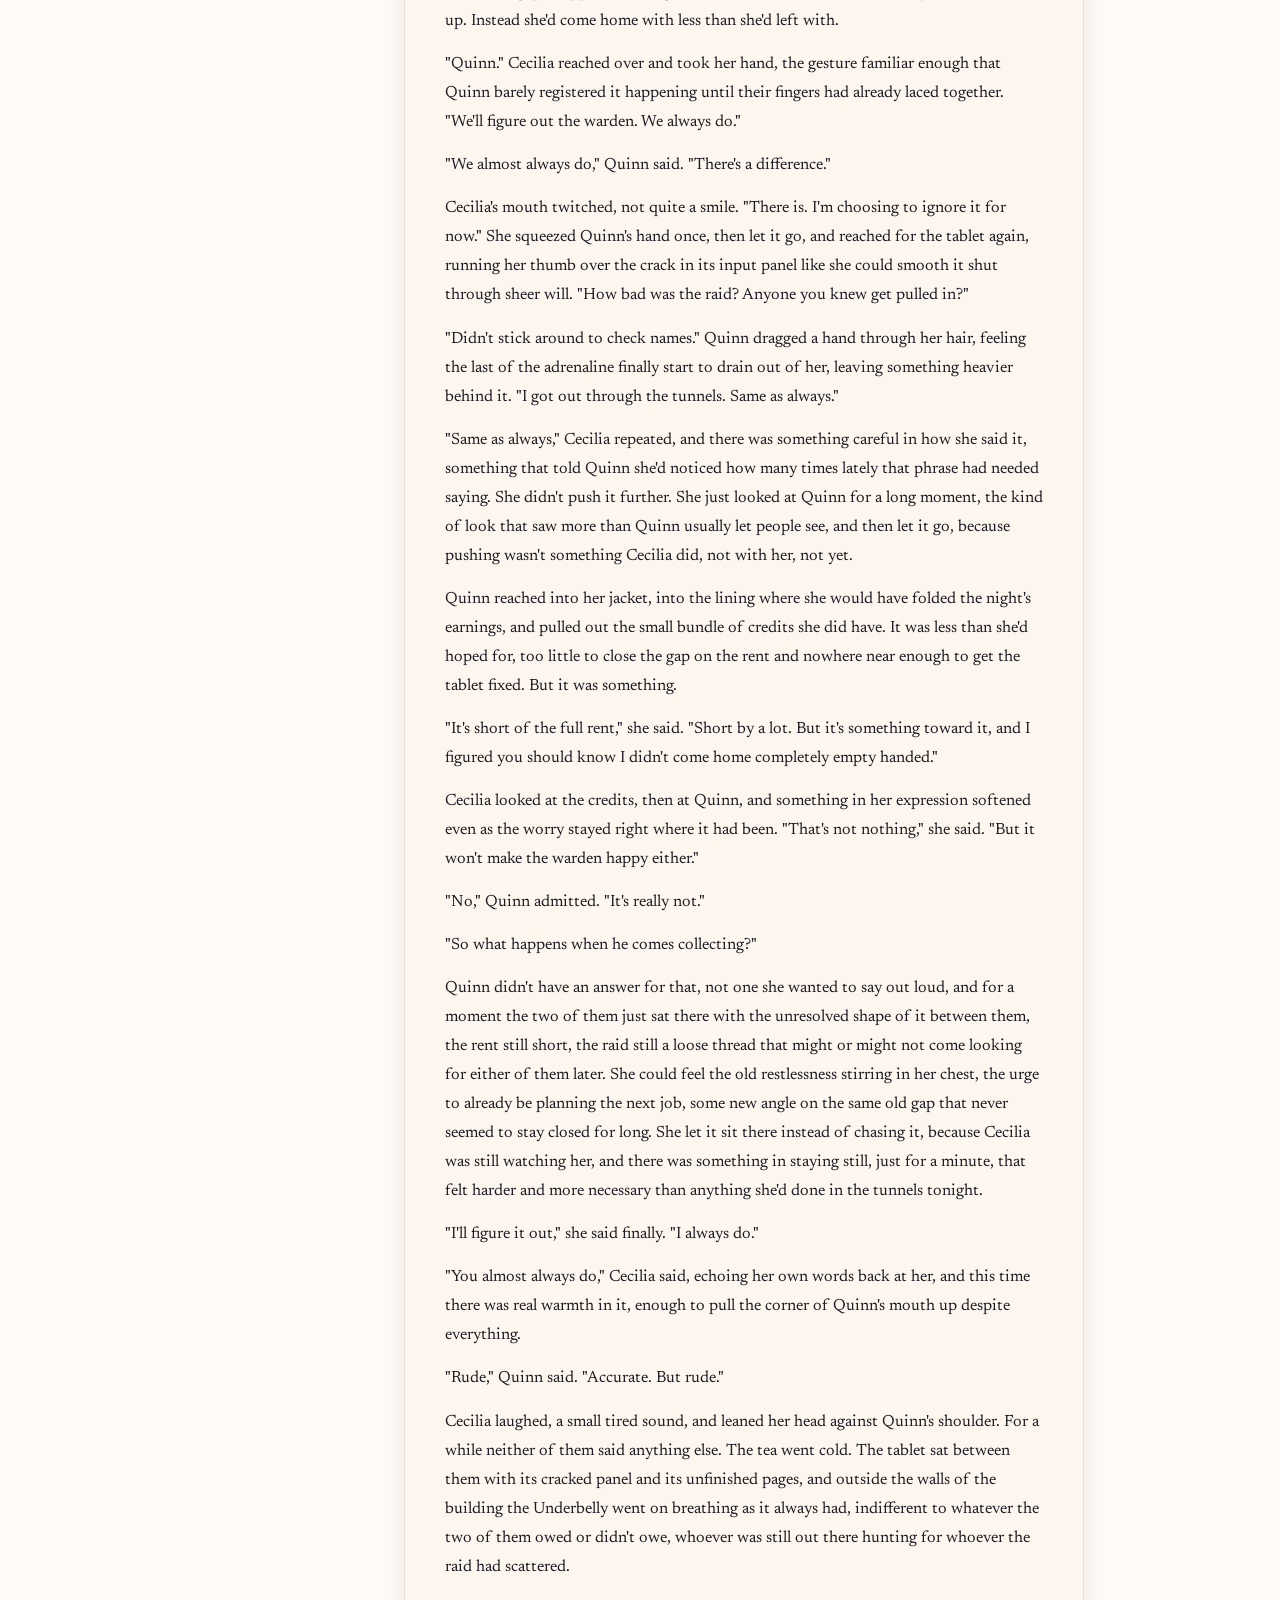
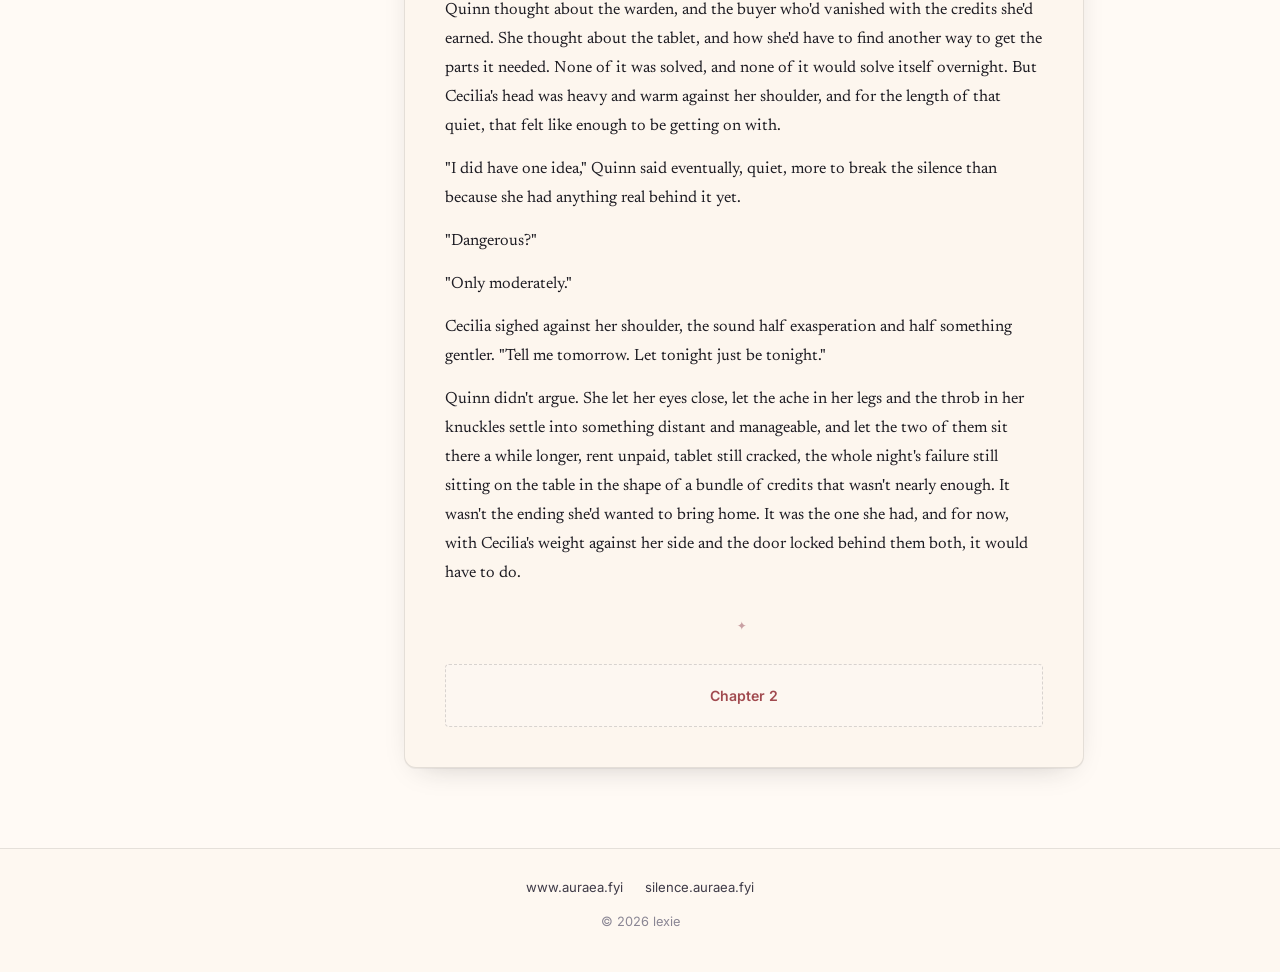
==== commit ba9b47bf: "some wording changes" ====
--- a/1/index.html
+++ b/1/index.html
@@ -130,9 +130,9 @@
 
       <p>Two hundred and forty credits. That was what the block warden wanted by the end of the week, and what she had folded into the lining of her jacket was closer to a hundred and ninety, most of it earned hauling scrap out of a collapsed foundry two wards over. The gap wasn't large. It was the kind of gap that felt survivable <em>right</em> up until it wasn't, the ones that turned into an eviction notice nailed to a door, or into the warden deciding Quinn and Cecilia's little room would make a fine storage closet for somebody who paid on time.</p>
 
-      <p>Tonight's job would close it. A courier run, buyer waiting in the fight club that operated out of the old warehouse near the Veil, payment for a satchel of parts Quinn had spent two days scavenging out of a dead transit station. If the buyer paid what he'd promised, she'd have the rent and enough left over to get Cecilia's writing tablet fixed, the one with the cracked input panel that had been dying by little by little for a month. Cecilia never complained about it. She just typed slower, and flexed her fingers afterward like they ached, and said nothing, like it didn't matter.</p>
-
-      <p>It mattered. Quinn had decided that a long time ago, quietly, the way she decided most things that mattered to her, without telling anyone, including herself.</p>
+      <p>Tonight's job would close it. A courier run, buyer waiting in the fight club that operated out of the old warehouse near the Veil, payment for a satchel of parts Quinn had spent two days scavenging out of a dead transit station. If the buyer paid what he'd promised, she'd have the rent and enough left over to get Cecilia's writing tablet fixed, the one with the cracked input panel that had been failing by degrees for a month. Cecilia never complained about it. She just typed slower, and flexed her fingers afterward like they ached, and said nothing, like it didn't matter.</p>
+
+      <p>It mattered. Quinn had decided that a long time ago, quietly, like how she decided most things that mattered to her, without telling anyone, including herself.</p>
 
       <p>She moved through the Underbelly the way she moved through everything: low, quiet, and seemingly unhurried. The tunnels here didn't forgive carelessness. She knew every twist of this particular stretch, every place the ceiling dipped low enough to crack a skull, every stretch of ground where the concrete had rotted through and would swallow a foot to the ankle if you didn't know to step around it. She'd learned all of it the hard way, the only way anything got learned down here.</p>
 
@@ -140,19 +140,19 @@
 
       <p>Beyond the vines, the tunnel opened onto a stretch of open ground that ran up against the Veil.</p>
 
-      <p>She'd seen it more times than she could count, and it still did something to her, every time, that she'd never fully explained even to Cecilia. The Veil rose out of the gloom, impossibly gargantuan: tangled metal fused with living vine, decades of growth and rust and reinforcement layered over each other until nobody could say anymore where the original barrier ended and the wild things growing over it began. It ran the length of the district and beyond, curling up into the dark overhead, and somewhere above all that tangled mass was the Uppercity, the real one, the gleaming one, the one that showed up in the propaganda feeds and nowhere else Quinn had ever been allowed to look. She'd crossed the Veil more times than she could count on jobs like this one, but crossing wasn't the same as arriving. Every run put her in the same narrow sliver of the other side: loading docks, blind drop points, windowless backrooms where business got done that both cities pretended didn't happen. She'd never once stood on an actual street up there, never seen the towers as anything but smears of light reflected off low cloud from underneath. Whatever waited past this pocket of concrete and fluorescent hum might as well have been a different planet for all she'd laid eyes on it.</p>
-
-      <p>She pressed her palm flat against the rusted surface. Cold, the way it always was. She let her hand fall away and allowed herself, for exactly as long as it took to draw one breath, to wonder what it might have been like to be born on the other side of it. Clean air. Steady lights. A childhood...</p>
+      <p>She'd seen it more times than she could count, and it still did something to her, every time, that she'd never fully explained even to Cecilia. The Veil rose out of the gloom, impossibly gargantuan: tangled metal fused with living vine, decades of growth and rust and reinforcement layered over each other until nobody could say anymore where the original barrier ended and the wild things growing over it began. It ran the length of the district and beyond, curling up into the dark overhead, and somewhere above all that tangled mass was the Uppercity, the real one, the gleaming one, the one that showed up in the propaganda feeds and nowhere else Quinn had ever been allowed to look. She'd crossed the Veil on jobs like this one more times than she'd bothered tracking, but crossing wasn't the same as arriving. Every run put her in the same narrow sliver of the other side: loading docks, blind drop points, windowless backrooms where business got done that both cities pretended didn't happen. She'd never once stood on an actual street up there, never seen the towers as anything but smears of light reflected off low cloud from underneath. Whatever waited past this pocket of concrete and fluorescent hum might as well have been a different planet for all she'd laid eyes on it.</p>
+
+      <p>She pressed her palm flat against the rusted surface. Cold, just like how it always was. She let her hand fall away and allowed herself, for exactly as long as it took to draw one breath, to wonder what it might have been like to be born on the other side of it. Clean air. Steady lights. A childhood...</p>
 
       <p>Then she shook it off, because wondering never fixed anything, and there was a job waiting.</p>
 
       <p>She'd found the weak spot months ago: a seam low in the Veil's structure where the membrane had thinned enough to give a little under pressure, if you knew how to ask it. Her hand went to the small cloth tucked in her coat, damp with whatever concoction Cecilia had mixed up to mask her scent from the things that patrolled this stretch. She hadn't listened <em>too</em> closely when Cecilia explained the chemistry of it. She trusted it anyway. She trusted most things Cecilia made with her hands, with the same unthinking trust she gave her own knives.</p>
 
-      <p>She rubbed the cloth over her throat and wrists, breathed slow, and pressed into the seam. The barrier gave the way it always did, reluctant and grudging, like it was deciding whether to let her through or crush her for trying. Then it slid back just enough, and she was through, into the sterile hush on the other side, the one that always felt like stepping into a held breath.</p>
+      <p>She rubbed the cloth over her throat and wrists, breathed slow, and pressed into the seam. The barrier gave, reluctant and grudging, like it was deciding whether to let her through or crush her for trying. Then it slid back just enough, and she was through, into the sterile hush on the other side, the one that always felt like stepping into a held breath.</p>
 
       <p>The passage widened as she went, jagged rock smoothing into reinforced panel, the flickering rot-light of the Underbelly giving way to something steadier and colder. It never took long before the corridor spat her out near the old warehouse that hosted the fight club, one of the few places on this side of the Veil where both wards' business got done without anyone asking too many questions.</p>
 
-      <p>Two guards stood at the entrance, arms crossed, the kind of men who got paid to look unimpressed by everything. Quinn raised her hands, palms open, unhurried.</p>
+      <p>Two guards stood at the entrance, arms crossed, men who got paid to look unimpressed by everything. Quinn raised her hands, palms open, in no rush.</p>
 
       <p>"Just passing through," she said. "No trouble."</p>
 
@@ -160,39 +160,39 @@
 
       <p>"Business that pays your boss's cut," she said. "Same as always."</p>
 
-      <p>He held her gaze a beat longer than necessary, the kind of pause meant to remind her who had the door and who didn't. She let it sit there without flinching, because flinching was the only wrong answer. Eventually he stepped aside, and the other one nodded her toward the alley that led inside, and that was that. It always went about the same way. She'd stopped finding it interesting a long time ago, though she never stopped being careful.</p>
+      <p>He held her gaze a beat longer than necessary, seemingly meant to remind her who had the door and who didn't. She let it sit there without flinching, because flinching was the only wrong answer. Eventually he stepped aside, and the other one nodded her toward the alley that led inside, and that was that. It always went about the same way. She'd lost interest in it years ago, though she stayed careful regardless.</p>
 
       <p>Inside, the heat hit her first, a wet wall of it thick enough to catch in her throat, built from too many bodies packed into a space that had never been meant to hold this many. The air tasted like copper and cheap liquor and the burnt-metal tang of the sputtering floodlights rigged along the rafters, one of which strobed every few seconds like it couldn't decide whether to die. Somewhere ahead, a fighter hit the mat hard enough that Quinn felt it through the concrete under her boots, and the crowd around the ring roared, half of them cursing, half of them screaming for blood, money changing hands in fists and shoves before the man had even finished spitting out a tooth.</p>
 
-      <p>She kept to the edges, one shoulder turned, sliding through the gaps between clustered bodies rather than pushing straight through them, the way she'd learned a long time ago was the only way through a crowd like this without getting shoved back twice as hard. Sweat, someone's cheap cigarette smoke, the underlying rot smell that never quite left any building this deep in the ward. She scanned faces on reflex, cataloguing exits without meaning to, until she found the one she'd actually come for.</p>
+      <p>She kept to the edges, one shoulder turned, sliding through the gaps between clustered bodies, the way she'd learned early on was the only way through a crowd like this without getting shoved back twice as hard. Sweat, someone's cheap cigarette smoke, the underlying rot smell that never quite left any building this deep in the ward. She scanned faces on reflex, cataloguing exits without meaning to, until she found the one she'd actually come for.</p>
 
       <p>He was leaning against a broken crate near the back, half in shadow, wiry and scarred, already grinning like he'd been watching the door and waiting to see her walk through it.</p>
 
       <p>"Don't waste my time," she said, low enough to carry over the noise but no further. "Where's my payment?"</p>
 
-      <p>He reached into his coat, unhurried, and pulled out a wrapped bundle of credits. Quinn's eyes flicked to it, then to the room around them out of habit, cataloguing exits, counting bodies, marking the two enforcers stationed near the far door with their hands loose near their weapons. Old instinct. She never stopped doing it, not even in a room she'd walked into a hundred times before.</p>
-
-      <p>She was reaching for the bundle when the noise outside changed. Not louder exactly, just wrong, a different pitch cutting under the crowd's roar, and every instinct she owned came awake at once before her mind had caught up to why.</p>
+      <p>He reached into his coat, taking his time, and pulled out a wrapped bundle of credits. Quinn's eyes flicked to it, then to the room around them out of habit, marking exits, counting bodies, noting the two enforcers stationed near the far door with their hands loose near their weapons. Old habit. She hadn't managed to shake it, not even in a room she'd walked into a hundred times before.</p>
+
+      <p>She was reaching for the bundle when the noise outside changed. It wasn't louder exactly, just wrong, a different pitch cutting under the crowd's roar, and every instinct she owned came awake at once before her mind had caught up to why.</p>
 
       <p>Then the doors went down.</p>
 
-      <p>Not opened, down, kicked inward hard enough to crack the frame, and white light flooded in behind a wedge of armored bodies moving in that horrible, unhurried unison that meant they'd done this a hundred times before and expected to do it a hundred more. Boots on concrete, a rhythm too even to be anything but drilled. Someone's rifle light swept the crowd and caught Quinn full in the face for half a second, searing white, and she was already turning away from it, already moving, before the voice hit, amplified and flat and utterly certain of itself.</p>
+      <p>They hadn't opened. They'd gone down, kicked inward hard enough to crack the frame, and white light flooded in behind a wedge of armored bodies moving in that horrible, measured unison that meant they'd done this a hundred times before and expected to do it a hundred more. Boots on concrete, a rhythm too even to be anything but drilled. Someone's rifle light swept the crowd and caught Quinn full in the face for half a second, searing white, and she was already turning away from it, already moving, before the voice hit, amplified and flat and utterly certain of itself.</p>
 
       <p>"Don't move. This is a raid. Surrender now."</p>
 
-      <p>For half a second the whole warehouse seemed to hang there, caught between one heartbeat and the next, and then it broke apart entirely. Bodies slammed into her from every direction at once, someone's elbow catching her ribs, someone else's shoulder driving her half a step sideways before she could plant her feet. A length of pipe arced past her ear close enough that she felt the air off it, swung by some fool aiming for a Sentinel and connecting with a support beam instead, the clang of it lost under the screaming. Her buyer was already gone, credits and all, swallowed into the crush before she'd so much as gotten a hand around his sleeve.</p>
+      <p>For half a second the whole warehouse seemed to hang there, caught between one heartbeat and the next, and then it broke apart entirely. Bodies slammed into her from every direction at once, someone's elbow catching her ribs, someone else's shoulder driving her half a step sideways before she could plant her feet. A length of pipe arced past her ear close enough that she felt the air off it, swung by some fool aiming for a Sentinel and connecting with a support beam instead, the clang of it lost under the screaming. Her buyer was already gone, credits and all, swallowed into the crush before she could've so much as gotten a hand around his sleeve.</p>
 
       <p>She swore under her breath and didn't chase him. Chasing meant staying in a room filling up with armored enforcement and a raid warrant, and she had a very short list of things she wanted to explain to a judge, which was to say, none. She turned for the back instead, shoving through bodies that shoved back just as hard, the crowd a single panicked animal now with no interest in who it trampled on the way out.</p>
 
-      <p>A hand closed around her wrist, hard, someone using her as leverage to keep from going down under the crush. She wrenched free on instinct before she'd even seen whose it was, twisting loose and shoving through, her fist cracking against something solid in the process, her jaw catching a stray elbow from somebody else entirely a second later. She had no time to register either properly. It was over that fast, ugly and forgettable, less a fight than the physical residue of a hundred people trying to leave through three exits at once.</p>
+      <p>A hand closed around her wrist, hard, someone using her as leverage to keep from going down under the crush. She wrenched free on instinct before she'd even seen whose it was, twisting loose and shoving through, her fist cracking against something solid in the process, her jaw catching a stray elbow from somebody else entirely a second later. She had no time to register either properly. It was over that fast, ugly and forgettable, the physical residue of a hundred people trying to leave through three exits at once.</p>
 
       <p>She reached the maze of crates and broken machinery at the back, familiar from a dozen other nights like this one, and found the hatch half hidden behind a snarl of cable. She wrenched it open and dropped through into the dark below.</p>
 
       <p>The stink hit her before her boots did, wet rot and stagnant water. The tunnel was close enough that her shoulders brushed both walls if she wasn't careful, the floor slick with runoff that swallowed sound, and something skittered away from her boots in the dark more than once, small and fast and gone before she could get a knife anywhere near it. She kept low, kept moving, listening behind her for boots that never came. Whatever the Sentinels wanted tonight, it wasn't a scavenger who'd already lost her buyer and her payment both, and after the first hundred meters she let herself half believe it. She reached the ladder at the far end without further trouble and climbed up into open air, into the tangled scrapyard alleys of the Middle Ward, close enough to home now that the ache in her jaw and the sting across her knuckles were finally catching up to the adrenaline that had been holding them off.</p>
 
-      <p>The job had failed. Not almost. Failed completely, the rent still short, the tablet still cracked, and now a bruise rising along her jaw and a knuckle split on a stranger's face for a night that hadn't even given her the dignity of being an actual fight. She'd have to find some way to make the story sound better than it was by the time she got through her own front door.</p>
-
-      <p>The apartment building looked the way it usually looked this late: half its windows dark, a curtain rigged where a door should have been, the hallway thick with the smell of mildew and old wiring. Quinn let herself in, boots dragging, and pushed through into the small cluttered room she and Cecilia had made into something like a home.</p>
+      <p>The job had failed completely, the rent still short, the tablet still cracked, and now a bruise rising along her jaw and a knuckle split on a stranger's face for a night that hadn't even given her the dignity of being an actual fight. She'd have to find some way to make the story sound better than it was by the time she got through her own front door.</p>
+
+      <p>The apartment building looked how it usually looked this late: half its windows dark, a curtain rigged where a door should have been, the hallway thick with the smell of mildew and old wiring. Quinn let herself in, boots dragging, and pushed through into the small cluttered room she and Cecilia had made into something like a home.</p>
 
       <p>Cecilia was at the table, hunched over a cup of synthetic tea gone lukewarm, the cracked tablet open in front of her, a handful of pages scattered nearby covered in her small, careful handwriting where the tablet had failed her partway through. She looked up when the door creaked, and something in her face shifted the moment she saw Quinn.</p>
 
@@ -200,13 +200,13 @@
 
       <p>Quinn tossed her jacket over the back of a chair and dropped onto the couch beside her, wincing only slightly. "It wasn't a fight. All I won was a <em>very</em> long walk."</p>
 
-      <p>"That good, huh." Cecilia set the tablet aside. Her eyes moved over Quinn, cataloguing the split knuckle, the new bruise darkening along her jaw, the tightness in her shoulders that Quinn hadn't managed to shake off yet. She didn't ask about any of it directly. She never did, not at first. She let Quinn come to it in her own time, the way you'd wait out a storm instead of trying to argue with it.</p>
+      <p>"That good, huh." Cecilia set the tablet aside. Her eyes moved over Quinn, taking in the split knuckle, the new bruise darkening along her jaw, the tightness in her shoulders that Quinn hadn't managed to shake off yet. She didn't ask about any of it directly. She never did, not at first. She let Quinn come to it in her own time, the way you'd wait out a storm instead of trying to argue with it.</p>
 
       <p>"Buyer bolted the second the Sentinels showed," Quinn said, staring at the ceiling instead of at Cecilia. "Raid on the club. I didn't even get my hand fully around the credits before he was gone."</p>
 
       <p>Cecilia was quiet a moment. "So the rent."</p>
 
-      <p>"Short. Same as it was this morning, only now I've also got a bruise for my trouble." Quinn tried to make the words come out light, the way they usually did, but there was an edge underneath them she couldn't quite smooth away, something closer to frustration than she wanted to show. She'd promised herself this would be the week she fixed it, closed the gap, stopped watching Cecilia do the math in her head every time rent came up. Instead she'd come home with less than she'd left with.</p>
+      <p>"Short. Same as it was this morning, only now I've also got a bruise for my trouble." Quinn tried to make the words come out light, like they usually did, but there was an edge underneath them she couldn't quite smooth away, something closer to frustration than she wanted to show. She'd promised herself this would be the week she fixed it, closed the gap, stopped watching Cecilia do the math in her head every time rent came up. Instead she'd come home with less than she'd left with.</p>
 
       <p>"Quinn." Cecilia reached over and took her hand, the gesture familiar enough that Quinn barely registered it happening until their fingers had already laced together. "We'll figure out the warden. We always do."</p>
 
@@ -216,19 +216,19 @@
 
       <p>"Didn't stick around to check names." Quinn dragged a hand through her hair, feeling the last of the adrenaline finally start to drain out of her, leaving something heavier behind it. "I got out through the tunnels. Same as always."</p>
 
-      <p>"Same as always," Cecilia repeated, and there was something careful in the way she said it, something that told Quinn she'd noticed how many times lately that phrase had needed saying. She didn't push it further. She just looked at Quinn for a long moment, the kind of look that saw more than Quinn usually let people see, and then let it go, because pushing wasn't something Cecilia did, not with her, not yet.</p>
-
-      <p>Quinn reached into her jacket, into the lining where she'd folded the night's earnings, and pulled out the small bundle of credits she did have. Not what she'd hoped for. Not enough to close the gap on the rent, and definitely not enough to get the tablet fixed. But it was something.</p>
-
-      <p>"It's not the full rent," she said. "Not close. But it's something toward it, and I figured you should know I didn't come home completely empty handed."</p>
-
-      <p>Cecilia looked at the credits, then at Quinn, and something in her expression softened even as the worry stayed right where it had been. "That's not nothing," she said. "But it's also not going to make the warden happy."</p>
+      <p>"Same as always," Cecilia repeated, and there was something careful in how she said it, something that told Quinn she'd noticed how many times lately that phrase had needed saying. She didn't push it further. She just looked at Quinn for a long moment, the kind of look that saw more than Quinn usually let people see, and then let it go, because pushing wasn't something Cecilia did, not with her, not yet.</p>
+
+      <p>Quinn reached into her jacket, into the lining where she would have folded the night's earnings, and pulled out the small bundle of credits she did have. It was less than she'd hoped for, too little to close the gap on the rent and nowhere near enough to get the tablet fixed. But it was something.</p>
+
+      <p>"It's short of the full rent," she said. "Short by a lot. But it's something toward it, and I figured you should know I didn't come home completely empty handed."</p>
+
+      <p>Cecilia looked at the credits, then at Quinn, and something in her expression softened even as the worry stayed right where it had been. "That's not nothing," she said. "But it won't make the warden happy either."</p>
 
       <p>"No," Quinn admitted. "It's really not."</p>
 
       <p>"So what happens when he comes collecting?"</p>
 
-      <p>Quinn didn't have an answer for that, not one she wanted to say out loud, and for a moment the two of them just sat there with the unresolved shape of it between them, the rent still short, the raid still a loose thread that might or might not come looking for either of them later. She could feel the old restlessness stirring in her chest, the urge to already be planning the next job, the next angle, the next way to close a gap that never seemed to stay closed for long. She let it sit there instead of chasing it, because Cecilia was still watching her, and there was something in staying still, just for a minute, that felt harder and more necessary than anything she'd done in the tunnels tonight.</p>
+      <p>Quinn didn't have an answer for that, not one she wanted to say out loud, and for a moment the two of them just sat there with the unresolved shape of it between them, the rent still short, the raid still a loose thread that might or might not come looking for either of them later. She could feel the old restlessness stirring in her chest, the urge to already be planning the next job, some new angle on the same old gap that never seemed to stay closed for long. She let it sit there instead of chasing it, because Cecilia was still watching her, and there was something in staying still, just for a minute, that felt harder and more necessary than anything she'd done in the tunnels tonight.</p>
 
       <p>"I'll figure it out," she said finally. "I always do."</p>
 
@@ -236,9 +236,9 @@
 
       <p>"Rude," Quinn said. "Accurate. But rude."</p>
 
-      <p>Cecilia laughed, a small tired sound, and leaned her head against Quinn's shoulder. For a while neither of them said anything else. The tea went cold. The tablet sat between them with its cracked panel and its unfinished pages, and outside the walls of the building the Underbelly kept breathing the way it always did, indifferent to whatever the two of them owed or didn't owe, whoever was still out there hunting for whoever the raid had scattered.</p>
-
-      <p>Quinn thought about the warden, and the buyer who'd vanished with the credits she'd earned. She thought about the tablet, and how she'd have to find another way to get the part it needed. None of it was solved. None of it was going to solve itself overnight. But Cecilia's head was heavy and warm against her shoulder, and for the length of that quiet, that felt like enough to be getting on with.</p>
+      <p>Cecilia laughed, a small tired sound, and leaned her head against Quinn's shoulder. For a while neither of them said anything else. The tea went cold. The tablet sat between them with its cracked panel and its unfinished pages, and outside the walls of the building the Underbelly went on breathing as it always had, indifferent to whatever the two of them owed or didn't owe, whoever was still out there hunting for whoever the raid had scattered.</p>
+
+      <p>Quinn thought about the warden, and the buyer who'd vanished with the credits she'd earned. She thought about the tablet, and how she'd have to find another way to get the parts it needed. None of it was solved, and none of it would solve itself overnight. But Cecilia's head was heavy and warm against her shoulder, and for the length of that quiet, that felt like enough to be getting on with.</p>
 
       <p>"I did have one idea," Quinn said eventually, quiet, more to break the silence than because she had anything real behind it yet.</p>
 
@@ -248,7 +248,7 @@
 
       <p>Cecilia sighed against her shoulder, the sound half exasperation and half something gentler. "Tell me tomorrow. Let tonight just be tonight."</p>
 
-      <p>Quinn didn't argue. She let her eyes close, let the ache in her legs and the throb in her knuckles settle into something distant and manageable, and let the two of them sit there a while longer, rent unpaid, tablet uncracked in name only, the whole night's failure still sitting on the table in the shape of a bundle of credits that wasn't nearly enough. It wasn't the ending she'd wanted to bring home. It was the one she had, and for now, with Cecilia's weight against her side and the door locked behind them both, it would have to do.</p>
+      <p>Quinn didn't argue. She let her eyes close, let the ache in her legs and the throb in her knuckles settle into something distant and manageable, and let the two of them sit there a while longer, rent unpaid, tablet still cracked, the whole night's failure still sitting on the table in the shape of a bundle of credits that wasn't nearly enough. It wasn't the ending she'd wanted to bring home. It was the one she had, and for now, with Cecilia's weight against her side and the door locked behind them both, it would have to do.</p>
 
       <div class="scene-break" aria-hidden="true">&nbsp; ✦ &nbsp;</div>
 
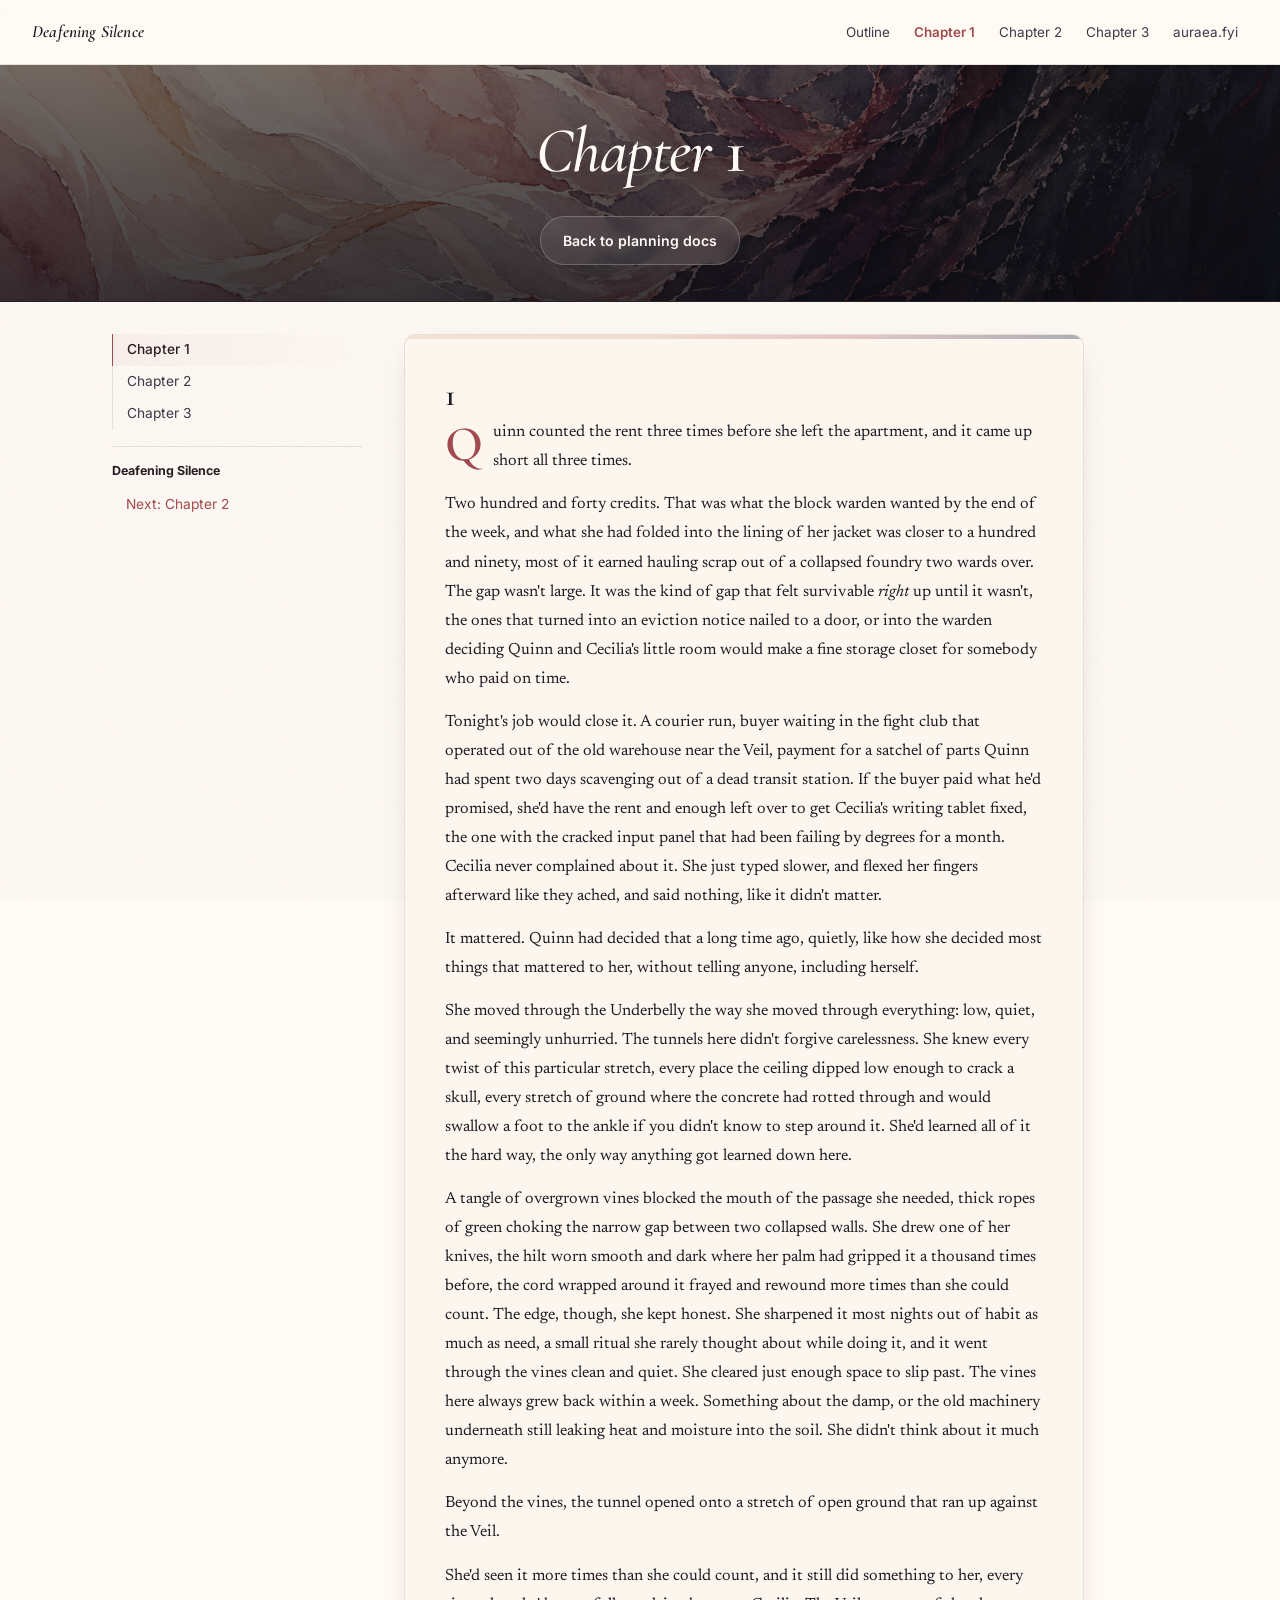
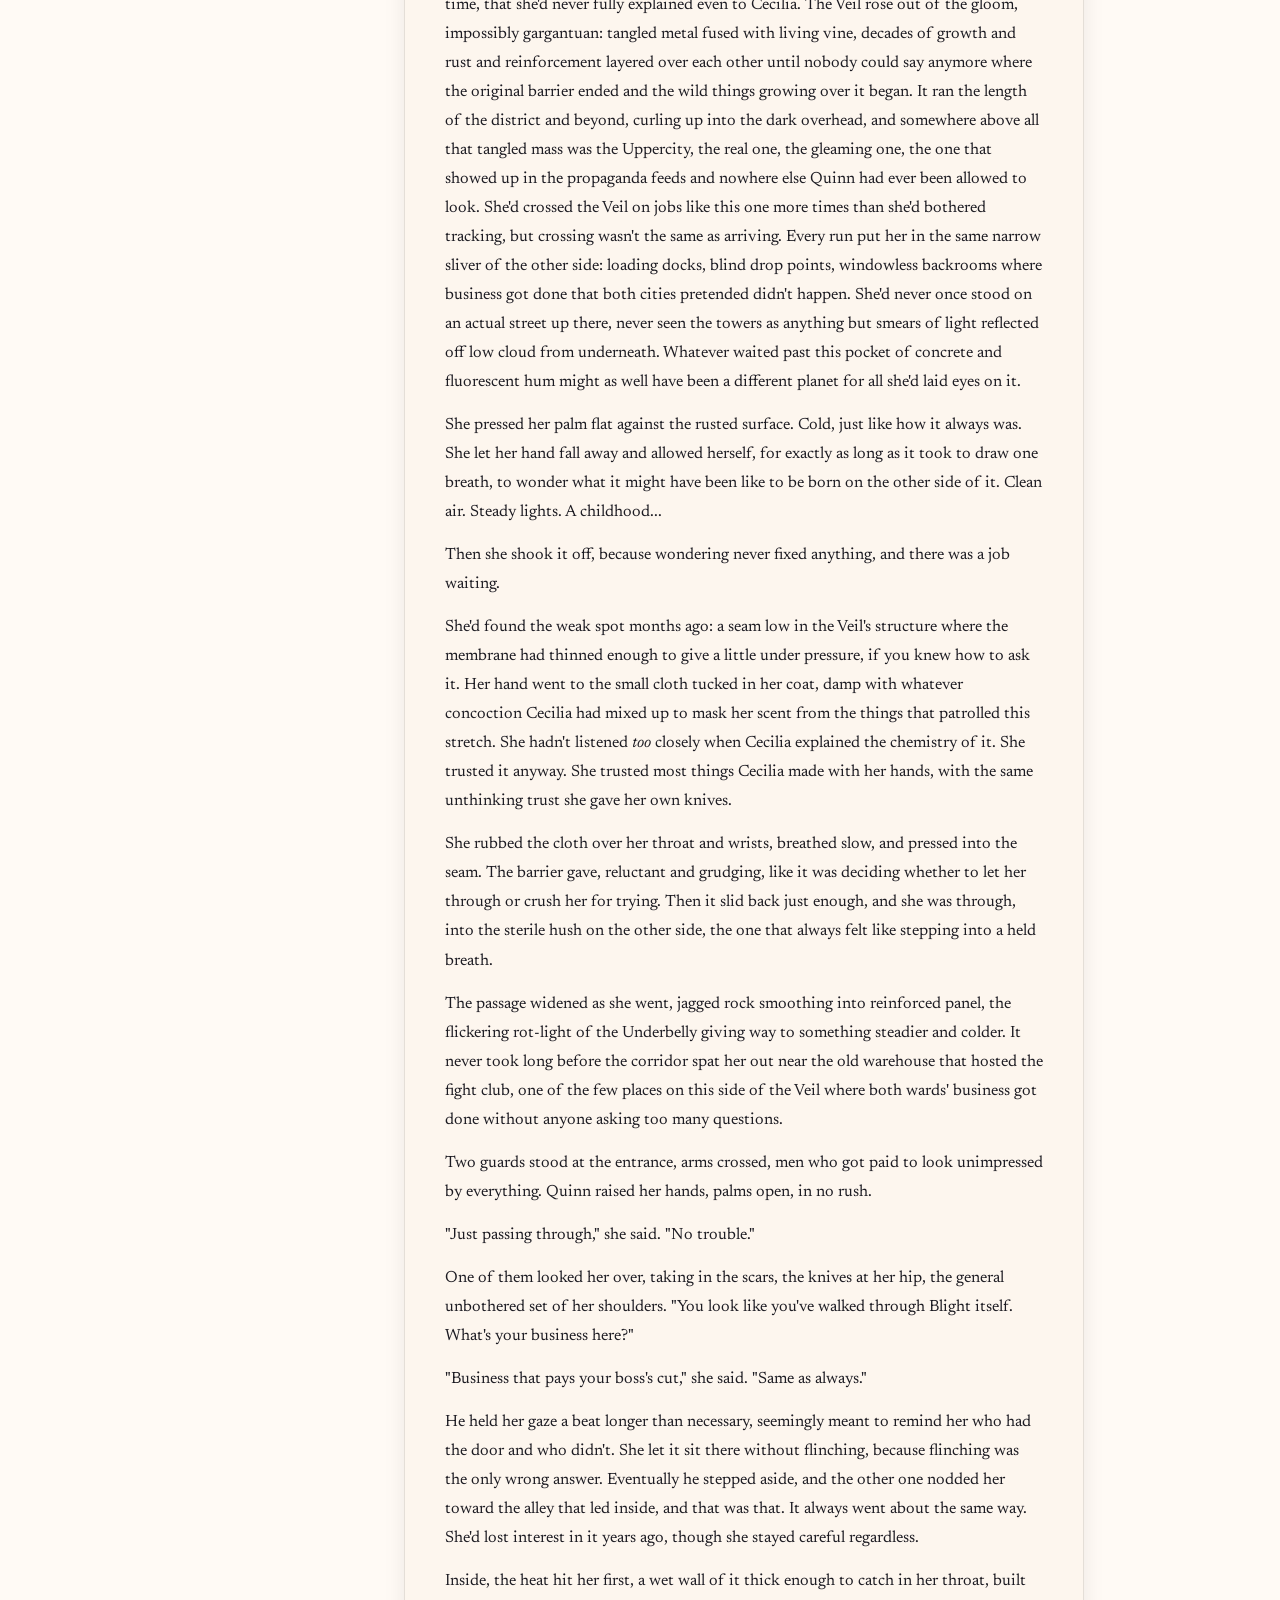
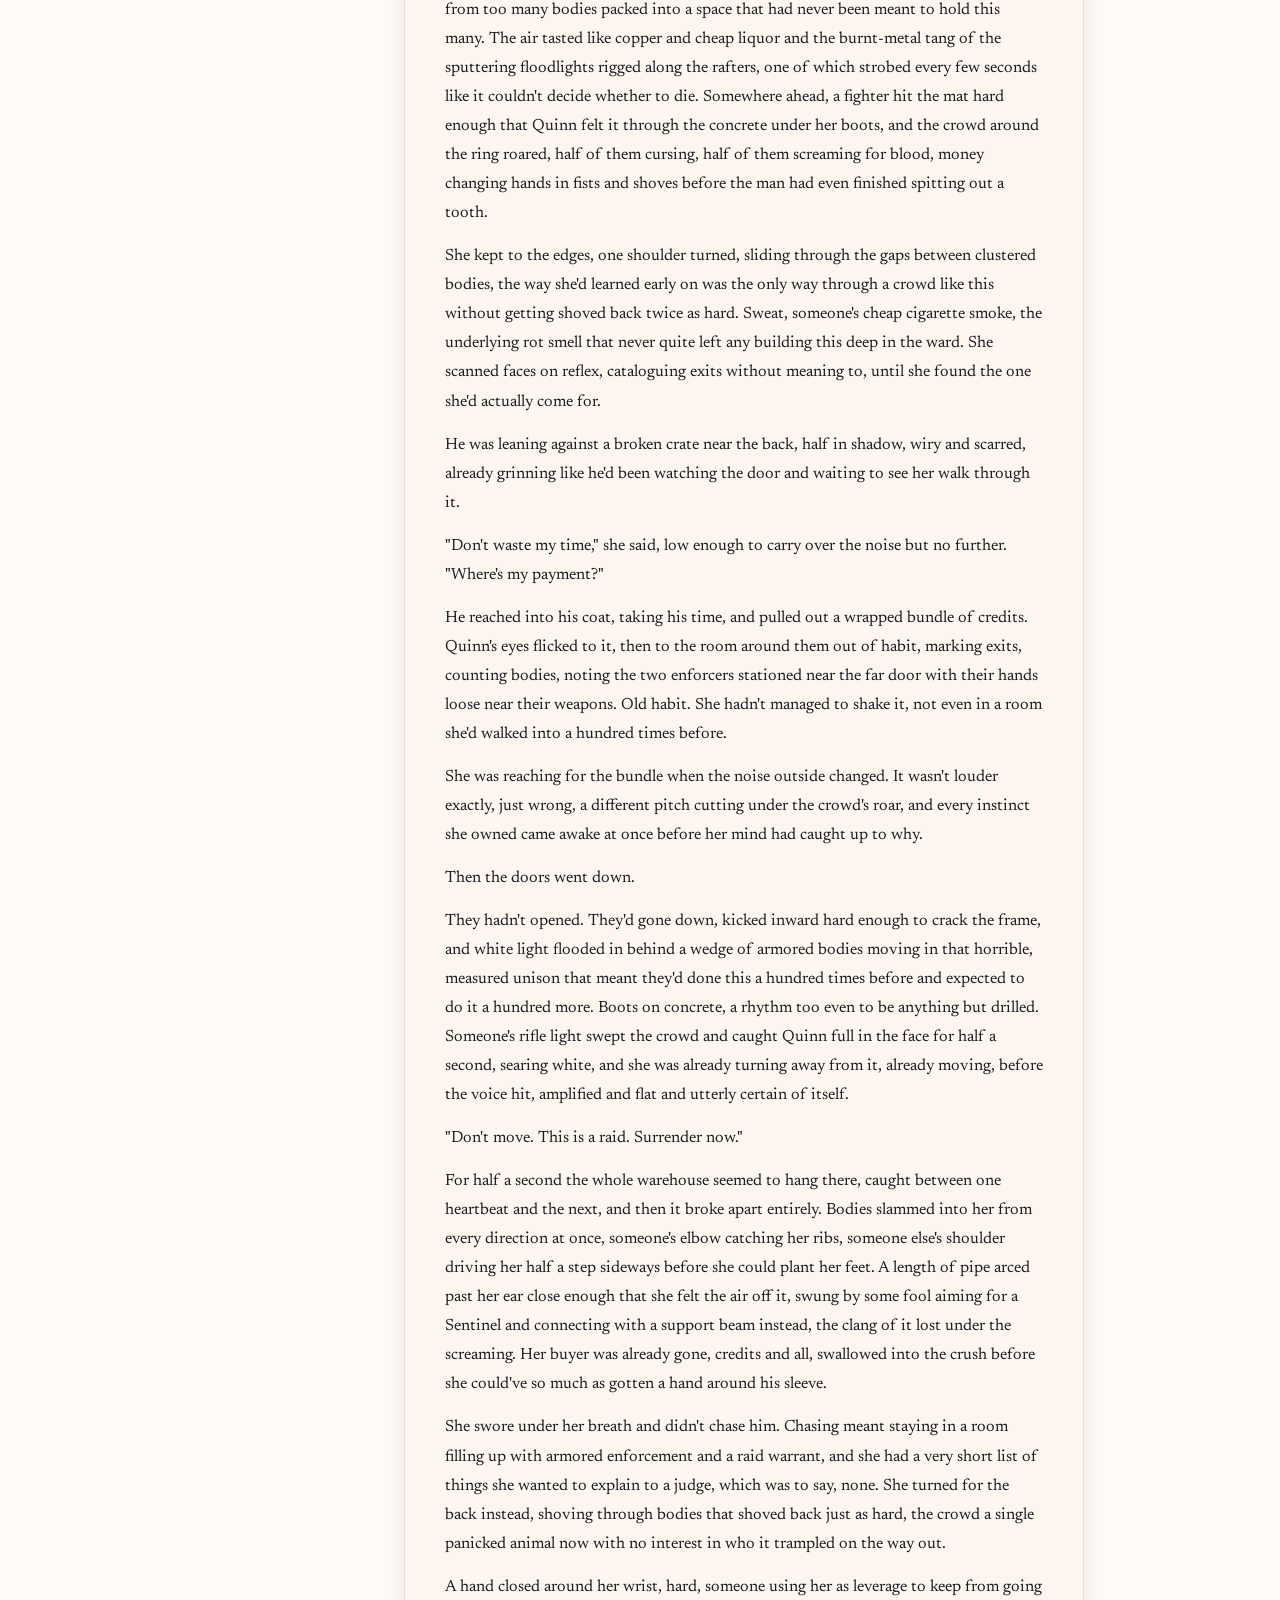
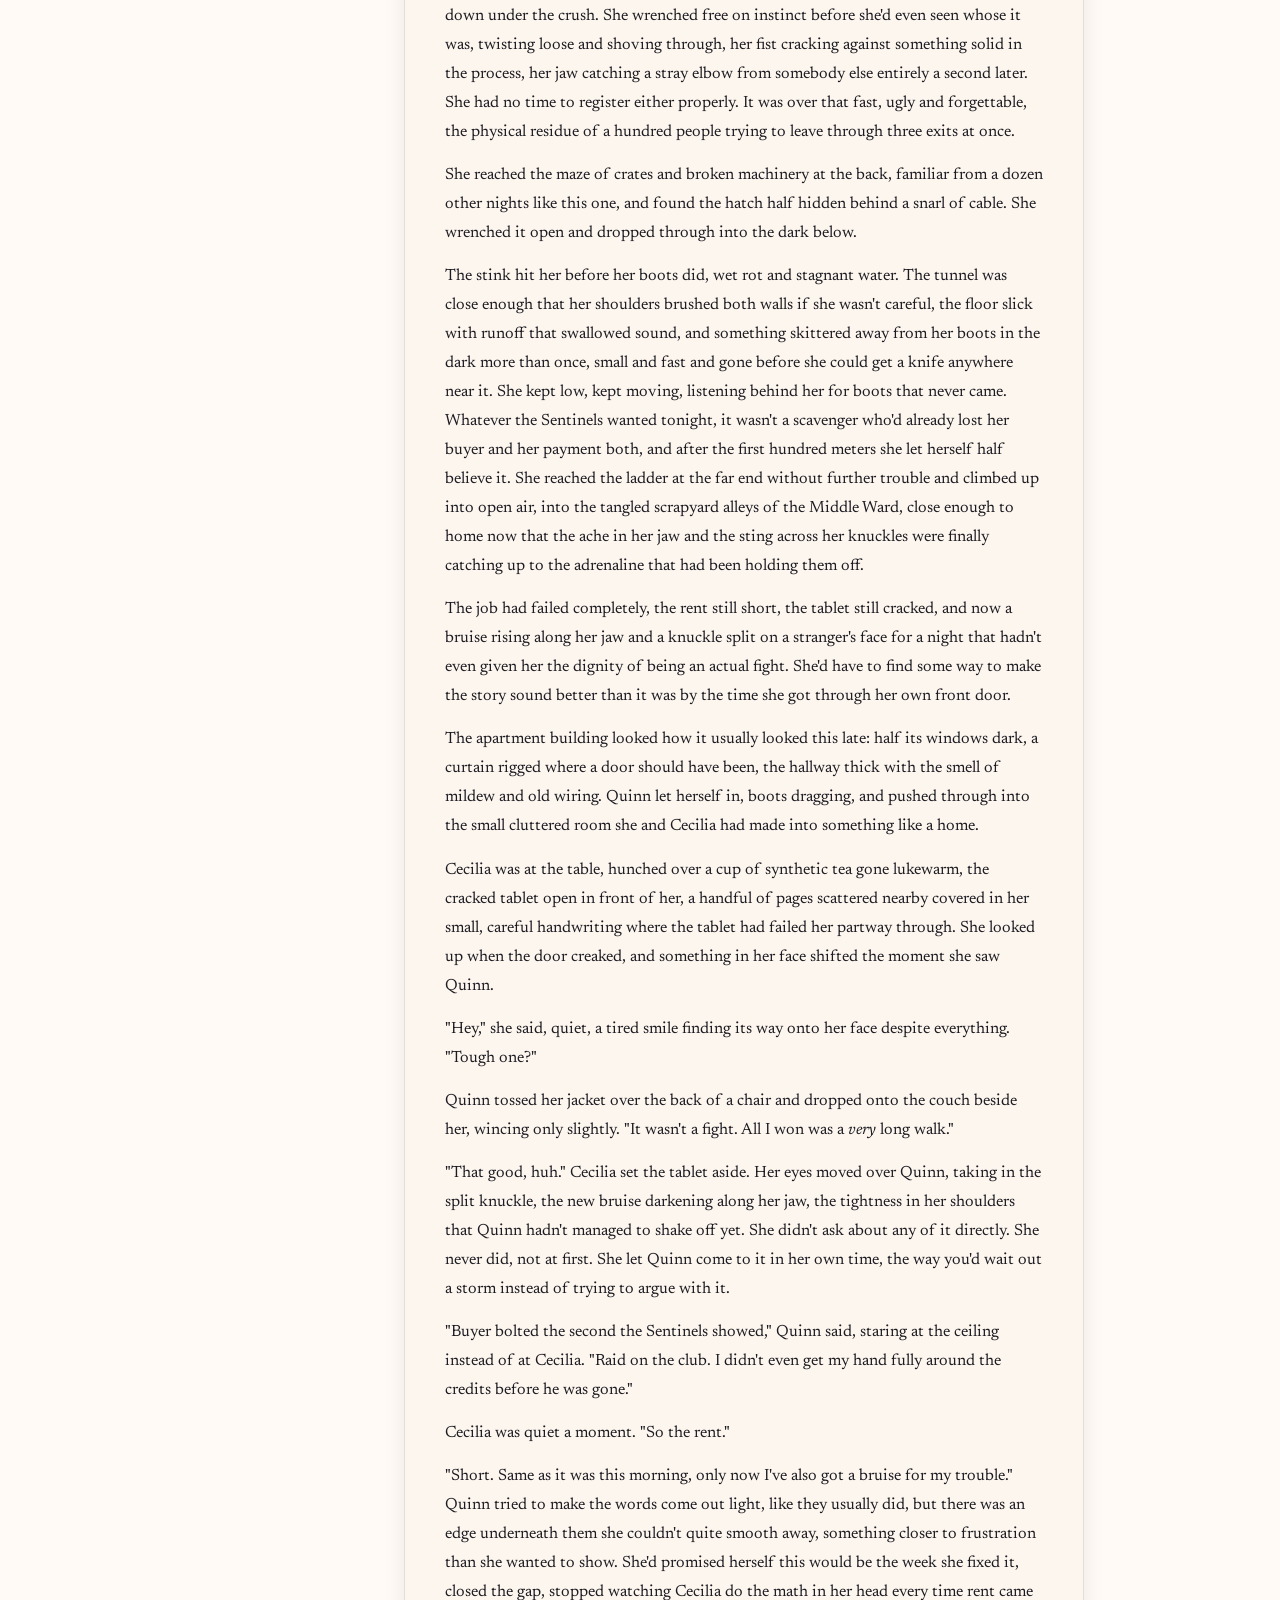
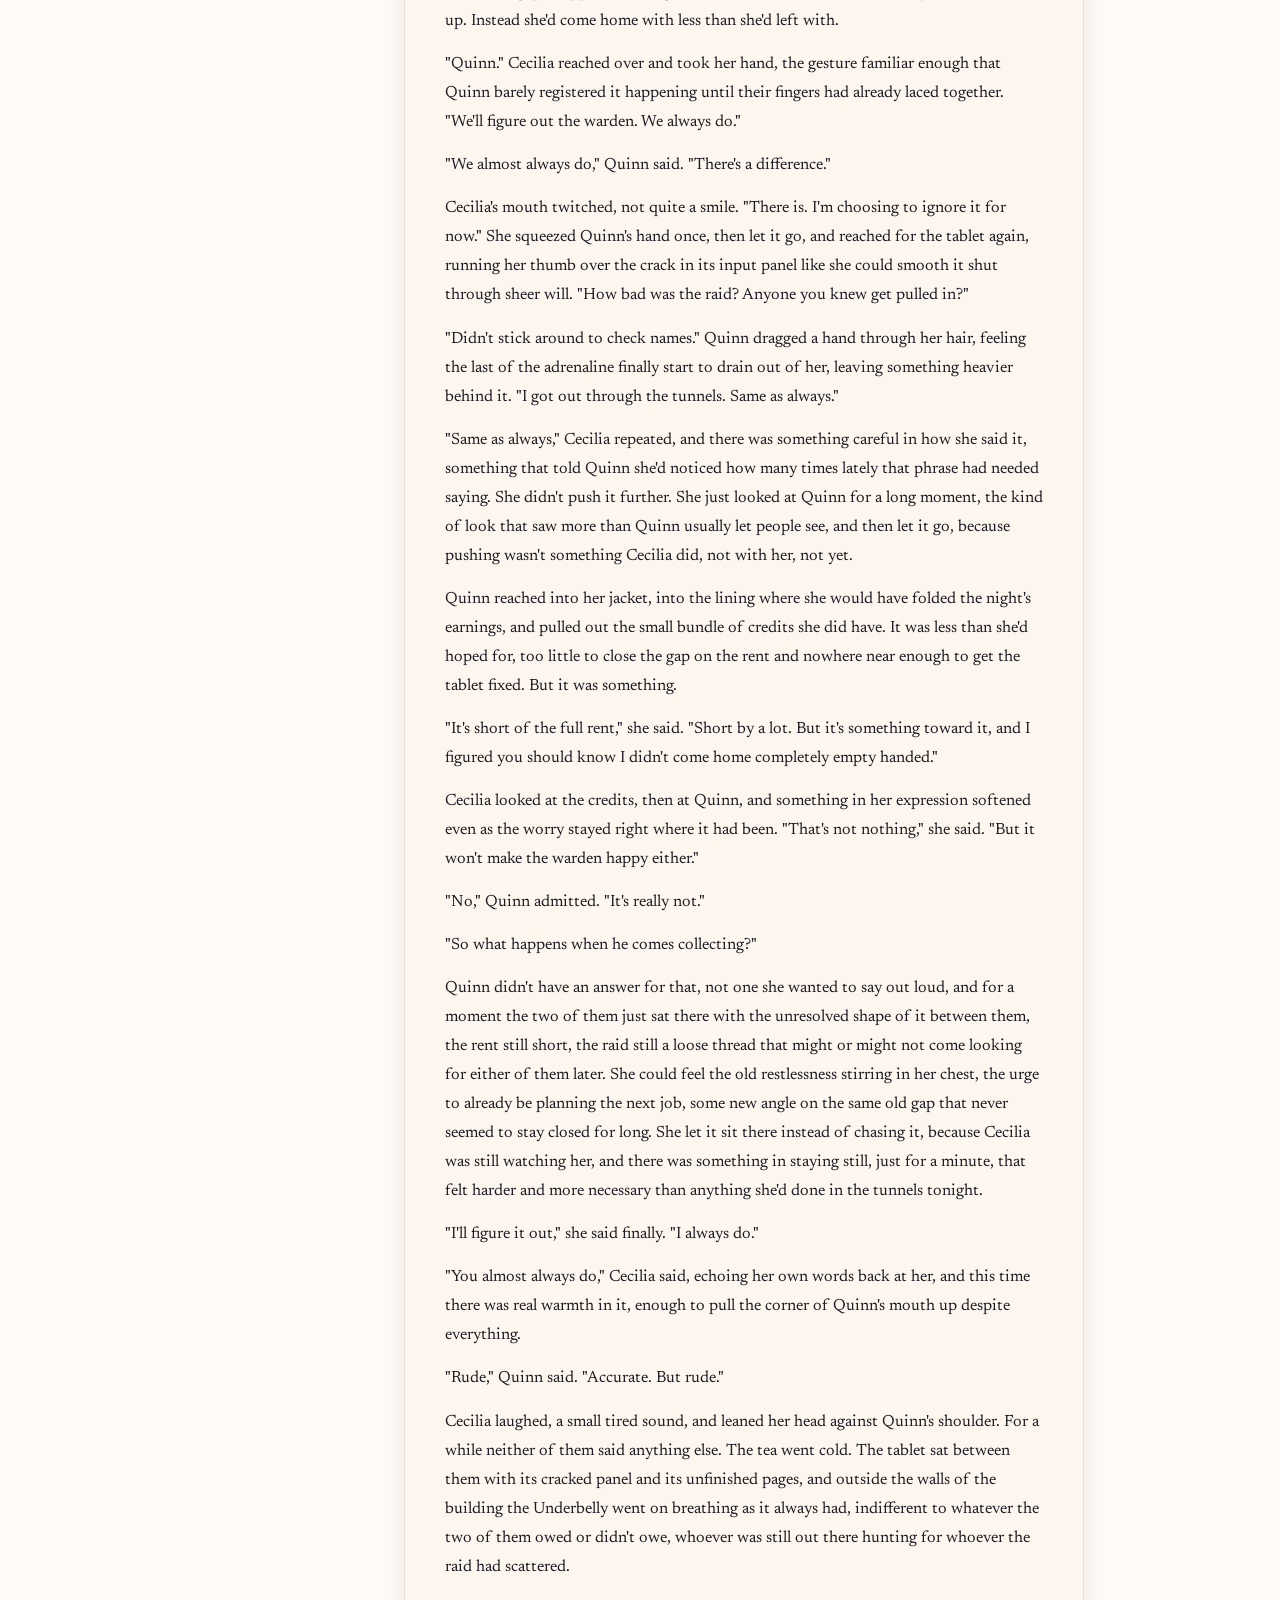
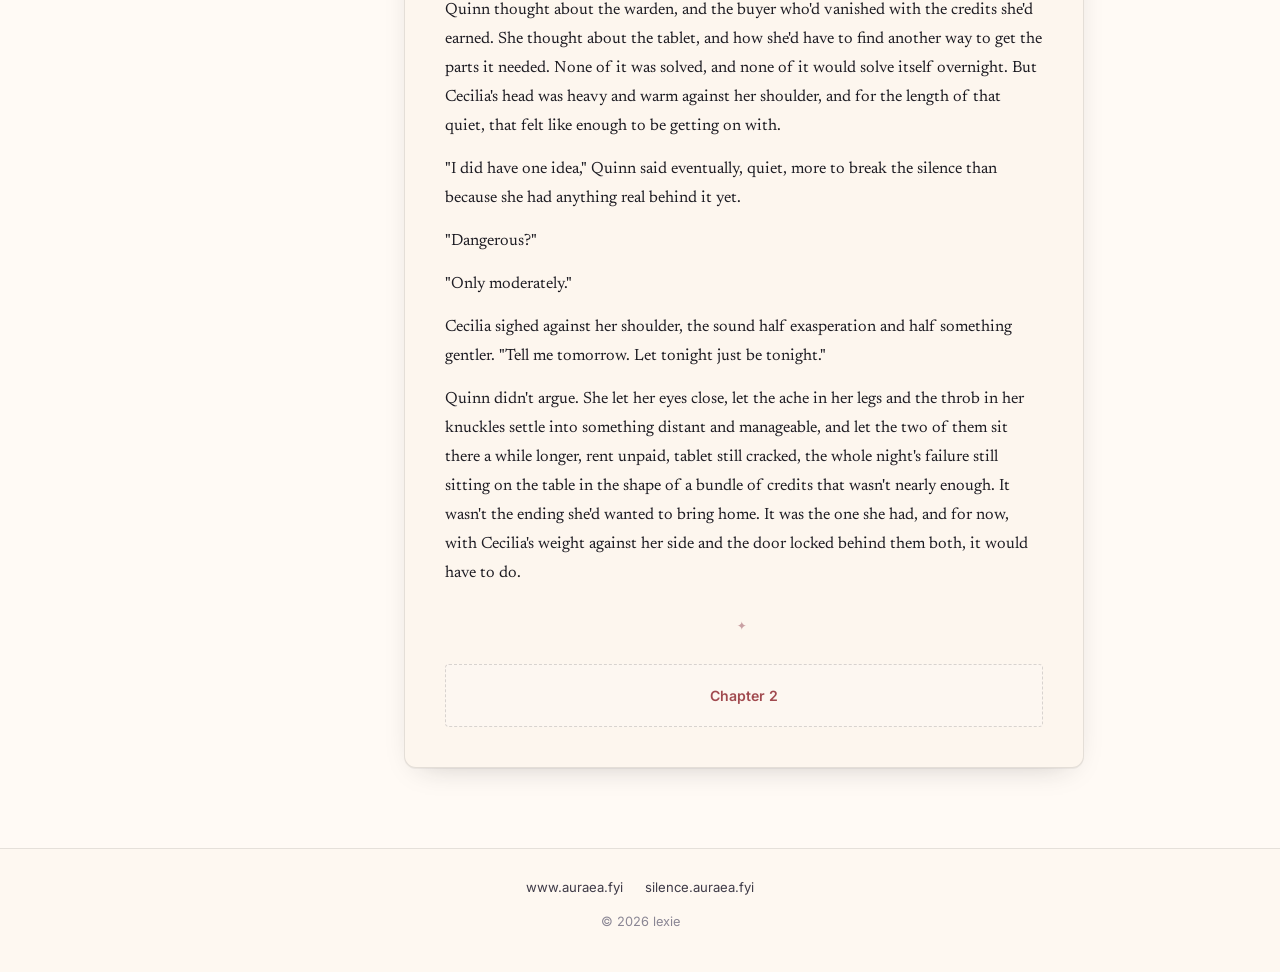
==== commit 09ad68b6: "oh hey the script actually works" ====
--- a/1/index.html
+++ b/1/index.html
@@ -95,6 +95,7 @@
     <a class="nav-link" href="../index.html#outline">Outline</a>
     <a class="nav-link is-active" href="./">Chapter 1</a>
     <a class="nav-link" href="../2/">Chapter 2</a>
+    <a class="nav-link" href="../3/">Chapter 3</a>
     <a class="nav-link" href="https://www.auraea.fyi" target="_blank" rel="noopener">auraea.fyi</a>
   </nav>
 </header>
@@ -115,6 +116,7 @@
     <ol>
       <li><a href="./" class="is-active">Chapter 1</a></li>
       <li><a href="../2/">Chapter 2</a></li>
+      <li><a href="../3/">Chapter 3</a></li>
     </ol>
     <div class="toc-foot">
       <p style="margin:0 0 8px;"><strong style="color:var(--plum);">Deafening Silence</strong></p>
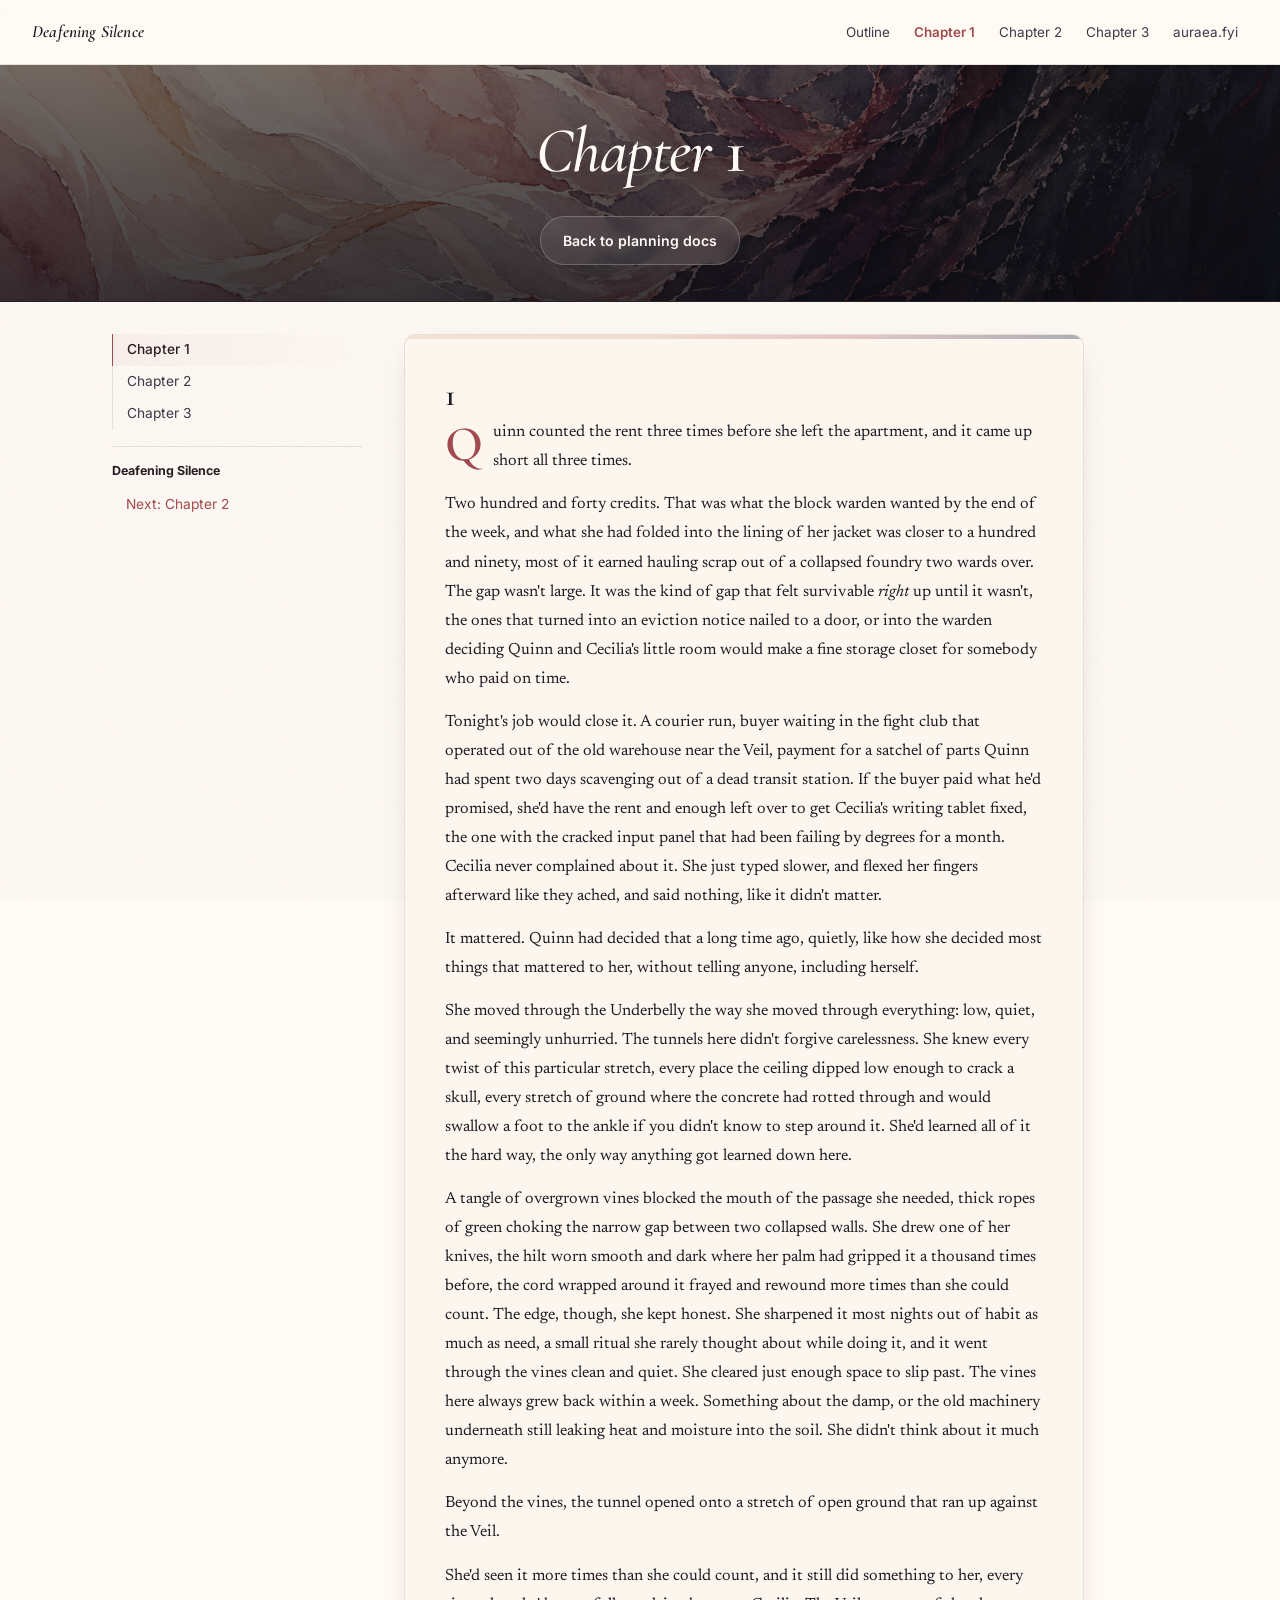
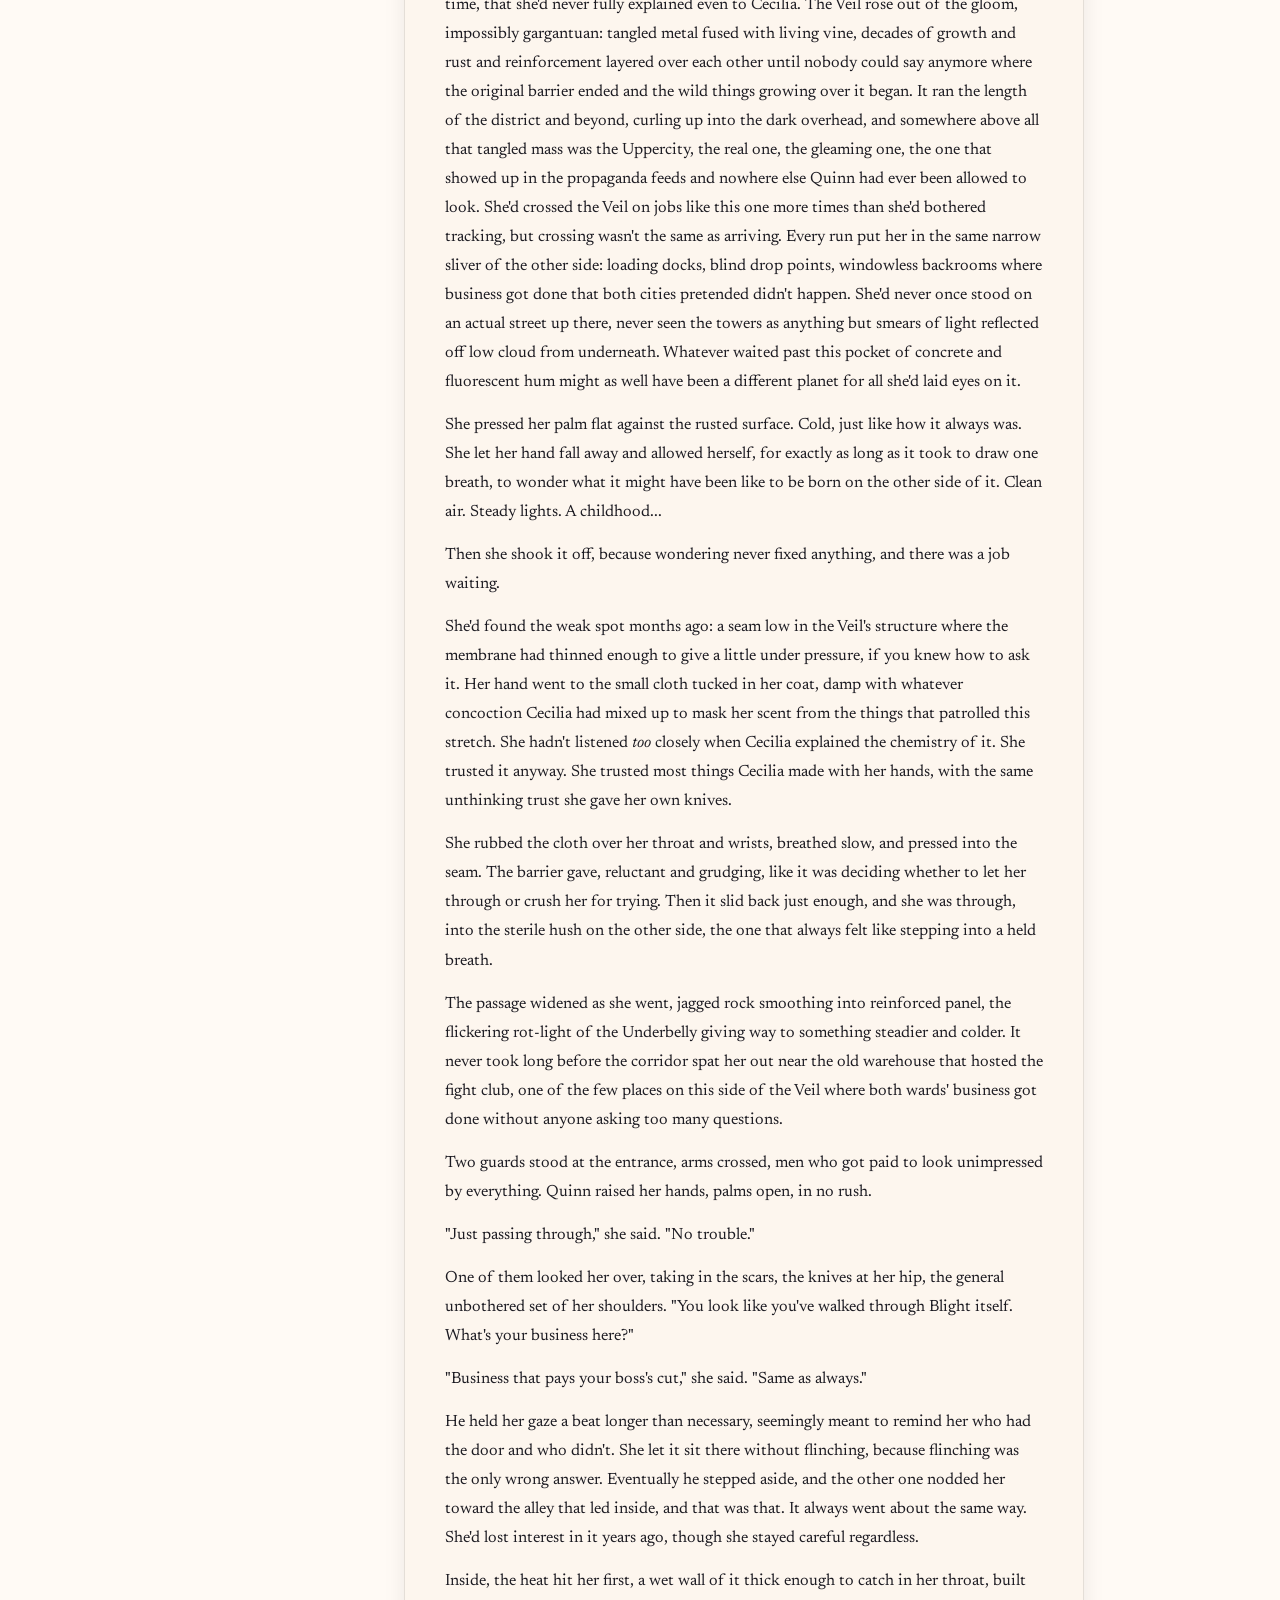
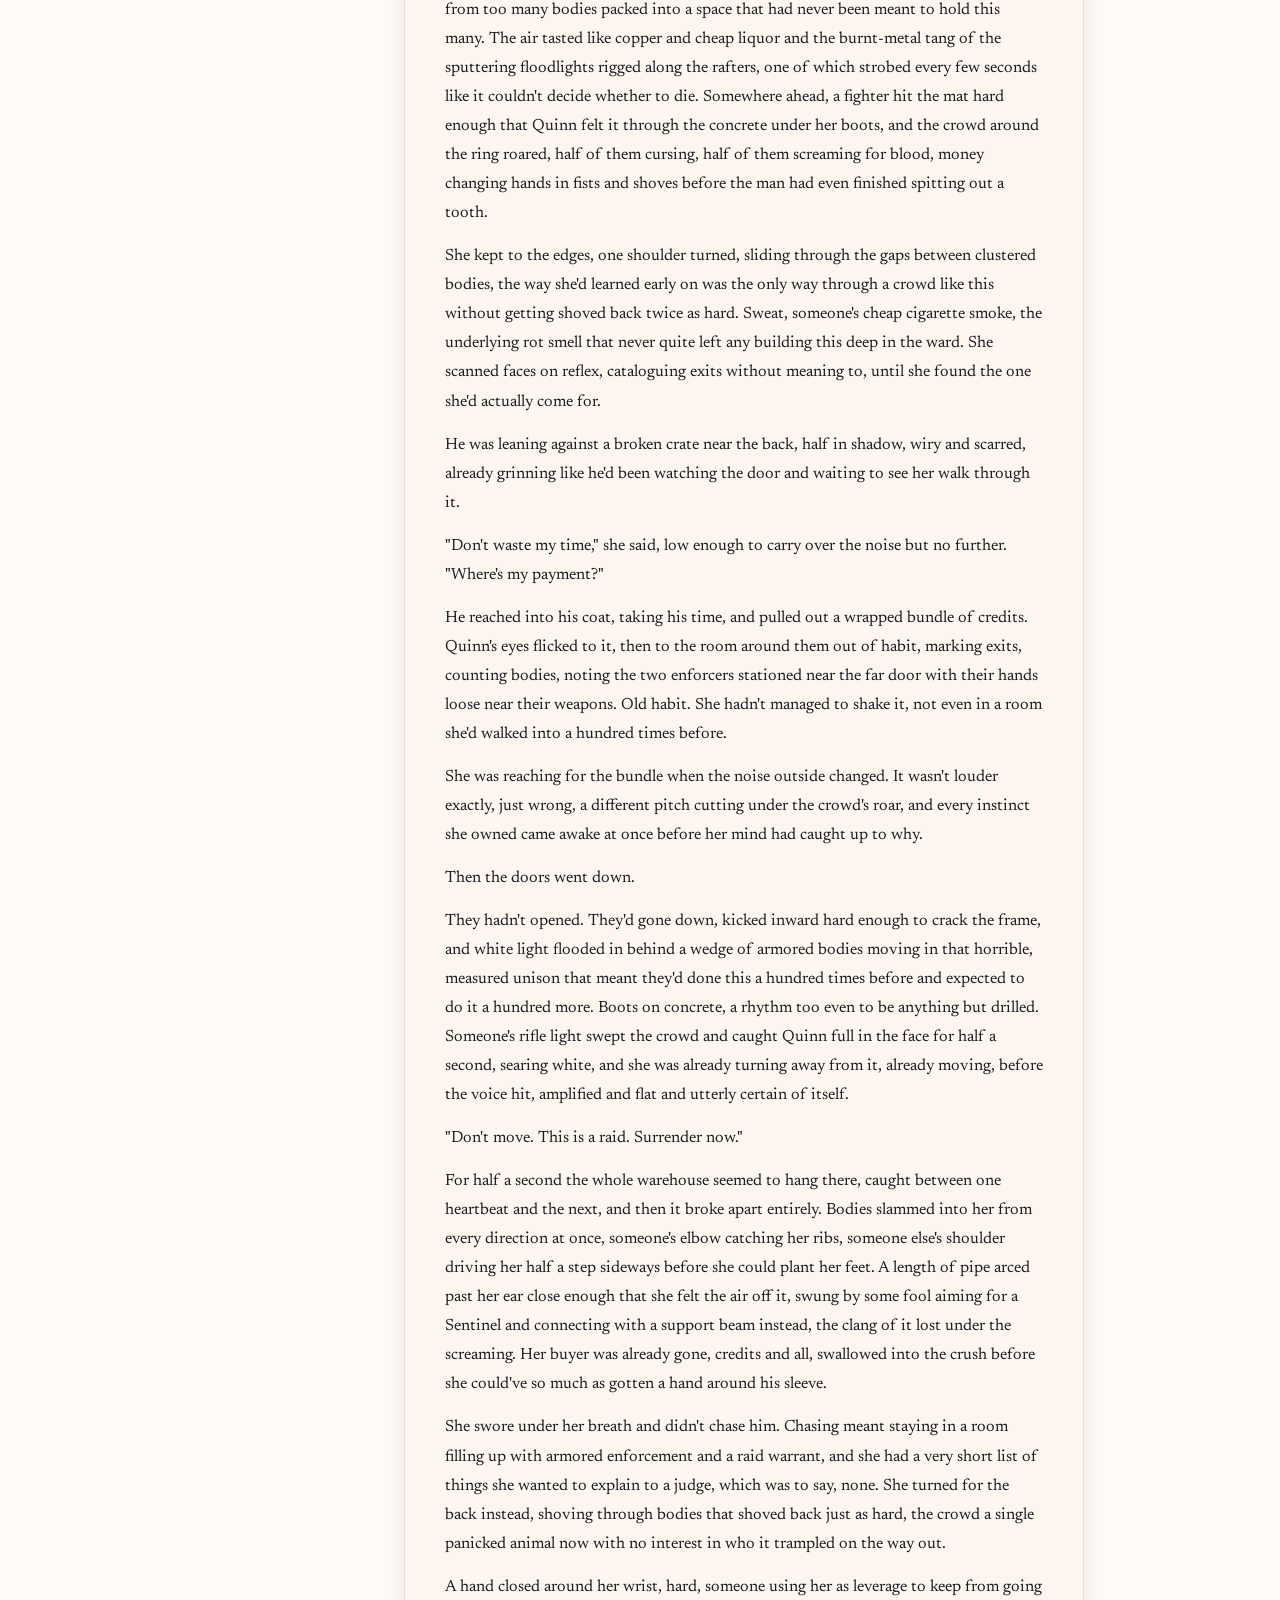
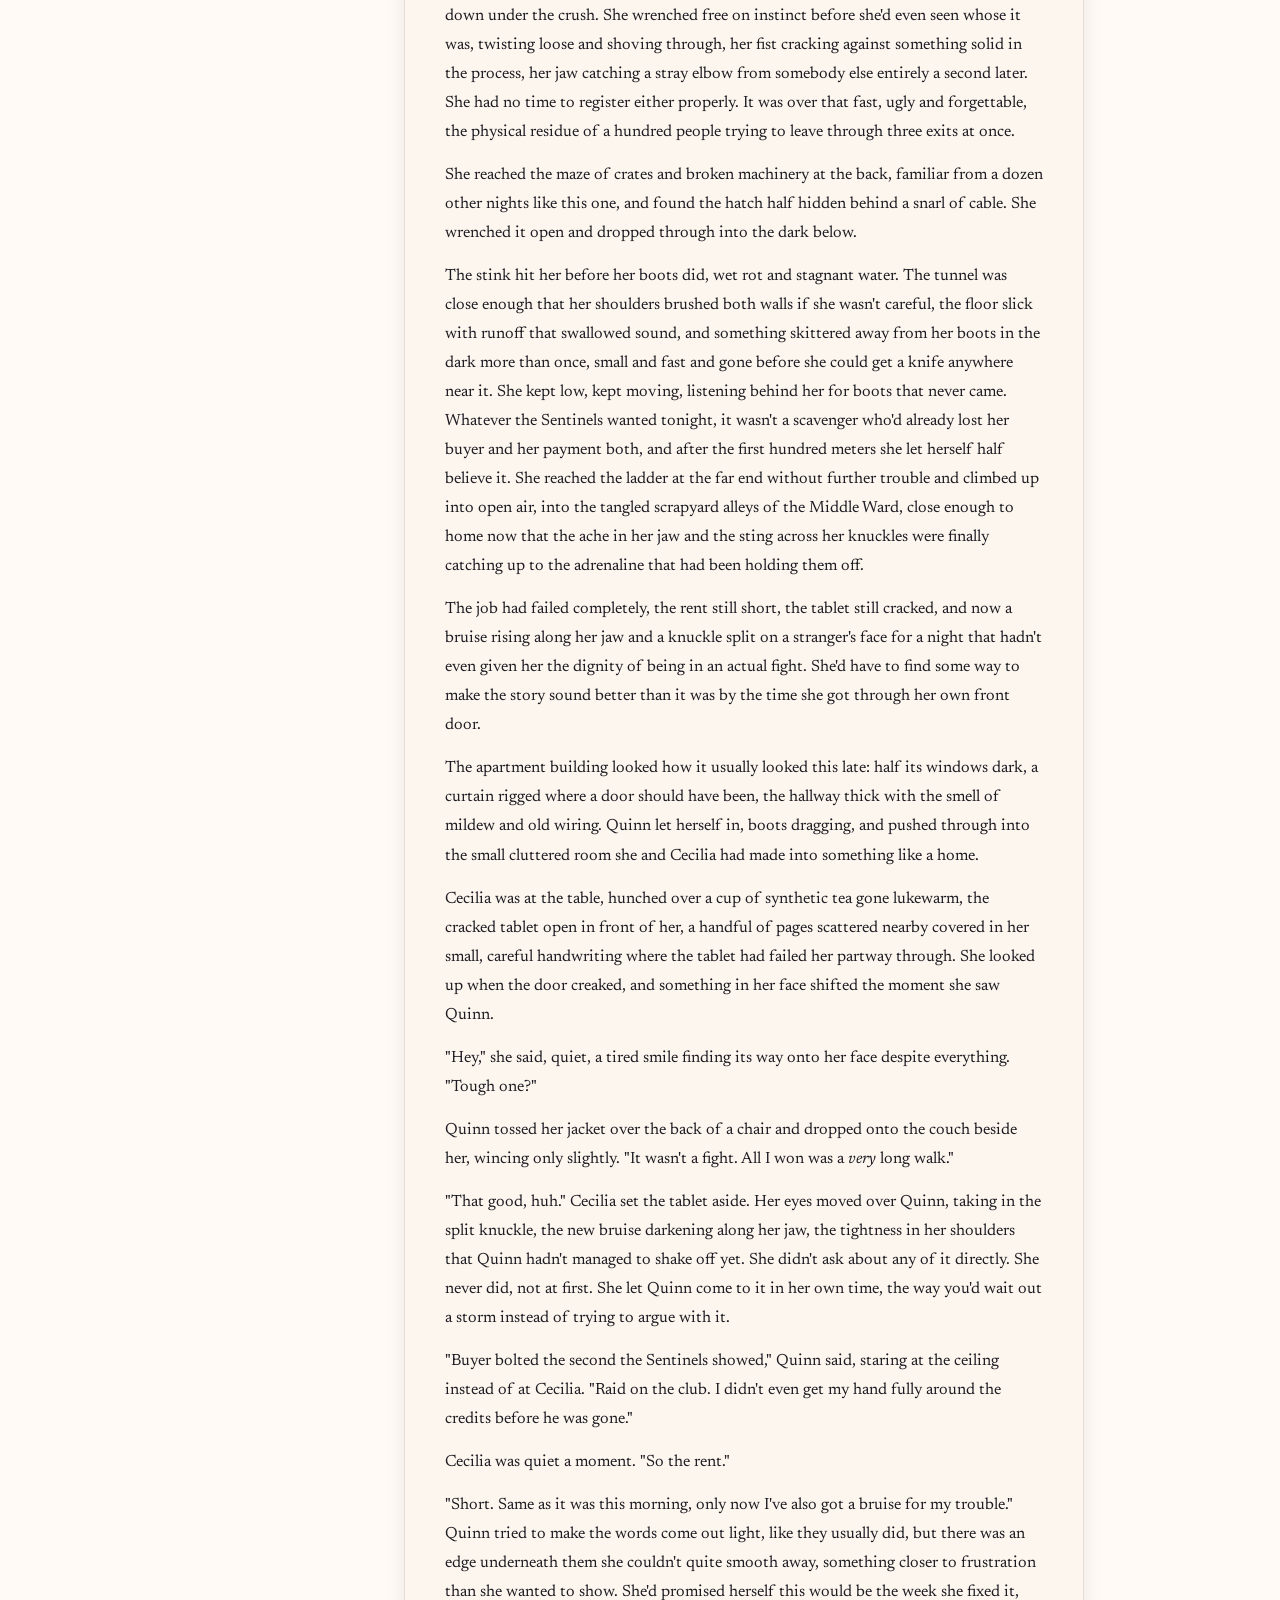
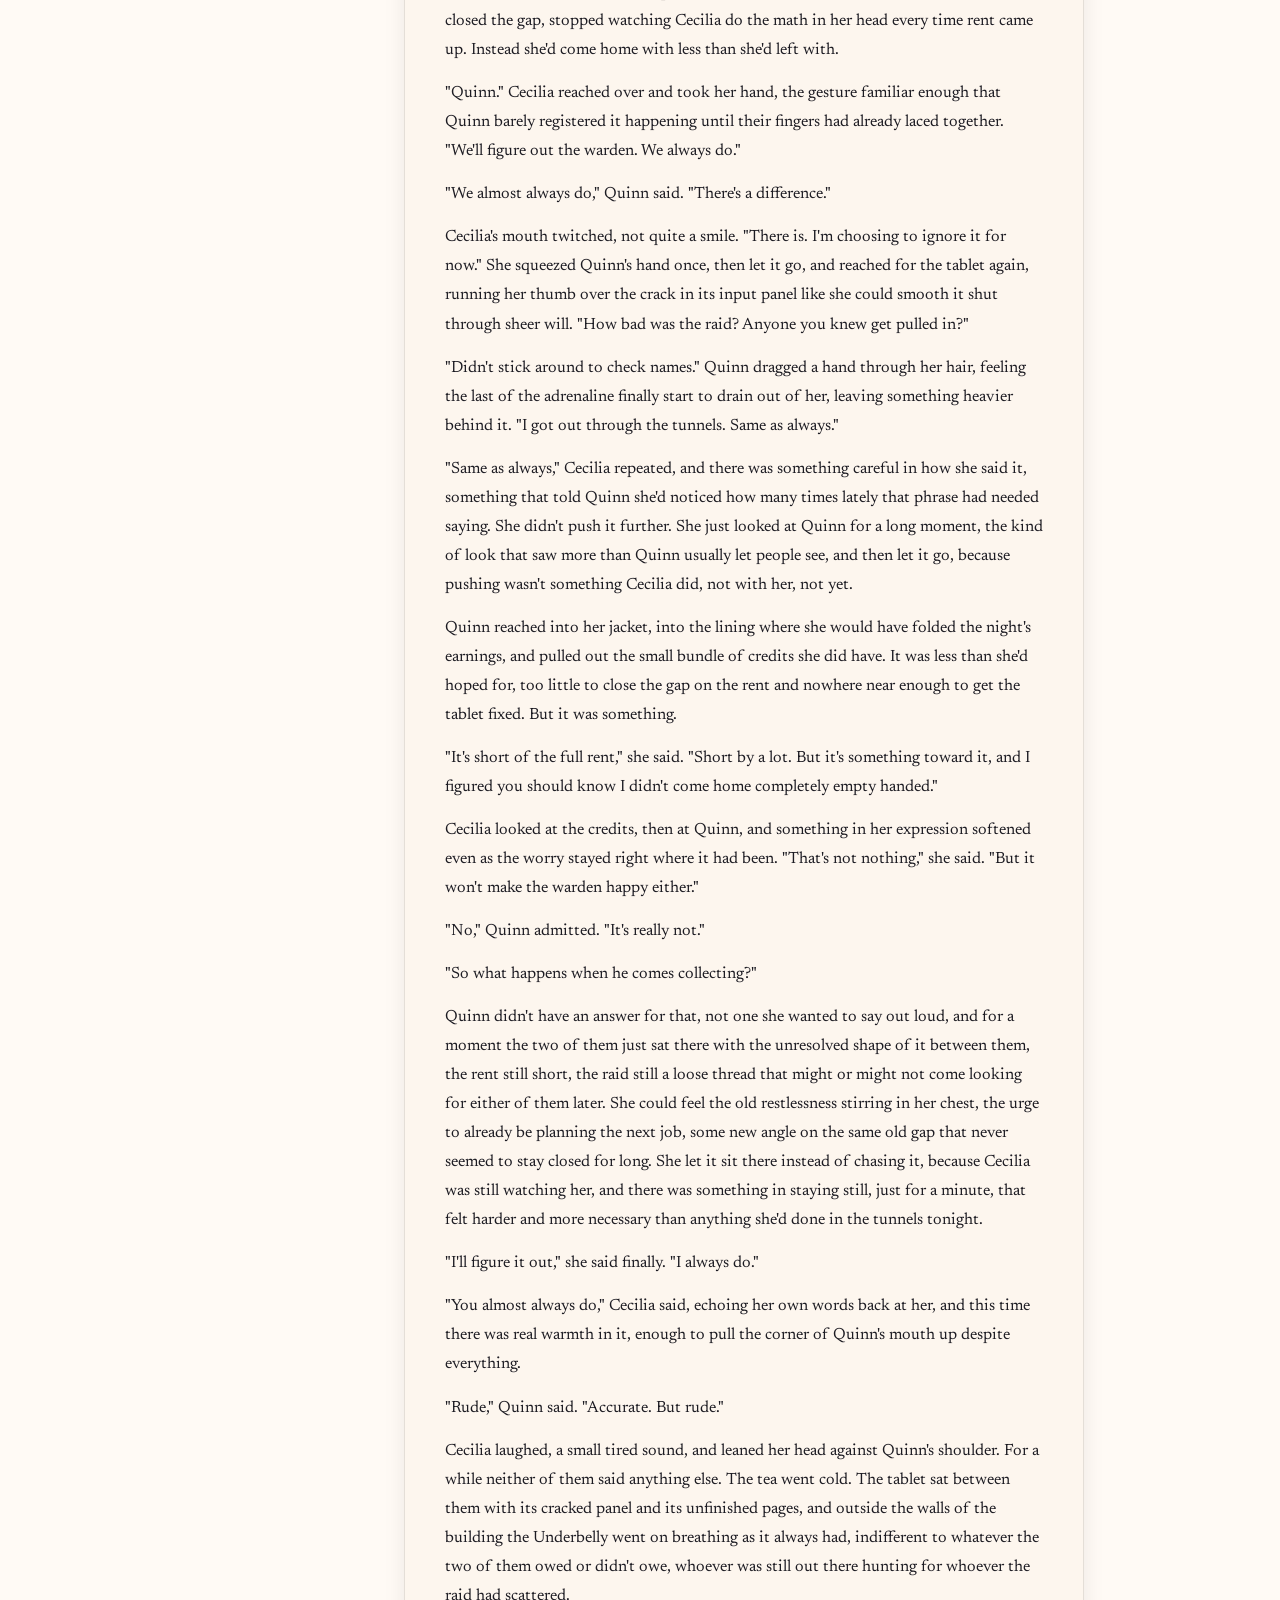
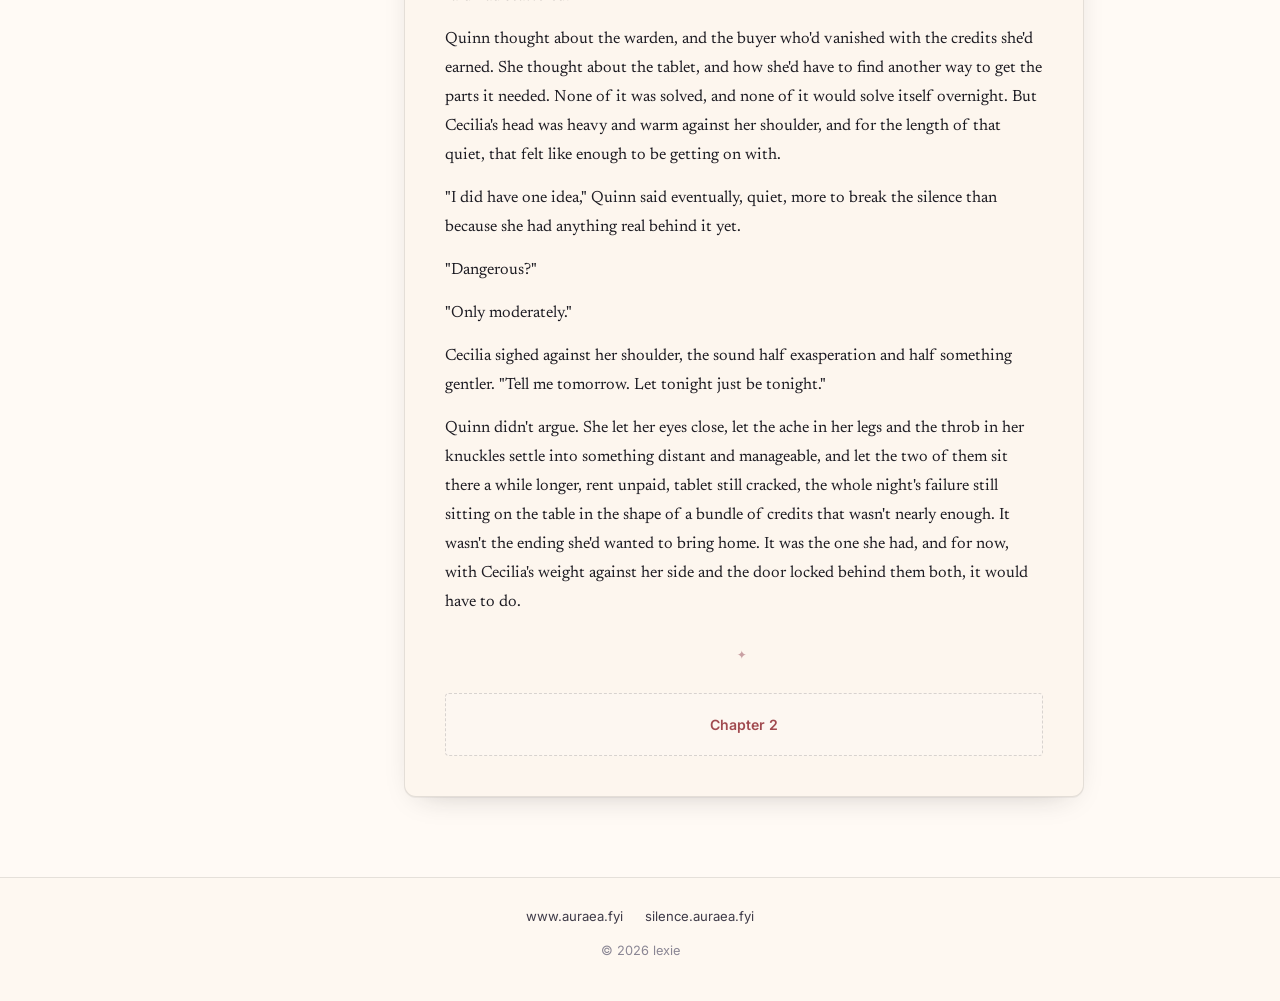
==== commit 98c9f184: "one typo :skull:" ====
--- a/1/index.html
+++ b/1/index.html
@@ -192,7 +192,7 @@
 
       <p>The stink hit her before her boots did, wet rot and stagnant water. The tunnel was close enough that her shoulders brushed both walls if she wasn't careful, the floor slick with runoff that swallowed sound, and something skittered away from her boots in the dark more than once, small and fast and gone before she could get a knife anywhere near it. She kept low, kept moving, listening behind her for boots that never came. Whatever the Sentinels wanted tonight, it wasn't a scavenger who'd already lost her buyer and her payment both, and after the first hundred meters she let herself half believe it. She reached the ladder at the far end without further trouble and climbed up into open air, into the tangled scrapyard alleys of the Middle Ward, close enough to home now that the ache in her jaw and the sting across her knuckles were finally catching up to the adrenaline that had been holding them off.</p>
 
-      <p>The job had failed completely, the rent still short, the tablet still cracked, and now a bruise rising along her jaw and a knuckle split on a stranger's face for a night that hadn't even given her the dignity of being an actual fight. She'd have to find some way to make the story sound better than it was by the time she got through her own front door.</p>
+      <p>The job had failed completely, the rent still short, the tablet still cracked, and now a bruise rising along her jaw and a knuckle split on a stranger's face for a night that hadn't even given her the dignity of being in an actual fight. She'd have to find some way to make the story sound better than it was by the time she got through her own front door.</p>
 
       <p>The apartment building looked how it usually looked this late: half its windows dark, a curtain rigged where a door should have been, the hallway thick with the smell of mildew and old wiring. Quinn let herself in, boots dragging, and pushed through into the small cluttered room she and Cecilia had made into something like a home.</p>
 
